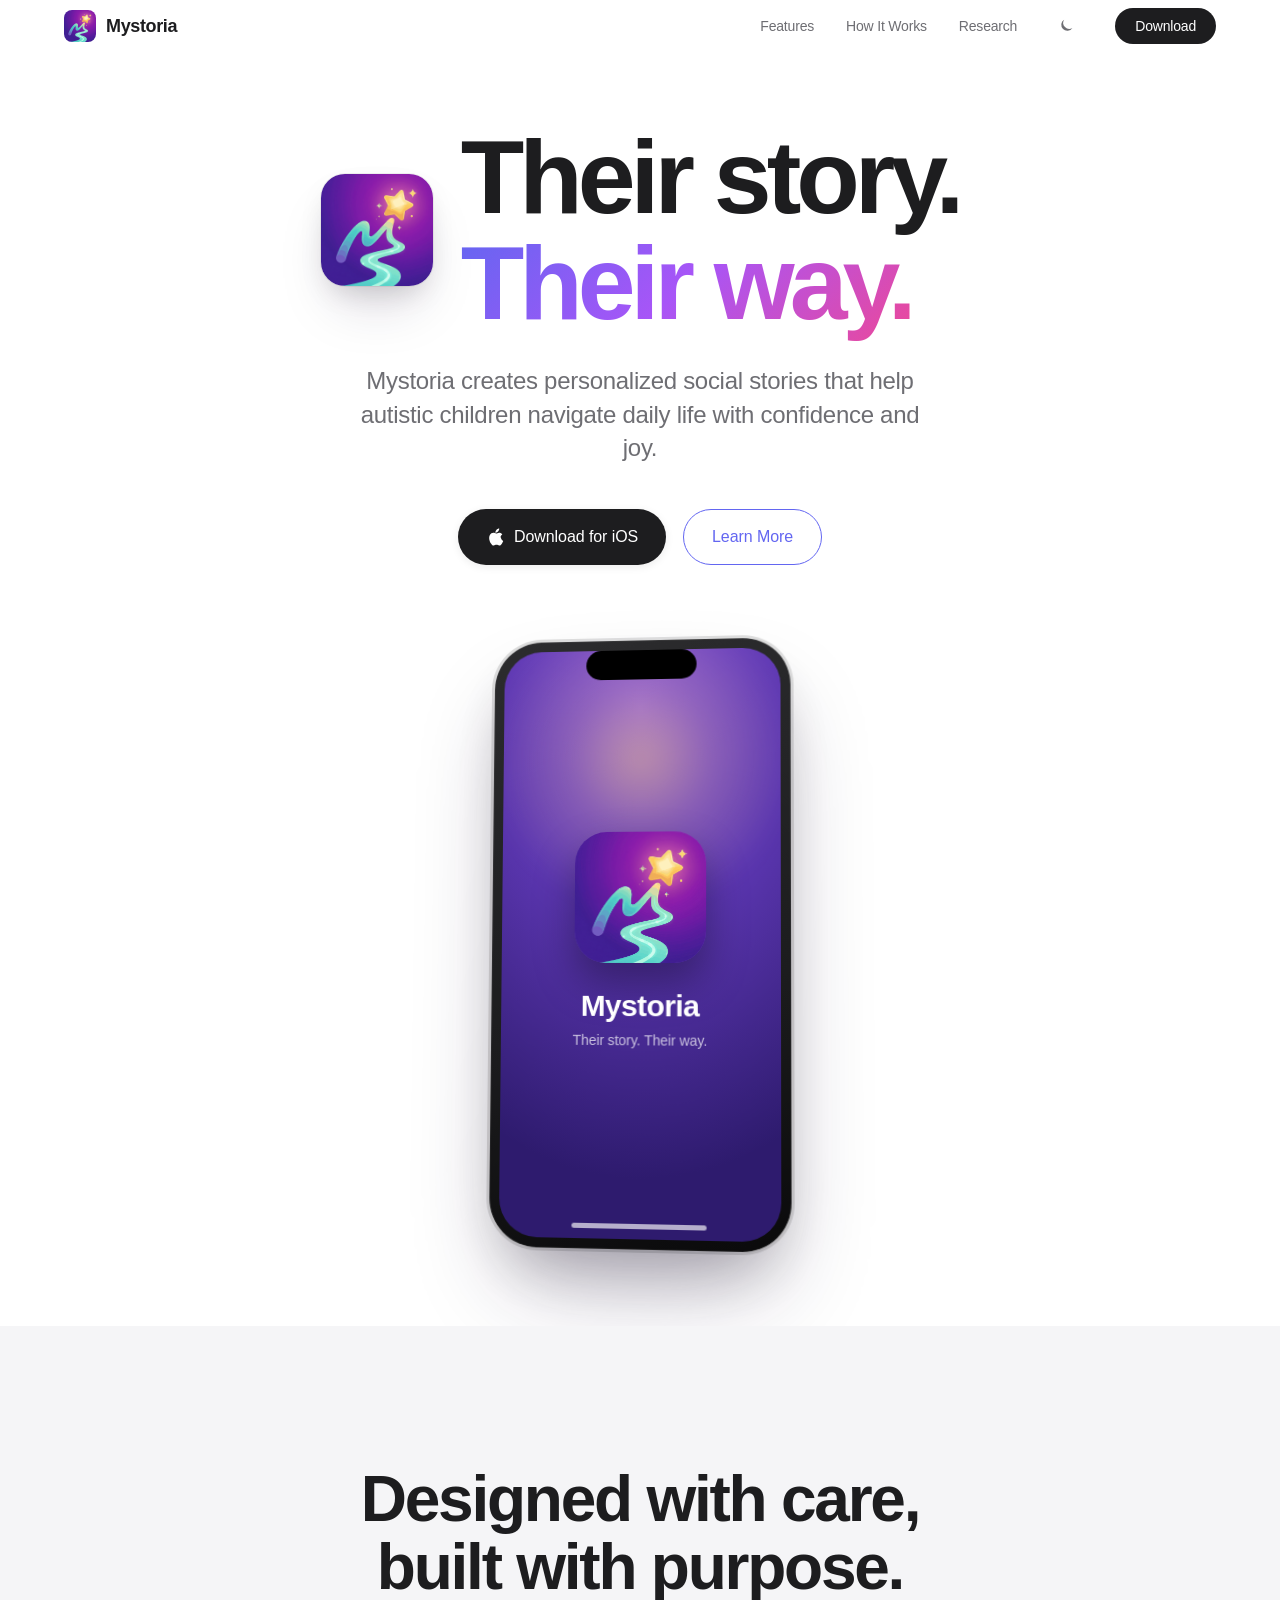
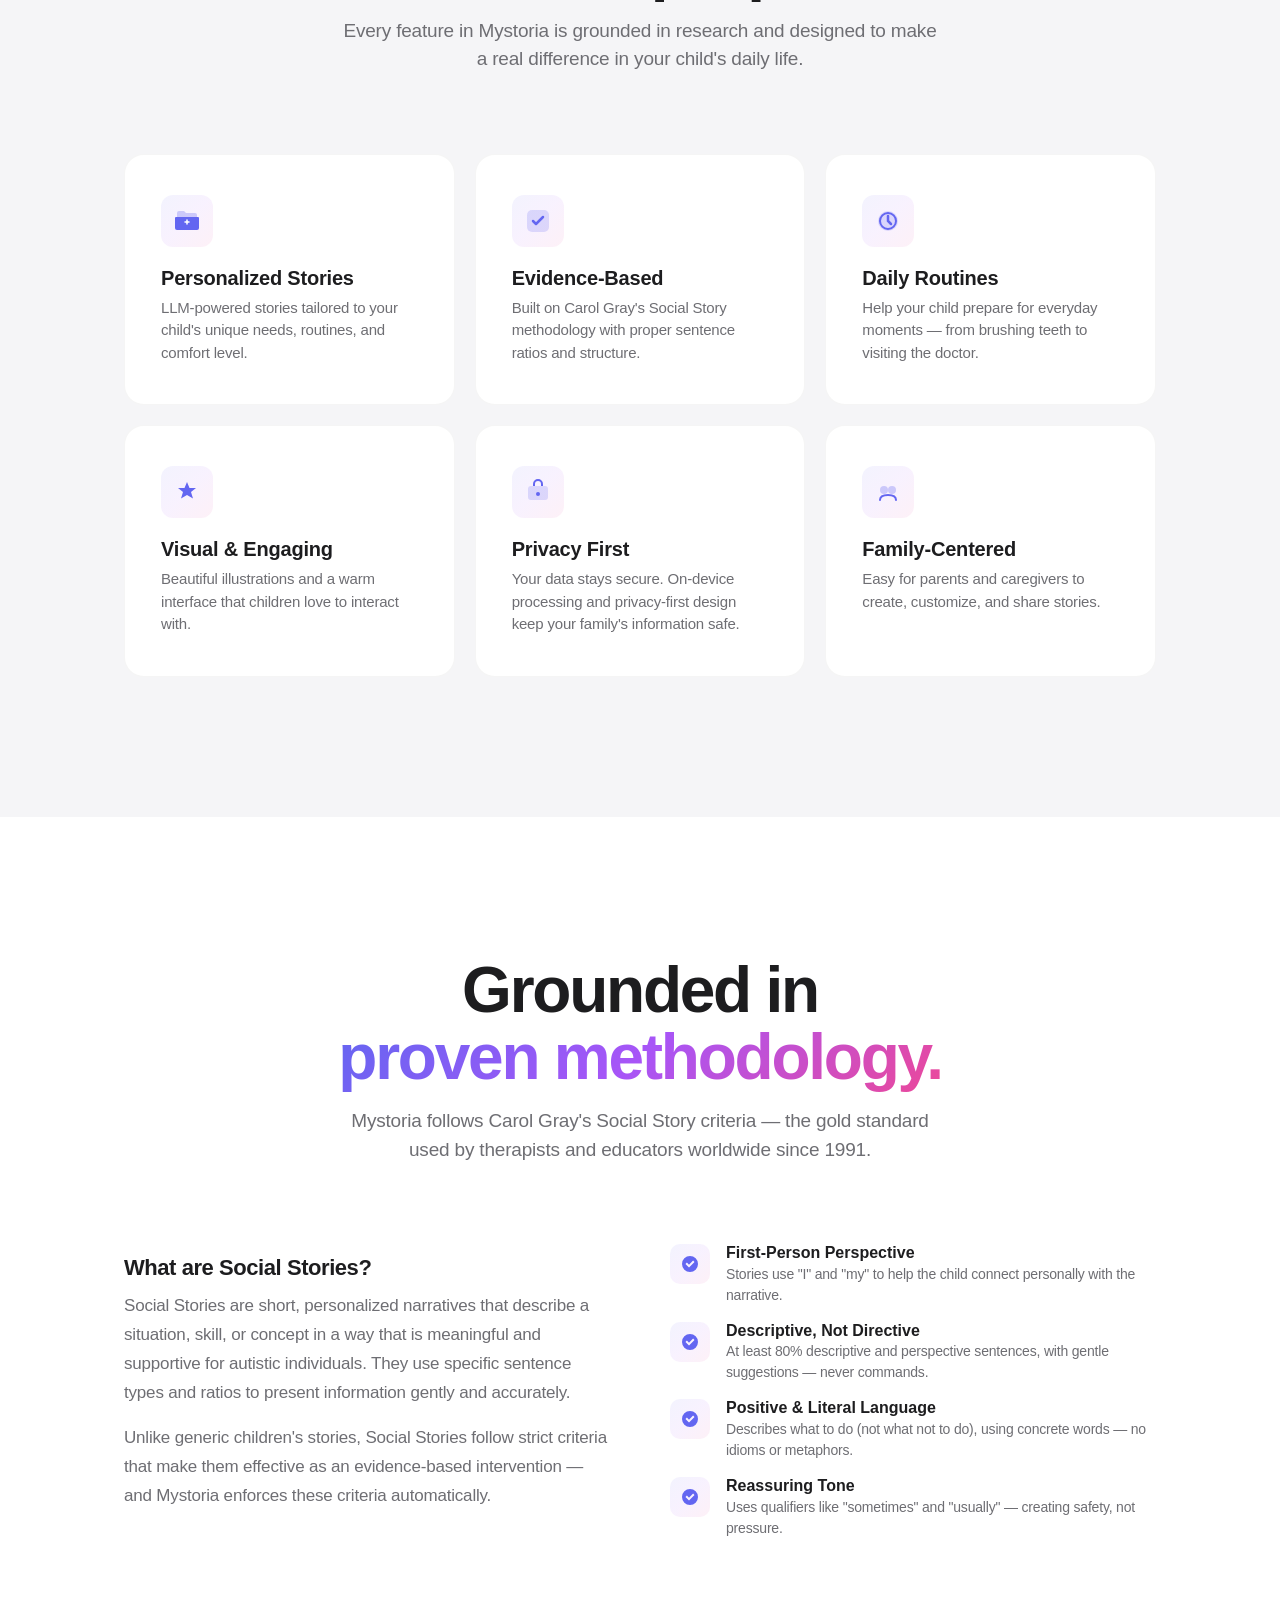
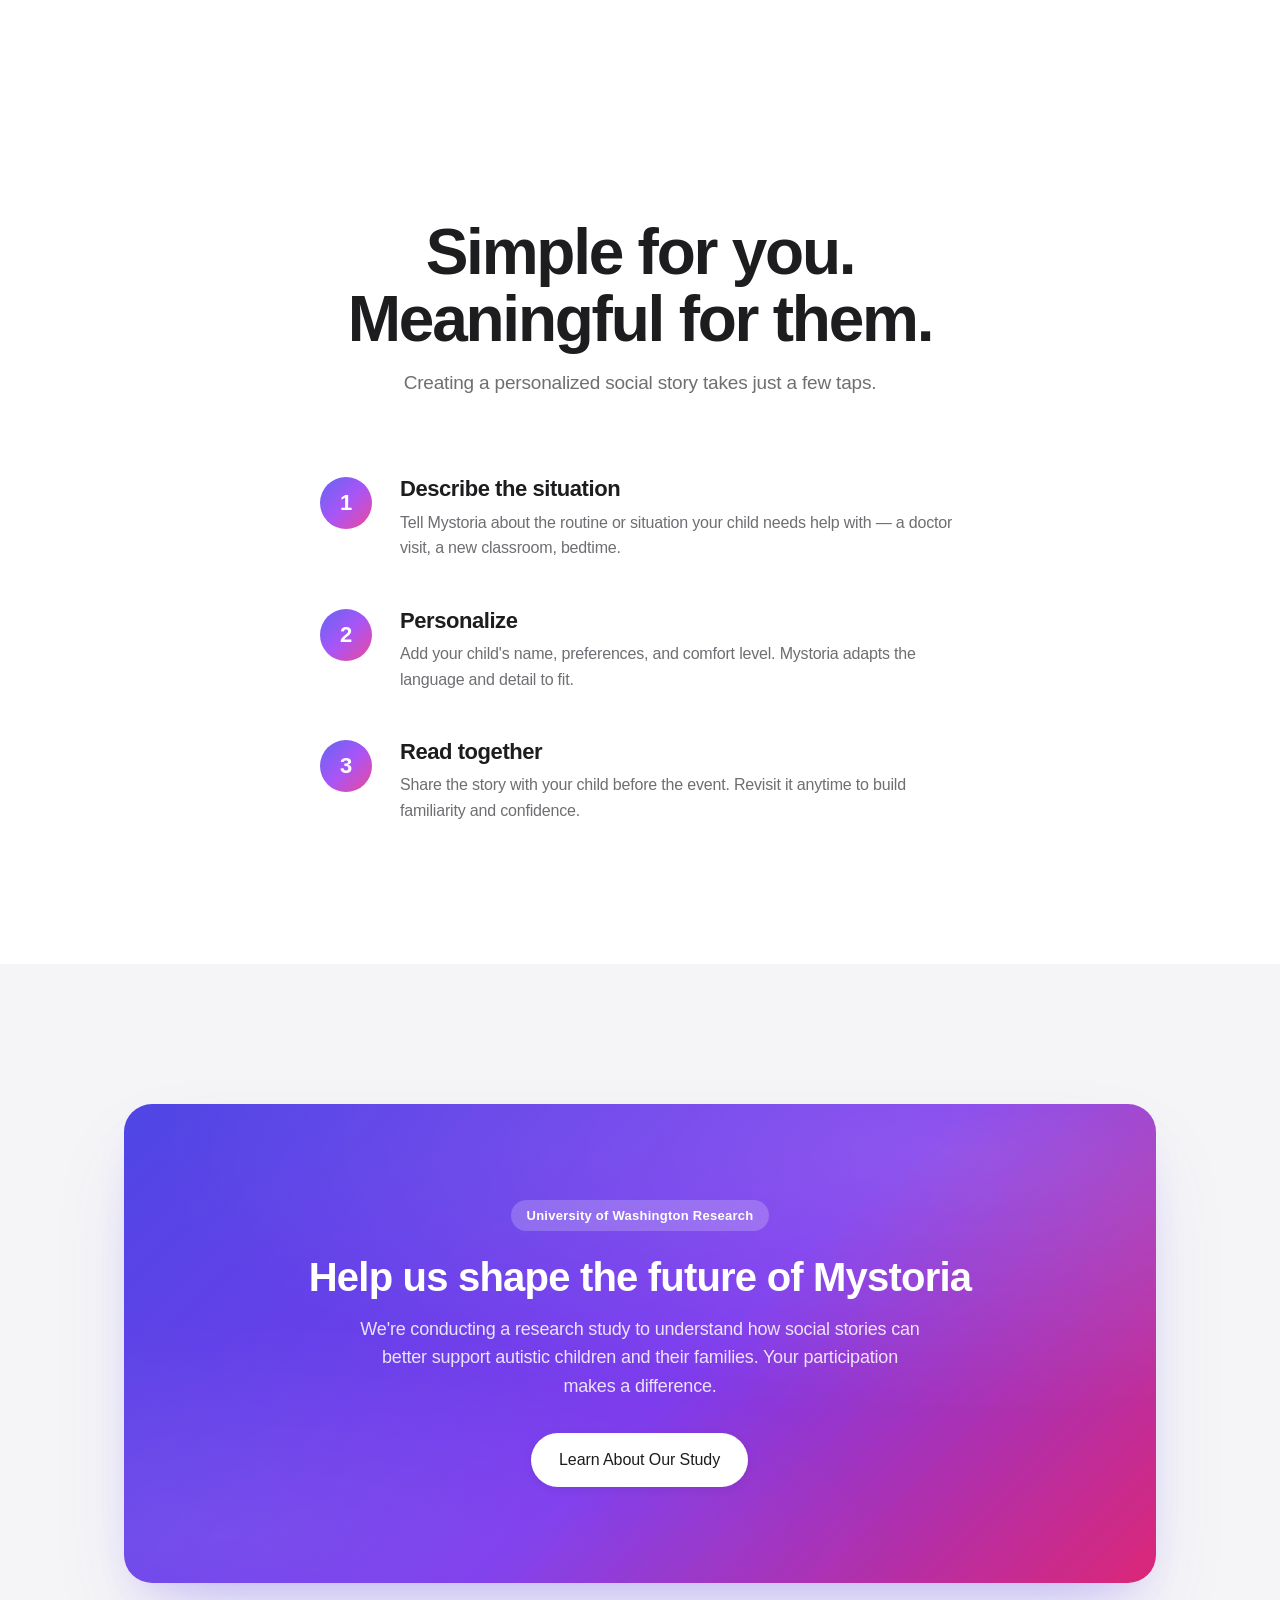
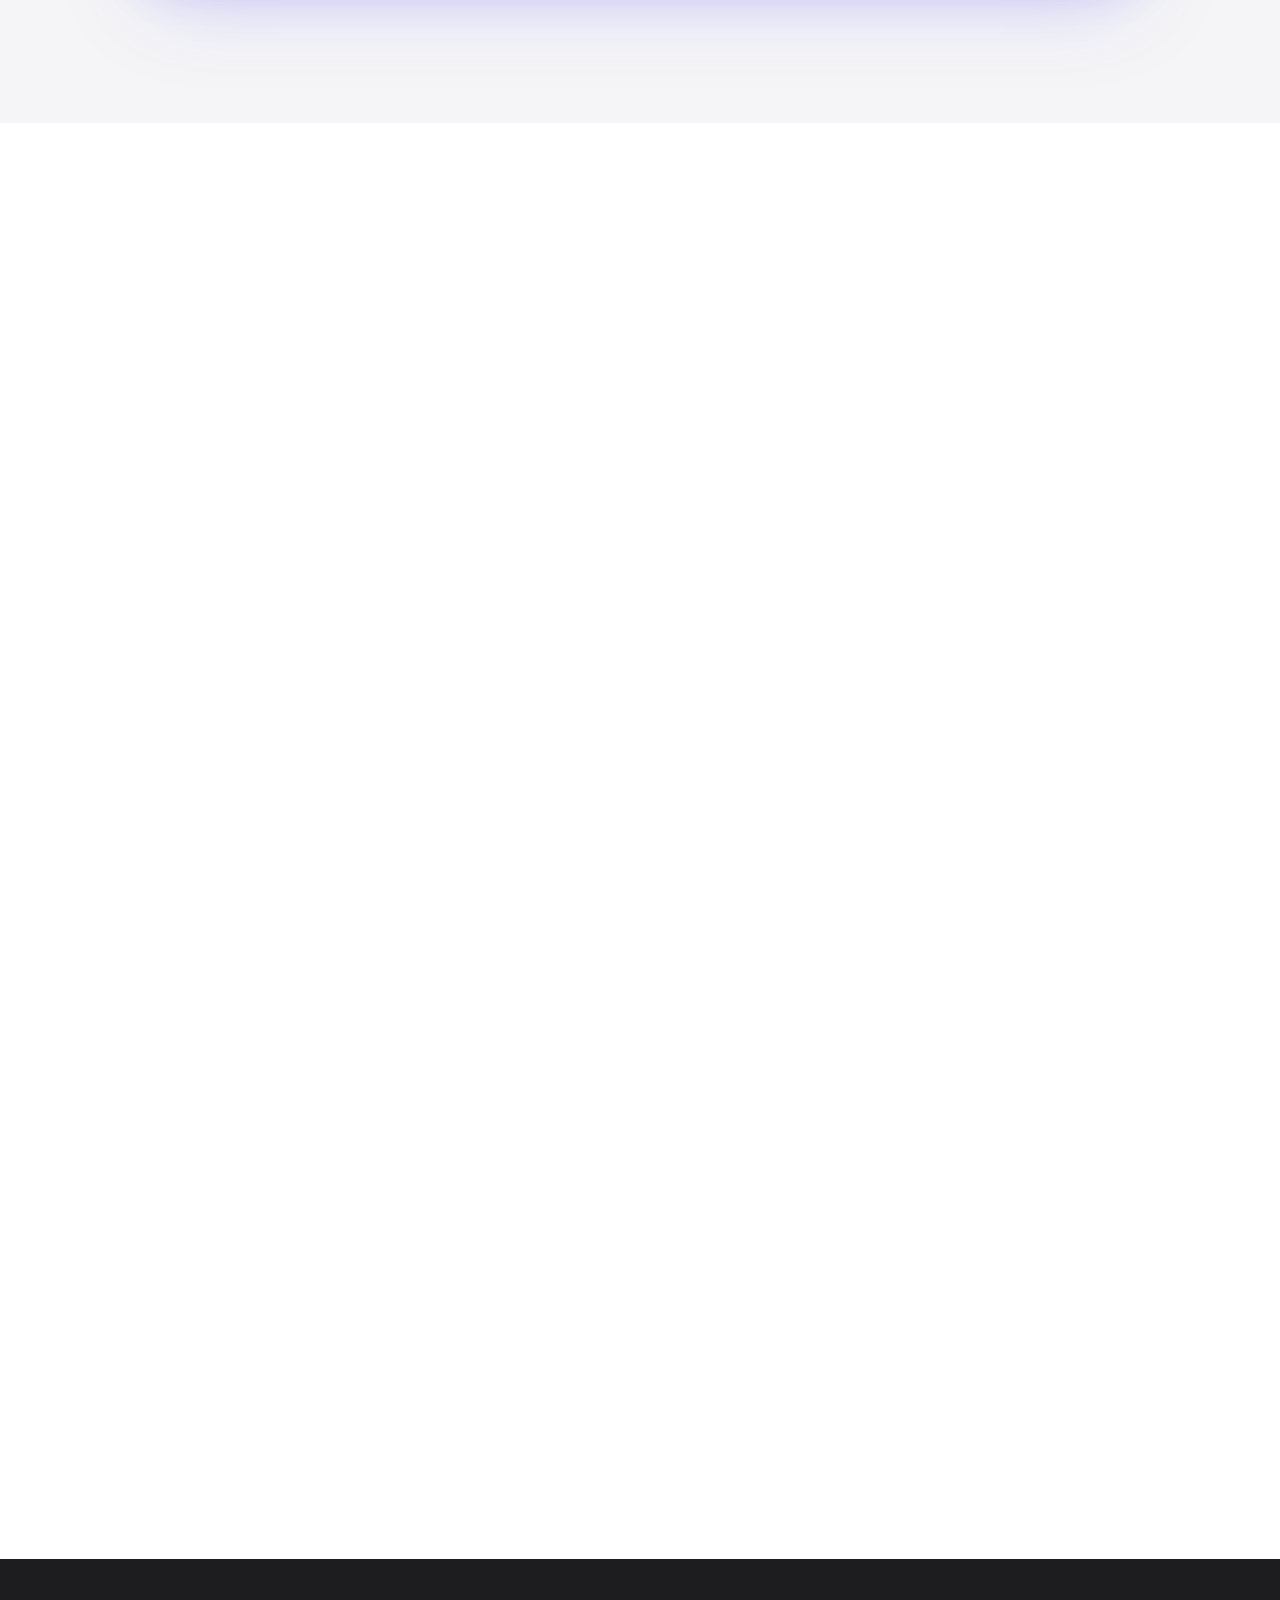
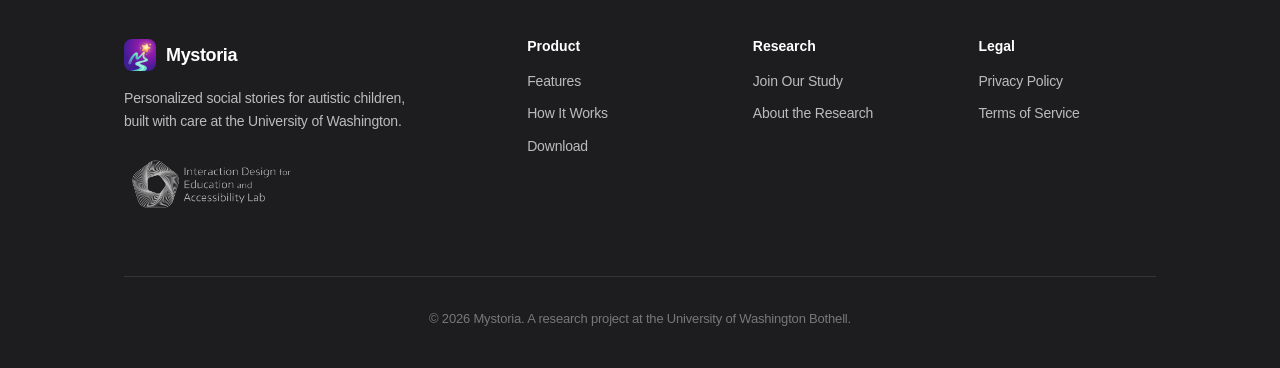
==== index.html @ 75343748 "Add dark mode with system-preference default + manual toggle - FOUC-prevention inline script in <hea" ====
<!DOCTYPE html>
<html lang="en">
<head>
    <meta charset="UTF-8">
    <meta name="viewport" content="width=device-width, initial-scale=1.0">
    <script>(function(){try{var t=localStorage.getItem('theme');if(!t)t=window.matchMedia('(prefers-color-scheme: dark)').matches?'dark':'light';document.documentElement.dataset.theme=t;}catch(e){}})();</script>
    <meta name="theme-color" content="#ffffff" media="(prefers-color-scheme: light)">
    <meta name="theme-color" content="#000000" media="(prefers-color-scheme: dark)">
    <title>Mystoria — Personalized Social Stories for Your Child</title>
    <meta name="description" content="Mystoria creates personalized social stories that help autistic children navigate daily routines with confidence and joy.">
    <link rel="canonical" href="https://my-storia.com/">

    <!-- Open Graph -->
    <meta property="og:title" content="Mystoria — Personalized Social Stories">
    <meta property="og:description" content="LLM-powered social stories built on Carol Gray's methodology, designed for autistic children and their families.">
    <meta property="og:type" content="website">
    <meta property="og:url" content="https://my-storia.com">
    <meta property="og:image" content="https://my-storia.com/images/og-image.png">

    <!-- Twitter -->
    <meta name="twitter:card" content="summary_large_image">
    <meta name="twitter:title" content="Mystoria — Personalized Social Stories">
    <meta name="twitter:description" content="LLM-powered social stories built on Carol Gray's methodology, designed for autistic children and their families.">

    <!-- Favicon -->
    <link rel="icon" type="image/png" href="images/favicon.png">
    <link rel="apple-touch-icon" href="images/apple-touch-icon.png">

    <!-- Fonts: SF Pro via system stack (Apple's own approach) -->

    <link rel="stylesheet" href="css/style.css">

    <!-- Structured data -->
    <script type="application/ld+json">
    {
      "@context": "https://schema.org",
      "@graph": [
        {
          "@type": "Organization",
          "@id": "https://my-storia.com/#organization",
          "name": "Mystoria",
          "url": "https://my-storia.com",
          "logo": "https://my-storia.com/images/app-icon.png",
          "description": "Mystoria creates personalized social stories that help autistic children navigate daily routines with confidence and joy."
        },
        {
          "@type": "WebSite",
          "@id": "https://my-storia.com/#website",
          "url": "https://my-storia.com",
          "name": "Mystoria",
          "publisher": { "@id": "https://my-storia.com/#organization" },
          "inLanguage": "en"
        },
        {
          "@type": "MobileApplication",
          "name": "Mystoria",
          "applicationCategory": "EducationalApplication",
          "operatingSystem": "iOS",
          "description": "LLM-powered personalized social stories built on Carol Gray's methodology, designed for autistic children and their families.",
          "image": "https://my-storia.com/images/app-icon.png",
          "publisher": { "@id": "https://my-storia.com/#organization" },
          "offers": {
            "@type": "Offer",
            "price": "0",
            "priceCurrency": "USD"
          }
        }
      ]
    }
    </script>
</head>
<body>
    <!-- Navigation -->
    <nav class="nav" id="nav">
        <div class="nav-container">
            <a href="/" class="nav-logo">
                <img src="images/app-icon.png" alt="Mystoria" class="nav-logo-img">
                Mystoria
            </a>
            <button class="nav-toggle" id="nav-toggle" aria-label="Toggle menu">
                <span></span>
                <span></span>
                <span></span>
            </button>
            <div class="nav-links" id="nav-links">
                <a href="#features">Features</a>
                <a href="#how-it-works">How It Works</a>
                <a href="research.html">Research</a>
                <button class="theme-toggle" id="theme-toggle" aria-label="Toggle color theme" type="button">
                    <svg class="theme-icon theme-icon--moon" viewBox="0 0 24 24" fill="none" aria-hidden="true"><path d="M20.5 14.5A8 8 0 0 1 9.5 3.5a8 8 0 1 0 11 11z" fill="currentColor"/></svg>
                    <svg class="theme-icon theme-icon--sun" viewBox="0 0 24 24" fill="none" aria-hidden="true"><circle cx="12" cy="12" r="4" fill="currentColor"/><g stroke="currentColor" stroke-width="2" stroke-linecap="round"><line x1="12" y1="3" x2="12" y2="5"/><line x1="12" y1="19" x2="12" y2="21"/><line x1="3" y1="12" x2="5" y2="12"/><line x1="19" y1="12" x2="21" y2="12"/><line x1="5.6" y1="5.6" x2="6.8" y2="6.8"/><line x1="17.2" y1="17.2" x2="18.4" y2="18.4"/><line x1="5.6" y1="18.4" x2="6.8" y2="17.2"/><line x1="17.2" y1="6.8" x2="18.4" y2="5.6"/></g></svg>
                </button>
                <a href="#download" class="nav-cta">Download</a>
            </div>
        </div>
    </nav>

    <!-- Hero -->
    <section class="hero">
        <div class="hero-content">
            <div class="hero-headline">
                <img src="images/app-icon.png" alt="Mystoria app icon" class="hero-app-icon">
                <h1 class="hero-title">
                    Their story.<br>
                    <span class="gradient-text">Their way.</span>
                </h1>
            </div>
            <p class="hero-subtitle">
                Mystoria creates personalized social stories that help autistic children
                navigate daily life with confidence and joy.
            </p>
            <div class="hero-actions">
                <a href="#download" class="btn btn-primary">
                    <svg width="20" height="20" viewBox="0 0 20 20" fill="none">
                        <path d="M14.5 10.6c0-2.1 1.7-3.1 1.8-3.2-1-1.4-2.5-1.6-3-1.7-1.3-.1-2.5.8-3.1.8-.7 0-1.7-.7-2.8-.7-1.4 0-2.7.8-3.5 2.1-1.5 2.6-.4 6.4 1.1 8.5.7 1 1.6 2.2 2.7 2.1 1.1 0 1.5-.7 2.8-.7 1.3 0 1.6.7 2.8.7 1.2 0 2-1 2.7-2.1.8-1.2 1.2-2.4 1.2-2.4 0-.1-2.3-.9-2.3-3.4h-.4zM12.3 4.3c.6-.7 1-1.7.9-2.7-1 0-2.1.6-2.8 1.4-.6.7-1.1 1.7-1 2.7 1.1.1 2.2-.6 2.9-1.4z" fill="currentColor"/>
                    </svg>
                    Download for iOS
                </a>
                <a href="#features" class="btn btn-secondary">Learn More</a>
            </div>
        </div>
        <div class="hero-visual" data-parallax>
            <div class="phone-mockup">
                <div class="phone-frame">
                    <div class="phone-notch" aria-hidden="true"></div>
                    <div class="phone-screen">
                        <div class="phone-splash">
                            <div class="phone-splash-glow" aria-hidden="true"></div>
                            <img src="images/app-icon.png" alt="" class="phone-splash-icon">
                            <h3 class="phone-splash-title">Mystoria</h3>
                            <p class="phone-splash-sub">Their story. Their way.</p>
                            <div class="phone-splash-home" aria-hidden="true"></div>
                        </div>
                    </div>
                </div>
            </div>
        </div>
    </section>

    <!-- Features -->
    <section class="section features" id="features">
        <div class="container">
            <div class="section-header animate-on-scroll">
                <h2 class="section-title">Designed with care,<br>built with purpose.</h2>
                <p class="section-subtitle">Every feature in Mystoria is grounded in research and designed to make a real difference in your child's daily life.</p>
            </div>
            <div class="features-grid">
                <div class="feature-card animate-on-scroll">
                    <div class="feature-icon">
                        <svg width="28" height="28" viewBox="0 0 28 28" fill="none">
                            <path d="M4 6a2 2 0 012-2h5l2 2h9a2 2 0 012 2v4H4V6z" fill="url(#g1)" opacity="0.3"/>
                            <path d="M3 10h22a1 1 0 011 1v10a2 2 0 01-2 2H4a2 2 0 01-2-2V11a1 1 0 011-1z" fill="url(#g1)"/>
                            <path d="M12 15h4M14 13v4" stroke="#fff" stroke-width="1.5" stroke-linecap="round"/>
                            <defs><linearGradient id="g1" x1="2" y1="4" x2="26" y2="23"><stop stop-color="#6366f1"/><stop offset="1" stop-color="#a855f7"/></linearGradient></defs>
                        </svg>
                    </div>
                    <h3>Personalized Stories</h3>
                    <p>LLM-powered stories tailored to your child's unique needs, routines, and comfort level.</p>
                </div>
                <div class="feature-card animate-on-scroll">
                    <div class="feature-icon">
                        <svg width="28" height="28" viewBox="0 0 28 28" fill="none">
                            <rect x="3" y="3" width="22" height="22" rx="5" fill="url(#g2)" opacity="0.2"/>
                            <path d="M9 14l3 3 7-7" stroke="url(#g2)" stroke-width="2.5" stroke-linecap="round" stroke-linejoin="round"/>
                            <defs><linearGradient id="g2" x1="3" y1="3" x2="25" y2="25"><stop stop-color="#6366f1"/><stop offset="1" stop-color="#a855f7"/></linearGradient></defs>
                        </svg>
                    </div>
                    <h3>Evidence-Based</h3>
                    <p>Built on Carol Gray's Social Story methodology with proper sentence ratios and structure.</p>
                </div>
                <div class="feature-card animate-on-scroll">
                    <div class="feature-icon">
                        <svg width="28" height="28" viewBox="0 0 28 28" fill="none">
                            <rect x="4" y="4" width="20" height="20" rx="10" fill="url(#g3)" opacity="0.2"/>
                            <path d="M14 9v5l3 3" stroke="url(#g3)" stroke-width="2.5" stroke-linecap="round"/>
                            <circle cx="14" cy="14" r="8" stroke="url(#g3)" stroke-width="2"/>
                            <defs><linearGradient id="g3" x1="4" y1="4" x2="24" y2="24"><stop stop-color="#6366f1"/><stop offset="1" stop-color="#a855f7"/></linearGradient></defs>
                        </svg>
                    </div>
                    <h3>Daily Routines</h3>
                    <p>Help your child prepare for everyday moments — from brushing teeth to visiting the doctor.</p>
                </div>
                <div class="feature-card animate-on-scroll">
                    <div class="feature-icon">
                        <svg width="28" height="28" viewBox="0 0 28 28" fill="none">
                            <path d="M14 4l2.5 6H23l-5 4 2 6.5L14 17l-6 3.5 2-6.5-5-4h6.5L14 4z" fill="url(#g4)"/>
                            <defs><linearGradient id="g4" x1="4" y1="4" x2="24" y2="24"><stop stop-color="#6366f1"/><stop offset="1" stop-color="#a855f7"/></linearGradient></defs>
                        </svg>
                    </div>
                    <h3>Visual & Engaging</h3>
                    <p>Beautiful illustrations and a warm interface that children love to interact with.</p>
                </div>
                <div class="feature-card animate-on-scroll">
                    <div class="feature-icon">
                        <svg width="28" height="28" viewBox="0 0 28 28" fill="none">
                            <rect x="4" y="8" width="20" height="14" rx="3" fill="url(#g5)" opacity="0.2"/>
                            <path d="M10 8V6a4 4 0 018 0v2" stroke="url(#g5)" stroke-width="2"/>
                            <circle cx="14" cy="16" r="2" fill="url(#g5)"/>
                            <defs><linearGradient id="g5" x1="4" y1="6" x2="24" y2="22"><stop stop-color="#6366f1"/><stop offset="1" stop-color="#a855f7"/></linearGradient></defs>
                        </svg>
                    </div>
                    <h3>Privacy First</h3>
                    <p>Your data stays secure. On-device processing and privacy-first design keep your family's information safe.</p>
                </div>
                <div class="feature-card animate-on-scroll">
                    <div class="feature-icon">
                        <svg width="28" height="28" viewBox="0 0 28 28" fill="none">
                            <circle cx="10" cy="12" r="4" fill="url(#g6)" opacity="0.3"/>
                            <circle cx="18" cy="12" r="4" fill="url(#g6)" opacity="0.3"/>
                            <path d="M6 22c0-3 2.7-5 8-5s8 2 8 5" stroke="url(#g6)" stroke-width="2" stroke-linecap="round"/>
                            <defs><linearGradient id="g6" x1="4" y1="6" x2="24" y2="24"><stop stop-color="#6366f1"/><stop offset="1" stop-color="#a855f7"/></linearGradient></defs>
                        </svg>
                    </div>
                    <h3>Family-Centered</h3>
                    <p>Easy for parents and caregivers to create, customize, and share stories.</p>
                </div>
            </div>
        </div>
    </section>

    <!-- Methodology -->
    <section class="section methodology" id="methodology">
        <div class="container">
            <div class="section-header animate-on-scroll">
                <h2 class="section-title">Grounded in<br><span class="gradient-text">proven methodology.</span></h2>
                <p class="section-subtitle">Mystoria follows Carol Gray's Social Story criteria — the gold standard used by therapists and educators worldwide since 1991.</p>
            </div>
            <div class="methodology-content">
                <div class="methodology-text animate-on-scroll">
                    <h3>What are Social Stories?</h3>
                    <p>Social Stories are short, personalized narratives that describe a situation, skill, or concept in a way that is meaningful and supportive for autistic individuals. They use specific sentence types and ratios to present information gently and accurately.</p>
                    <p>Unlike generic children's stories, Social Stories follow strict criteria that make them effective as an evidence-based intervention — and Mystoria enforces these criteria automatically.</p>
                </div>
                <ul class="methodology-principles animate-on-scroll">
                    <li>
                        <div class="principle-icon">
                            <svg width="20" height="20" viewBox="0 0 20 20" fill="none"><path d="M10 2a8 8 0 100 16 8 8 0 000-16zm-1 11.5L5.5 10l1.4-1.4L9 10.7l4.1-4.1 1.4 1.4L9 13.5z" fill="url(#pg1)"/><defs><linearGradient id="pg1" x1="2" y1="2" x2="18" y2="18"><stop stop-color="#6366f1"/><stop offset="1" stop-color="#a855f7"/></linearGradient></defs></svg>
                        </div>
                        <div class="principle-text">
                            <h4>First-Person Perspective</h4>
                            <p>Stories use "I" and "my" to help the child connect personally with the narrative.</p>
                        </div>
                    </li>
                    <li>
                        <div class="principle-icon">
                            <svg width="20" height="20" viewBox="0 0 20 20" fill="none"><path d="M10 2a8 8 0 100 16 8 8 0 000-16zm-1 11.5L5.5 10l1.4-1.4L9 10.7l4.1-4.1 1.4 1.4L9 13.5z" fill="url(#pg2)"/><defs><linearGradient id="pg2" x1="2" y1="2" x2="18" y2="18"><stop stop-color="#6366f1"/><stop offset="1" stop-color="#a855f7"/></linearGradient></defs></svg>
                        </div>
                        <div class="principle-text">
                            <h4>Descriptive, Not Directive</h4>
                            <p>At least 80% descriptive and perspective sentences, with gentle suggestions — never commands.</p>
                        </div>
                    </li>
                    <li>
                        <div class="principle-icon">
                            <svg width="20" height="20" viewBox="0 0 20 20" fill="none"><path d="M10 2a8 8 0 100 16 8 8 0 000-16zm-1 11.5L5.5 10l1.4-1.4L9 10.7l4.1-4.1 1.4 1.4L9 13.5z" fill="url(#pg3)"/><defs><linearGradient id="pg3" x1="2" y1="2" x2="18" y2="18"><stop stop-color="#6366f1"/><stop offset="1" stop-color="#a855f7"/></linearGradient></defs></svg>
                        </div>
                        <div class="principle-text">
                            <h4>Positive & Literal Language</h4>
                            <p>Describes what to do (not what not to do), using concrete words — no idioms or metaphors.</p>
                        </div>
                    </li>
                    <li>
                        <div class="principle-icon">
                            <svg width="20" height="20" viewBox="0 0 20 20" fill="none"><path d="M10 2a8 8 0 100 16 8 8 0 000-16zm-1 11.5L5.5 10l1.4-1.4L9 10.7l4.1-4.1 1.4 1.4L9 13.5z" fill="url(#pg4)"/><defs><linearGradient id="pg4" x1="2" y1="2" x2="18" y2="18"><stop stop-color="#6366f1"/><stop offset="1" stop-color="#a855f7"/></linearGradient></defs></svg>
                        </div>
                        <div class="principle-text">
                            <h4>Reassuring Tone</h4>
                            <p>Uses qualifiers like "sometimes" and "usually" — creating safety, not pressure.</p>
                        </div>
                    </li>
                </ul>
            </div>
        </div>
    </section>

    <!-- How It Works -->
    <section class="section how-it-works" id="how-it-works">
        <div class="container">
            <div class="section-header animate-on-scroll">
                <h2 class="section-title">Simple for you.<br>Meaningful for them.</h2>
                <p class="section-subtitle">Creating a personalized social story takes just a few taps.</p>
            </div>
            <div class="steps">
                <div class="step animate-on-scroll">
                    <div class="step-number">1</div>
                    <div class="step-content">
                        <h3>Describe the situation</h3>
                        <p>Tell Mystoria about the routine or situation your child needs help with — a doctor visit, a new classroom, bedtime.</p>
                    </div>
                </div>
                <div class="step animate-on-scroll">
                    <div class="step-number">2</div>
                    <div class="step-content">
                        <h3>Personalize</h3>
                        <p>Add your child's name, preferences, and comfort level. Mystoria adapts the language and detail to fit.</p>
                    </div>
                </div>
                <div class="step animate-on-scroll">
                    <div class="step-number">3</div>
                    <div class="step-content">
                        <h3>Read together</h3>
                        <p>Share the story with your child before the event. Revisit it anytime to build familiarity and confidence.</p>
                    </div>
                </div>
            </div>
        </div>
    </section>

    <!-- Research CTA -->
    <section class="section research-cta">
        <div class="container">
            <div class="research-card animate-on-scroll">
                <div class="research-card-content">
                    <span class="research-badge">University of Washington Research</span>
                    <h2>Help us shape the future of Mystoria</h2>
                    <p>We're conducting a research study to understand how social stories can better support autistic children and their families. Your participation makes a difference.</p>
                    <a href="research.html" class="btn btn-primary btn-light">Learn About Our Study</a>
                </div>
            </div>
        </div>
    </section>

    <!-- FAQ -->
    <section class="section faq" id="faq">
        <div class="container">
            <div class="section-header animate-on-scroll">
                <h2 class="section-title">Questions & answers.</h2>
            </div>
            <div class="faq-list animate-on-scroll">
                <div class="faq-item">
                    <button class="faq-question">
                        What is a Social Story?
                        <span class="faq-icon"></span>
                    </button>
                    <div class="faq-answer">
                        <p>A Social Story is a short, personalized narrative developed by Carol Gray that describes a situation, skill, or concept using specific sentence types and ratios. They are an evidence-based tool used by therapists, educators, and families to help autistic individuals understand and prepare for everyday situations.</p>
                    </div>
                </div>
                <div class="faq-item">
                    <button class="faq-question">
                        Who is Mystoria designed for?
                        <span class="faq-icon"></span>
                    </button>
                    <div class="faq-answer">
                        <p>Mystoria is designed for both adults and children. Parents, caregivers, educators, and autistic individuals of all ages can use the app to create, customize, and read personalized social stories.</p>
                    </div>
                </div>
                <div class="faq-item">
                    <button class="faq-question">
                        Is my child's data safe?
                        <span class="faq-icon"></span>
                    </button>
                    <div class="faq-answer">
                        <p>Yes. Story data is stored locally on your device by default. Cloud sync is optional and uses encrypted storage. We do not sell your data or use advertising trackers. You can delete all data at any time.</p>
                    </div>
                </div>
                <div class="faq-item">
                    <button class="faq-question">
                        How does the LLM story generation work?
                        <span class="faq-icon"></span>
                    </button>
                    <div class="faq-answer">
                        <p>When you describe a situation, Mystoria uses a large language model to generate a Social Story that follows Carol Gray's methodology — proper sentence ratios, first-person perspective, positive framing, and age-appropriate language. You can also create stories manually without using the LLM feature.</p>
                    </div>
                </div>
                <div class="faq-item">
                    <button class="faq-question">
                        Does Mystoria work offline?
                        <span class="faq-icon"></span>
                    </button>
                    <div class="faq-answer">
                        <p>Yes. Stories you've created are always available offline. Mystoria also supports on-device story generation, meaning you can create new stories without an internet connection.</p>
                    </div>
                </div>
                <div class="faq-item">
                    <button class="faq-question">
                        Is Mystoria free?
                        <span class="faq-icon"></span>
                    </button>
                    <div class="faq-answer">
                        <p>Mystoria is free to download and use, and will always be free.</p>
                    </div>
                </div>
            </div>
        </div>
    </section>

    <!-- Download -->
    <section class="section download" id="download">
        <div class="container">
            <div class="section-header animate-on-scroll">
                <h2 class="section-title">Ready to get started?</h2>
                <p class="section-subtitle">Download Mystoria for free on the App Store.</p>
                <div class="download-actions">
                    <a href="#" class="app-store-badge" aria-label="Download on the App Store">
                        <svg width="180" height="60" viewBox="0 0 180 60" fill="none">
                            <rect width="180" height="60" rx="10" fill="#000"/>
                            <text x="67" y="22" fill="#fff" font-size="10" font-family="Inter, sans-serif">Download on the</text>
                            <text x="67" y="42" fill="#fff" font-size="20" font-weight="600" font-family="Inter, sans-serif">App Store</text>
                            <path d="M38.5 30.3c0-3.2 2.6-4.7 2.7-4.8-1.5-2.2-3.8-2.5-4.6-2.5-2-.2-3.8 1.2-4.8 1.2-1 0-2.5-1.1-4.2-1.1-2.1 0-4.1 1.3-5.2 3.2-2.2 3.9-.6 9.7 1.6 12.9 1.1 1.6 2.4 3.3 4.1 3.2 1.6-.1 2.2-1.1 4.2-1.1 2 0 2.5 1.1 4.2 1 1.8 0 2.9-1.6 4-3.2 1.3-1.8 1.8-3.6 1.8-3.7-.1 0-3.4-1.3-3.4-5.1h-.4zM35.1 20.5c.9-1.1 1.5-2.6 1.3-4.1-1.3.1-2.9 1-3.8 2.1-.8 1-1.6 2.6-1.4 4.1 1.5.1 3-.8 3.9-2.1z" fill="#fff"/>
                        </svg>
                    </a>
                </div>
            </div>
        </div>
    </section>

    <!-- Footer -->
    <footer class="footer">
        <div class="container">
            <div class="footer-grid">
                <div class="footer-brand">
                    <a href="/" class="nav-logo">
                        <img src="images/app-icon.png" alt="Mystoria" class="nav-logo-img">
                        Mystoria
                    </a>
                    <p>Personalized social stories for autistic children, built with care at the University of Washington.</p>
                    <div class="footer-partner">
                        <img src="images/idealab-logo-white.png" alt="IDEA Lab" class="idealab-logo">
                    </div>
                </div>
                <div class="footer-links">
                    <h4>Product</h4>
                    <a href="#features">Features</a>
                    <a href="#how-it-works">How It Works</a>
                    <a href="#download">Download</a>
                </div>
                <div class="footer-links">
                    <h4>Research</h4>
                    <a href="research.html">Join Our Study</a>
                    <a href="research.html#about">About the Research</a>
                </div>
                <div class="footer-links">
                    <h4>Legal</h4>
                    <a href="privacy.html">Privacy Policy</a>
                    <a href="terms.html">Terms of Service</a>
                </div>
            </div>
            <div class="footer-bottom">
                <p>&copy; 2026 Mystoria. A research project at the University of Washington Bothell.</p>
            </div>
        </div>
    </footer>

    <script src="js/main.js"></script>
</body>
</html>
---- css/style.css ----
/* ==========================================================================
   Mystoria — my-storia.com
   Apple-inspired premium design system
   ========================================================================== */

/* --- Reset & Base --- */
*, *::before, *::after {
    margin: 0;
    padding: 0;
    box-sizing: border-box;
}

:root {
    --color-primary: #6366f1;
    --color-secondary: #a855f7;
    --color-accent: #ec4899;
    --gradient: linear-gradient(135deg, #6366f1 0%, #a855f7 50%, #ec4899 100%);
    --gradient-subtle: linear-gradient(135deg, rgba(99,102,241,0.08) 0%, rgba(168,85,247,0.08) 50%, rgba(236,72,153,0.08) 100%);

    --text-primary: #1d1d1f;
    --text-secondary: #6e6e73;
    --text-tertiary: #86868b;
    --bg-primary: #ffffff;
    --bg-secondary: #f5f5f7;
    --bg-elevated: #fbfbfd;
    --border: rgba(0, 0, 0, 0.08);

    --nav-height: 52px;
    --container-max: 1080px;
    --container-wide: 1200px;
    --section-padding: 140px;
    --radius-sm: 12px;
    --radius-md: 20px;
    --radius-lg: 28px;
    --radius-full: 980px;

    --font: -apple-system, BlinkMacSystemFont, 'SF Pro Display', 'SF Pro Text', 'Helvetica Neue', 'Segoe UI', Roboto, sans-serif;
    --transition: 0.3s cubic-bezier(0.25, 0.1, 0.25, 1);
    --transition-slow: 0.6s cubic-bezier(0.25, 0.1, 0.25, 1);
}

html {
    scroll-behavior: smooth;
    -webkit-text-size-adjust: 100%;
}

body {
    font-family: var(--font);
    font-size: 17px;
    line-height: 1.47;
    color: var(--text-primary);
    background: var(--bg-primary);
    -webkit-font-smoothing: antialiased;
    -moz-osx-font-smoothing: grayscale;
    overflow-x: hidden;
    font-feature-settings: "ss01", "cv11";
    letter-spacing: -0.011em;
}

a {
    color: inherit;
    text-decoration: none;
}

img {
    max-width: 100%;
    display: block;
}

.container {
    max-width: var(--container-max);
    margin: 0 auto;
    padding: 0 24px;
}

/* --- Typography --- */
h1, h2, h3, h4 {
    font-weight: 700;
    letter-spacing: -0.02em;
    line-height: 1.1;
}

.section-title {
    font-size: clamp(40px, 5.5vw, 64px);
    font-weight: 700;
    letter-spacing: -0.035em;
    line-height: 1.05;
}

.section-subtitle {
    font-size: 19px;
    color: var(--text-secondary);
    max-width: 600px;
    margin: 16px auto 0;
    line-height: 1.5;
}

.section-header {
    text-align: center;
    margin-bottom: 80px;
}

.gradient-text {
    background: var(--gradient);
    -webkit-background-clip: text;
    -webkit-text-fill-color: transparent;
    background-clip: text;
}

/* --- Navigation --- */
.nav {
    position: fixed;
    top: 0;
    left: 0;
    right: 0;
    height: var(--nav-height);
    z-index: 1000;
    transition: var(--transition);
}

.nav.scrolled {
    background: rgba(255, 255, 255, 0.78);
    backdrop-filter: saturate(180%) blur(24px);
    -webkit-backdrop-filter: saturate(180%) blur(24px);
    border-bottom: 1px solid rgba(0,0,0,0.06);
    box-shadow: 0 1px 0 rgba(0,0,0,0.02);
}

.nav-container {
    max-width: var(--container-wide);
    margin: 0 auto;
    padding: 0 24px;
    display: flex;
    align-items: center;
    justify-content: space-between;
    height: 100%;
}

.nav-logo {
    display: flex;
    align-items: center;
    gap: 10px;
    font-size: 18px;
    font-weight: 700;
    letter-spacing: -0.02em;
    color: var(--text-primary);
    z-index: 1001;
}

.nav-logo-icon {
    width: 32px;
    height: 32px;
    background: var(--gradient);
    border-radius: 8px;
    display: flex;
    align-items: center;
    justify-content: center;
    color: white;
    font-weight: 800;
    font-size: 16px;
}

.nav-logo-img {
    width: 32px;
    height: 32px;
    border-radius: 8px;
}

.nav-links {
    display: flex;
    align-items: center;
    gap: 32px;
}

.nav-links a {
    font-size: 14px;
    font-weight: 500;
    color: var(--text-secondary);
    transition: var(--transition);
}

.nav-links a:hover {
    color: var(--text-primary);
}

.nav-cta {
    background: var(--text-primary);
    color: white !important;
    padding: 8px 20px;
    border-radius: var(--radius-full);
    font-size: 14px !important;
    transition: var(--transition);
}

.nav-cta:hover {
    opacity: 0.85;
}

.nav-toggle {
    display: none;
    flex-direction: column;
    gap: 5px;
    background: none;
    border: none;
    cursor: pointer;
    padding: 4px;
    z-index: 1001;
}

.nav-toggle span {
    width: 20px;
    height: 2px;
    background: var(--text-primary);
    border-radius: 2px;
    transition: var(--transition);
}

/* --- Buttons --- */
.btn {
    display: inline-flex;
    align-items: center;
    gap: 8px;
    padding: 15px 28px;
    border-radius: var(--radius-full);
    font-size: 16px;
    font-weight: 500;
    letter-spacing: -0.005em;
    transition: transform 0.3s cubic-bezier(0.2, 0.8, 0.2, 1),
                background 0.3s cubic-bezier(0.2, 0.8, 0.2, 1),
                box-shadow 0.3s cubic-bezier(0.2, 0.8, 0.2, 1);
    cursor: pointer;
    border: none;
    will-change: transform;
}

.btn-primary {
    background: var(--text-primary);
    color: white;
    box-shadow: 0 2px 8px rgba(0, 0, 0, 0.08);
}

.btn-primary:hover {
    transform: translateY(-1px);
    box-shadow: 0 8px 20px rgba(0, 0, 0, 0.18);
    background: #000;
}

.btn-secondary {
    background: transparent;
    color: var(--color-primary);
    border: 1.5px solid var(--color-primary);
}

.btn-secondary:hover {
    background: rgba(99, 102, 241, 0.06);
    transform: scale(1.02);
}

.btn-light {
    background: white;
    color: var(--text-primary);
}

.btn-light:hover {
    transform: scale(1.02);
    box-shadow: 0 4px 20px rgba(0, 0, 0, 0.15);
}

/* --- Hero --- */
.hero {
    min-height: 100vh;
    display: flex;
    flex-direction: column;
    align-items: center;
    justify-content: center;
    text-align: center;
    padding: calc(var(--nav-height) + 72px) 24px 80px;
    position: relative;
    overflow: hidden;
    background: var(--bg-primary);
}

.hero-content {
    max-width: 820px;
    margin-bottom: 72px;
    position: relative;
    z-index: 1;
}

.hero-headline {
    display: flex;
    align-items: center;
    justify-content: center;
    gap: 28px;
    margin-bottom: 28px;
}

.hero-app-icon {
    width: clamp(72px, 9vw, 112px);
    height: clamp(72px, 9vw, 112px);
    border-radius: 24px;
    box-shadow:
        0 0 0 1px rgba(0, 0, 0, 0.06),
        0 12px 30px -10px rgba(0, 0, 0, 0.18),
        0 30px 60px -20px rgba(30, 15, 60, 0.22);
    flex-shrink: 0;
}

.hero-title {
    font-size: clamp(56px, 10vw, 104px);
    font-weight: 700;
    letter-spacing: -0.048em;
    line-height: 1.02;
    margin-bottom: 0;
    text-align: left;
}

.hero-subtitle {
    font-size: clamp(19px, 2.5vw, 24px);
    color: var(--text-secondary);
    max-width: 580px;
    margin: 0 auto 44px;
    line-height: 1.4;
    letter-spacing: -0.012em;
    font-weight: 400;
}

.hero-actions {
    display: flex;
    gap: 16px;
    justify-content: center;
    flex-wrap: wrap;
}

/* --- Phone Mockup --- */
.hero-visual {
    position: relative;
    z-index: 1;
    will-change: transform;
    transition: transform 0.1s linear;
}

.phone-mockup {
    perspective: 1200px;
}

.phone-frame {
    position: relative;
    width: 300px;
    height: 610px;
    background: linear-gradient(165deg, #2c2c2e 0%, #1c1c1e 60%, #0a0a0b 100%);
    border-radius: 48px;
    padding: 10px;
    box-shadow:
        0 0 0 1px rgba(255,255,255,0.06) inset,
        0 0 0 3px rgba(0,0,0,0.12),
        0 50px 100px -24px rgba(30, 15, 60, 0.32),
        0 30px 60px -16px rgba(0, 0, 0, 0.22);
    transform: rotateY(-5deg) rotateX(3deg);
    transition: transform 0.8s cubic-bezier(0.2, 0.8, 0.2, 1);
}

.phone-frame:hover {
    transform: rotateY(0deg) rotateX(0deg);
}

.phone-notch {
    position: absolute;
    top: 10px;
    left: 50%;
    transform: translateX(-50%);
    width: 112px;
    height: 30px;
    background: #000;
    border-radius: 20px;
    z-index: 2;
}

.phone-screen {
    width: 100%;
    height: 100%;
    border-radius: 38px;
    overflow: hidden;
    position: relative;
}

.phone-splash {
    position: absolute;
    inset: 0;
    display: flex;
    flex-direction: column;
    align-items: center;
    justify-content: center;
    background:
        radial-gradient(120% 80% at 50% 10%, #8E5CD6 0%, #5B36B0 46%, #2E1B6E 100%);
    color: #fff;
    overflow: hidden;
}

.phone-splash-glow {
    position: absolute;
    top: -10%;
    left: 50%;
    transform: translateX(-50%);
    width: 340px;
    height: 340px;
    background: radial-gradient(circle, rgba(255, 213, 128, 0.45) 0%, rgba(255, 213, 128, 0.16) 30%, transparent 65%);
    filter: blur(10px);
    pointer-events: none;
    animation: splashGlow 6s ease-in-out infinite;
}

.phone-splash-icon {
    width: 132px;
    height: 132px;
    border-radius: 32px;
    box-shadow:
        0 20px 40px rgba(0, 0, 0, 0.35),
        0 0 0 1px rgba(255, 255, 255, 0.06) inset;
    margin-bottom: 26px;
    position: relative;
    z-index: 1;
}

.phone-splash-title {
    font-family: var(--font);
    font-size: 30px;
    font-weight: 600;
    letter-spacing: -0.02em;
    margin: 0 0 8px;
    color: #fff;
    position: relative;
    z-index: 1;
}

.phone-splash-sub {
    font-size: 14px;
    color: rgba(255, 255, 255, 0.72);
    letter-spacing: -0.005em;
    margin: 0;
    position: relative;
    z-index: 1;
}

.phone-splash-home {
    position: absolute;
    left: 50%;
    transform: translateX(-50%);
    bottom: 10px;
    width: 134px;
    height: 5px;
    background: rgba(255, 255, 255, 0.65);
    border-radius: 3px;
}

@keyframes splashGlow {
    0%, 100% { opacity: 0.85; transform: translateX(-50%) scale(1); }
    50%      { opacity: 1;    transform: translateX(-50%) scale(1.06); }
}

/* --- Sections --- */
.section {
    padding: var(--section-padding) 0;
}

.features {
    background: var(--bg-secondary);
}

.features-grid {
    display: grid;
    grid-template-columns: repeat(3, 1fr);
    gap: 20px;
}

.feature-card {
    background: var(--bg-primary);
    border-radius: var(--radius-md);
    padding: 40px 36px;
    transition: transform 0.45s cubic-bezier(0.2, 0.8, 0.2, 1),
                box-shadow 0.45s cubic-bezier(0.2, 0.8, 0.2, 1);
    border: 1px solid rgba(0,0,0,0.04);
}

.feature-card:hover {
    transform: translateY(-3px);
    box-shadow: 0 18px 40px -16px rgba(0, 0, 0, 0.12);
    border-color: rgba(0,0,0,0.06);
}

.feature-card h3 {
    letter-spacing: -0.015em;
}

.feature-icon {
    width: 52px;
    height: 52px;
    background: var(--gradient-subtle);
    border-radius: var(--radius-sm);
    display: flex;
    align-items: center;
    justify-content: center;
    margin-bottom: 20px;
}

.feature-card h3 {
    font-size: 20px;
    font-weight: 700;
    margin-bottom: 8px;
    letter-spacing: -0.01em;
}

.feature-card p {
    font-size: 15px;
    color: var(--text-secondary);
    line-height: 1.5;
}

/* --- How It Works --- */
.how-it-works {
    background: var(--bg-primary);
}

.steps {
    max-width: 640px;
    margin: 0 auto;
    display: flex;
    flex-direction: column;
    gap: 48px;
}

.step {
    display: flex;
    gap: 28px;
    align-items: flex-start;
}

.step-number {
    flex-shrink: 0;
    width: 52px;
    height: 52px;
    background: var(--gradient);
    border-radius: 50%;
    display: flex;
    align-items: center;
    justify-content: center;
    color: white;
    font-size: 22px;
    font-weight: 700;
}

.step-content h3 {
    font-size: 22px;
    font-weight: 700;
    margin-bottom: 8px;
}

.step-content p {
    font-size: 16px;
    color: var(--text-secondary);
    line-height: 1.6;
}

/* --- Research CTA --- */
.research-cta {
    background: var(--bg-secondary);
    padding: var(--section-padding) 0;
}

.research-card {
    background:
        radial-gradient(140% 100% at 80% 10%, rgba(255,255,255,0.14) 0%, transparent 55%),
        radial-gradient(120% 80% at 10% 90%, rgba(255,255,255,0.08) 0%, transparent 55%),
        linear-gradient(135deg, #4F46E5 0%, #7C3AED 55%, #DB2777 100%);
    border-radius: var(--radius-lg);
    padding: 96px 64px;
    text-align: center;
    position: relative;
    overflow: hidden;
    box-shadow:
        0 40px 80px -32px rgba(99, 102, 241, 0.35),
        0 20px 40px -20px rgba(168, 85, 247, 0.25);
}

.research-card-content {
    position: relative;
    z-index: 1;
}

.research-badge {
    display: inline-block;
    padding: 6px 16px;
    background: rgba(255, 255, 255, 0.2);
    border-radius: var(--radius-full);
    color: white;
    font-size: 13px;
    font-weight: 600;
    letter-spacing: 0.02em;
    margin-bottom: 24px;
}

.research-card h2 {
    font-size: clamp(28px, 4vw, 40px);
    color: white;
    margin-bottom: 16px;
    letter-spacing: -0.02em;
}

.research-card p {
    font-size: 18px;
    color: rgba(255, 255, 255, 0.85);
    max-width: 560px;
    margin: 0 auto 32px;
    line-height: 1.6;
}

/* --- Download --- */
.download {
    background: var(--bg-primary);
    padding: var(--section-padding) 0;
}

.download-actions {
    margin-top: 32px;
}

.app-store-badge {
    display: inline-block;
    transition: var(--transition);
}

.app-store-badge:hover {
    transform: scale(1.05);
}

/* --- Footer --- */
.footer {
    background: var(--text-primary);
    color: rgba(255, 255, 255, 0.7);
    padding: 80px 0 40px;
}

.footer-grid {
    display: grid;
    grid-template-columns: 2fr 1fr 1fr 1fr;
    gap: 48px;
    margin-bottom: 60px;
}

.footer-brand {
    max-width: 300px;
}

.footer-brand .nav-logo {
    color: white;
    margin-bottom: 16px;
}

.footer-brand p {
    font-size: 14px;
    line-height: 1.6;
}

.footer-partner {
    margin-top: 20px;
}

.idealab-logo {
    height: 64px;
    width: auto;
    opacity: 0.7;
    transition: var(--transition);
}

.idealab-logo:hover {
    opacity: 1;
}

.footer-links {
    display: flex;
    flex-direction: column;
    gap: 12px;
}

.footer-links h4 {
    color: white;
    font-size: 14px;
    font-weight: 600;
    margin-bottom: 4px;
    letter-spacing: 0;
}

.footer-links a {
    font-size: 14px;
    transition: var(--transition);
}

.footer-links a:hover {
    color: white;
}

.footer-bottom {
    padding-top: 32px;
    border-top: 1px solid rgba(255, 255, 255, 0.1);
    text-align: center;
}

.footer-bottom p {
    font-size: 13px;
    color: rgba(255, 255, 255, 0.4);
}

/* --- Animations --- */
.animate-on-scroll {
    opacity: 0;
    transform: translateY(24px);
    transition: opacity 0.6s cubic-bezier(0.25, 0.1, 0.25, 1),
                transform 0.6s cubic-bezier(0.25, 0.1, 0.25, 1);
}

.animate-on-scroll.visible {
    opacity: 1;
    transform: translateY(0);
}

/* Stagger animation for feature cards */
.features-grid .feature-card:nth-child(2) { transition-delay: 0.1s; }
.features-grid .feature-card:nth-child(3) { transition-delay: 0.2s; }
.features-grid .feature-card:nth-child(4) { transition-delay: 0.3s; }
.features-grid .feature-card:nth-child(5) { transition-delay: 0.4s; }
.features-grid .feature-card:nth-child(6) { transition-delay: 0.5s; }

/* --- Responsive --- */
@media (max-width: 1024px) {
    :root {
        --section-padding: 80px;
    }

    .features-grid {
        grid-template-columns: repeat(2, 1fr);
    }

    .footer-grid {
        grid-template-columns: 1fr 1fr;
        gap: 40px;
    }
}

@media (max-width: 768px) {
    :root {
        --section-padding: 64px;
    }

    body {
        font-size: 16px;
    }

    .nav-toggle {
        display: flex;
    }

    .nav-links {
        position: fixed;
        inset: 0;
        background: rgba(255, 255, 255, 0.98);
        backdrop-filter: blur(20px);
        -webkit-backdrop-filter: blur(20px);
        flex-direction: column;
        justify-content: center;
        gap: 24px;
        opacity: 0;
        pointer-events: none;
        transition: var(--transition);
    }

    .nav-links.active {
        opacity: 1;
        pointer-events: all;
    }

    .nav-links a {
        font-size: 28px;
        font-weight: 600;
        color: var(--text-primary);
    }

    .nav-cta {
        font-size: 20px !important;
        padding: 12px 32px;
    }

    .nav-toggle.active span:nth-child(1) {
        transform: rotate(45deg) translate(5px, 5px);
    }

    .nav-toggle.active span:nth-child(2) {
        opacity: 0;
    }

    .nav-toggle.active span:nth-child(3) {
        transform: rotate(-45deg) translate(5px, -5px);
    }

    .hero {
        min-height: auto;
        padding: calc(var(--nav-height) + 40px) 24px 60px;
    }

    .hero-headline {
        gap: 16px;
        margin-bottom: 20px;
    }

    .hero-app-icon {
        width: 68px;
        height: 68px;
        border-radius: 18px;
    }

    .hero-title {
        font-size: clamp(42px, 11vw, 64px);
        letter-spacing: -0.04em;
    }

    .phone-frame {
        width: 260px;
        height: 528px;
        border-radius: 42px;
    }

    .phone-splash-icon {
        width: 112px;
        height: 112px;
        border-radius: 26px;
    }

    .phone-splash-title { font-size: 26px; }
    .phone-splash-sub { font-size: 13px; }

    .hero-actions {
        flex-direction: column;
        align-items: center;
    }

    .btn {
        width: 100%;
        max-width: 320px;
        justify-content: center;
    }

    .phone-frame {
        width: 220px;
        height: 440px;
        border-radius: 32px;
    }

    .phone-screen {
        border-radius: 24px;
    }

    .features-grid {
        grid-template-columns: 1fr;
        gap: 16px;
    }

    .feature-card {
        padding: 28px 24px;
    }

    .section-header {
        margin-bottom: 48px;
    }

    .section-subtitle {
        font-size: 17px;
    }

    .step {
        gap: 20px;
    }

    .step-number {
        width: 44px;
        height: 44px;
        font-size: 18px;
    }

    .research-card {
        padding: 48px 28px;
    }

    .research-card h2 {
        font-size: 28px;
    }

    .research-card p {
        font-size: 16px;
    }

    .footer-grid {
        grid-template-columns: 1fr;
        gap: 32px;
    }

    .footer-brand {
        max-width: none;
    }
}

@media (max-width: 380px) {
    .hero-title {
        font-size: 36px;
    }

    .btn {
        padding: 14px 24px;
        font-size: 16px;
    }
}

/* --- Page-level styles (Privacy, Terms, Research) --- */
.page-hero {
    padding: calc(var(--nav-height) + 120px) 24px 96px;
    text-align: center;
    background: var(--bg-primary);
    border-bottom: 1px solid rgba(0,0,0,0.06);
}

.page-hero h1 {
    font-size: clamp(44px, 6.5vw, 72px);
    margin-bottom: 18px;
    letter-spacing: -0.045em;
    line-height: 1.02;
    font-weight: 700;
}

.page-hero p {
    color: var(--text-tertiary);
    font-size: 15px;
    letter-spacing: 0.02em;
    text-transform: uppercase;
    font-weight: 500;
    max-width: 560px;
    margin: 0 auto;
}

.page-content {
    padding: 80px 24px 140px;
}

.page-content .container {
    max-width: 720px;
}

.page-content h2 {
    font-size: clamp(26px, 2.6vw, 32px);
    margin: 64px 0 20px;
    letter-spacing: -0.028em;
    line-height: 1.2;
    font-weight: 700;
    color: var(--text-primary);
}

.page-content h2:first-child {
    margin-top: 0;
}

.page-content h3 {
    font-size: 20px;
    margin: 36px 0 12px;
    letter-spacing: -0.02em;
    font-weight: 600;
    color: var(--text-primary);
}

.page-content p {
    color: var(--text-secondary);
    margin-bottom: 18px;
    line-height: 1.7;
    font-size: 17px;
    letter-spacing: -0.008em;
}

.page-content ul, .page-content ol {
    color: var(--text-secondary);
    margin-bottom: 18px;
    padding-left: 28px;
    line-height: 1.7;
    font-size: 17px;
    letter-spacing: -0.008em;
}

.page-content li {
    margin-bottom: 10px;
}

.page-content a {
    color: var(--color-primary);
    text-decoration: underline;
    text-decoration-thickness: 1px;
    text-underline-offset: 3px;
    transition: color 0.2s ease;
}

.page-content a:hover {
    color: var(--color-secondary);
    text-decoration-thickness: 2px;
}

.page-content strong {
    color: var(--text-primary);
    font-weight: 600;
}

/* --- Research Page --- */
.research-hero {
    padding: calc(var(--nav-height) + 120px) 24px 120px;
    text-align: center;
    background: var(--bg-primary);
    position: relative;
    overflow: hidden;
}

.research-chip {
    display: inline-flex;
    align-items: center;
    gap: 10px;
    padding: 7px 18px 7px 14px;
    border-radius: 999px;
    background: rgba(99, 102, 241, 0.08);
    border: 1px solid rgba(99, 102, 241, 0.18);
    color: var(--color-primary);
    font-size: 13px;
    font-weight: 500;
    letter-spacing: 0.005em;
    margin-bottom: 32px;
}

.research-chip-dot {
    width: 6px;
    height: 6px;
    border-radius: 50%;
    background: var(--color-primary);
    box-shadow: 0 0 0 3px rgba(99, 102, 241, 0.18);
}

.research-hero h1 {
    font-size: clamp(48px, 8vw, 88px);
    margin: 0 auto 24px;
    letter-spacing: -0.045em;
    line-height: 1.02;
    font-weight: 700;
    max-width: 880px;
}

.research-hero p {
    color: var(--text-secondary);
    font-size: clamp(18px, 2vw, 22px);
    max-width: 640px;
    margin: 0 auto;
    letter-spacing: -0.01em;
    line-height: 1.5;
}

.research-section {
    padding: 104px 24px;
    border-bottom: none;
    background: var(--bg-primary);
}

.research-section--muted {
    background: var(--bg-secondary);
}

.research-section:last-of-type {
    border-bottom: none;
}

.research-section .container {
    max-width: 820px;
}

.research-section h2 {
    font-size: clamp(36px, 4.8vw, 56px);
    margin-bottom: 28px;
    letter-spacing: -0.038em;
    line-height: 1.05;
    font-weight: 700;
}

.research-section strong {
    color: var(--text-primary);
    font-weight: 600;
}

.research-section p,
.research-section li {
    color: var(--text-secondary);
    line-height: 1.65;
    font-size: 17px;
    letter-spacing: -0.008em;
}

.research-section p + p {
    margin-top: 18px;
}

.research-section ul {
    padding-left: 0;
    margin-top: 24px;
    list-style: none;
}

.research-section li {
    position: relative;
    padding: 18px 22px 18px 44px;
    margin-bottom: 10px;
    background: var(--bg-secondary);
    border-radius: var(--radius-sm);
    border: 1px solid rgba(0,0,0,0.04);
}

.research-section--muted li {
    background: var(--bg-primary);
}

.research-section li::before {
    content: "";
    position: absolute;
    left: 22px;
    top: 28px;
    width: 8px;
    height: 8px;
    border-radius: 50%;
    background: var(--color-primary);
}

/* --- Research CTA (dark capstone, blends into footer) --- */
.research-cta-section {
    padding: 128px 24px 96px;
    text-align: center;
    background: var(--text-primary);
    color: #fff;
    position: relative;
    overflow: hidden;
}

.research-cta-section::before {
    content: '';
    position: absolute;
    top: -40%;
    left: 50%;
    transform: translateX(-50%);
    width: 900px;
    height: 900px;
    background: radial-gradient(circle, rgba(99, 102, 241, 0.20) 0%, rgba(168, 85, 247, 0.07) 40%, transparent 70%);
    pointer-events: none;
}

.research-cta-section .container {
    position: relative;
    max-width: 640px;
}

.research-cta-section h2 {
    font-size: clamp(40px, 5.5vw, 60px);
    margin-bottom: 20px;
    letter-spacing: -0.04em;
    line-height: 1.05;
    color: #fff;
    font-weight: 700;
}

.research-cta-section p {
    color: rgba(255, 255, 255, 0.72);
    font-size: 19px;
    margin-bottom: 36px;
    line-height: 1.5;
    letter-spacing: -0.01em;
}

.research-cta-section p[style] {
    color: rgba(255, 255, 255, 0.5) !important;
}

.research-cta-section .btn-primary {
    background: #fff;
    color: var(--text-primary);
    box-shadow: 0 10px 30px rgba(0, 0, 0, 0.3);
}

.research-cta-section .btn-primary:hover {
    background: #fff;
    color: var(--text-primary);
    transform: translateY(-2px);
    box-shadow: 0 16px 40px rgba(99, 102, 241, 0.35);
}

/* Eligibility cards */
.eligibility-grid {
    display: grid;
    grid-template-columns: 1fr 1fr;
    gap: 16px;
    margin-top: 32px;
    counter-reset: elig;
}

.eligibility-item {
    background: var(--bg-primary);
    border-radius: var(--radius-md);
    padding: 32px 28px 28px;
    text-align: left;
    position: relative;
    counter-increment: elig;
    border: 1px solid rgba(0,0,0,0.04);
    transition: transform 0.45s cubic-bezier(0.2, 0.8, 0.2, 1),
                box-shadow 0.45s cubic-bezier(0.2, 0.8, 0.2, 1);
}

.eligibility-item:hover {
    transform: translateY(-3px);
    box-shadow: 0 18px 40px -16px rgba(0, 0, 0, 0.12);
}

.eligibility-item::before {
    content: counter(elig, decimal-leading-zero);
    position: absolute;
    top: 22px;
    right: 28px;
    font-family: var(--font);
    font-size: 13px;
    font-weight: 600;
    color: var(--text-tertiary);
    letter-spacing: 0.06em;
}

.eligibility-item h4 {
    font-size: 19px;
    font-weight: 600;
    margin-bottom: 8px;
    letter-spacing: -0.018em;
    color: var(--text-primary);
}

.eligibility-item p {
    font-size: 15px;
    line-height: 1.55;
    margin: 0;
}

@media (max-width: 768px) {
    .eligibility-grid {
        grid-template-columns: 1fr;
    }
}

/* --- Methodology Section --- */
.methodology {
    background: var(--bg-primary);
}

.methodology-content {
    display: grid;
    grid-template-columns: 1fr 1fr;
    gap: 60px;
    align-items: center;
}

.methodology-text h3 {
    font-size: 22px;
    font-weight: 700;
    margin-bottom: 12px;
}

.methodology-text p {
    color: var(--text-secondary);
    line-height: 1.7;
    margin-bottom: 16px;
}

.methodology-principles {
    list-style: none;
    padding: 0;
    display: flex;
    flex-direction: column;
    gap: 16px;
}

.methodology-principles li {
    display: flex;
    gap: 16px;
    align-items: flex-start;
}

.principle-icon {
    flex-shrink: 0;
    width: 40px;
    height: 40px;
    background: var(--gradient-subtle);
    border-radius: 10px;
    display: flex;
    align-items: center;
    justify-content: center;
}

.principle-text h4 {
    font-size: 16px;
    font-weight: 600;
    margin-bottom: 2px;
    letter-spacing: 0;
}

.principle-text p {
    font-size: 14px;
    color: var(--text-secondary);
    margin: 0;
    line-height: 1.5;
}

@media (max-width: 768px) {
    .methodology-content {
        grid-template-columns: 1fr;
        gap: 40px;
    }
}

/* --- Stats Section --- */
.stats {
    background: var(--bg-secondary);
}

.stats-grid {
    display: grid;
    grid-template-columns: repeat(4, 1fr);
    gap: 24px;
    margin-bottom: 60px;
}

.stat-card {
    text-align: center;
    padding: 32px 16px;
    background: var(--bg-primary);
    border-radius: var(--radius-md);
}

.stat-number {
    font-size: 48px;
    font-weight: 800;
    letter-spacing: -0.03em;
    background: var(--gradient);
    -webkit-background-clip: text;
    -webkit-text-fill-color: transparent;
    background-clip: text;
    line-height: 1.1;
}

.stat-label {
    font-size: 14px;
    color: var(--text-secondary);
    margin-top: 8px;
    line-height: 1.4;
}

.stats-figures {
    display: grid;
    grid-template-columns: 1fr 1fr;
    gap: 24px;
}

.stats-figure {
    background: var(--bg-primary);
    border-radius: var(--radius-md);
    padding: 32px;
    text-align: center;
}

.stats-figure img {
    width: 100%;
    max-width: 480px;
    margin: 0 auto 16px;
    border-radius: var(--radius-sm);
}

.stats-figure figcaption {
    font-size: 14px;
    color: var(--text-tertiary);
    line-height: 1.5;
}

@media (max-width: 768px) {
    .stats-grid {
        grid-template-columns: repeat(2, 1fr);
        gap: 16px;
    }

    .stat-number {
        font-size: 36px;
    }

    .stats-figures {
        grid-template-columns: 1fr;
    }

    .stats-figure {
        padding: 20px;
    }
}

/* --- FAQ Section --- */
.faq {
    background: var(--bg-primary);
}

.faq-list {
    max-width: 720px;
    margin: 0 auto;
    display: flex;
    flex-direction: column;
    gap: 0;
}

.faq-item {
    border-bottom: 1px solid var(--border);
}

.faq-question {
    width: 100%;
    background: none;
    border: none;
    padding: 24px 0;
    display: flex;
    justify-content: space-between;
    align-items: center;
    cursor: pointer;
    font-family: var(--font);
    font-size: 18px;
    font-weight: 600;
    color: var(--text-primary);
    text-align: left;
    letter-spacing: -0.01em;
    transition: var(--transition);
}

.faq-question:hover {
    color: var(--color-primary);
}

.faq-icon {
    flex-shrink: 0;
    width: 24px;
    height: 24px;
    position: relative;
    margin-left: 16px;
}

.faq-icon::before,
.faq-icon::after {
    content: '';
    position: absolute;
    background: var(--text-tertiary);
    border-radius: 2px;
    transition: var(--transition);
}

.faq-icon::before {
    width: 14px;
    height: 2px;
    top: 50%;
    left: 50%;
    transform: translate(-50%, -50%);
}

.faq-icon::after {
    width: 2px;
    height: 14px;
    top: 50%;
    left: 50%;
    transform: translate(-50%, -50%);
}

.faq-item.open .faq-icon::after {
    transform: translate(-50%, -50%) rotate(90deg);
    opacity: 0;
}

.faq-answer {
    max-height: 0;
    overflow: hidden;
    transition: max-height 0.4s cubic-bezier(0.25, 0.1, 0.25, 1),
                padding 0.4s cubic-bezier(0.25, 0.1, 0.25, 1);
}

.faq-item.open .faq-answer {
    max-height: 300px;
}

.faq-answer p {
    padding-bottom: 24px;
    color: var(--text-secondary);
    line-height: 1.7;
    font-size: 16px;
}

/* --- IRB Badge (Research page) --- */
.irb-info {
    background: var(--bg-secondary);
    border-radius: var(--radius-md);
    padding: 36px 40px;
    margin-top: 32px;
    border: 1px solid rgba(0,0,0,0.04);
}

.irb-info-grid {
    display: grid;
    grid-template-columns: 1fr 1fr;
    gap: 16px 32px;
}

.irb-field {
    display: flex;
    flex-direction: column;
    gap: 2px;
}

.irb-field-label {
    font-size: 12px;
    font-weight: 600;
    text-transform: uppercase;
    letter-spacing: 0.06em;
    color: var(--text-tertiary);
}

.irb-field-value {
    font-size: 15px;
    color: var(--text-primary);
    font-weight: 500;
}

@media (max-width: 768px) {
    .irb-info-grid {
        grid-template-columns: 1fr;
    }

    .irb-info {
        padding: 20px 24px;
    }
}

/* --- Research Findings --- */
.findings-grid {
    display: grid;
    grid-template-columns: 1fr 1fr;
    gap: 24px;
    margin-top: 24px;
}

.finding-card {
    background: var(--bg-secondary);
    border-radius: var(--radius-md);
    padding: 28px;
}

.finding-card img {
    width: 100%;
    border-radius: var(--radius-sm);
    margin-bottom: 16px;
}

.finding-card h4 {
    font-size: 16px;
    font-weight: 600;
    margin-bottom: 8px;
    letter-spacing: 0;
}

.finding-card p {
    font-size: 14px;
    margin: 0;
}

@media (max-width: 768px) {
    .findings-grid {
        grid-template-columns: 1fr;
    }
}

/* --- Research Team --- */
.team-grid {
    display: grid;
    grid-template-columns: repeat(4, 1fr);
    gap: 16px;
    margin-top: 32px;
}

.team-member {
    background: var(--bg-primary);
    border-radius: var(--radius-md);
    padding: 32px 20px 28px;
    text-align: center;
    border: 1px solid rgba(0,0,0,0.04);
    position: relative;
    overflow: hidden;
    transition: transform 0.45s cubic-bezier(0.2, 0.8, 0.2, 1),
                box-shadow 0.45s cubic-bezier(0.2, 0.8, 0.2, 1);
}

.team-member::before {
    content: "";
    position: absolute;
    top: 0;
    left: 0;
    right: 0;
    height: 3px;
    background: var(--gradient);
    opacity: 0.7;
}

.team-member:hover {
    transform: translateY(-3px);
    box-shadow: 0 18px 40px -16px rgba(0, 0, 0, 0.12);
}

.team-role {
    font-size: 11px;
    font-weight: 600;
    text-transform: uppercase;
    letter-spacing: 0.1em;
    color: var(--color-primary);
    margin-bottom: 12px;
    color: var(--color-primary);
    margin-bottom: 8px;
}

.team-name {
    font-size: 19px;
    font-weight: 600;
    color: var(--text-primary);
    margin-bottom: 6px;
    letter-spacing: -0.018em;
}

.team-affiliation {
    font-size: 13px;
    color: var(--text-tertiary);
}

@media (max-width: 768px) {
    .team-grid {
        grid-template-columns: 1fr 1fr;
    }
}

@media (max-width: 480px) {
    .team-grid {
        grid-template-columns: 1fr;
    }
}

/* ============================================================
   Theme Toggle + Dark Mode
   ============================================================ */

/* Smooth swap on the body surface. Cards/buttons keep their own
   hover transitions; theme switch is instant on them — intentional,
   matches Apple's own site behavior and avoids breaking hovers. */
body {
    transition: background-color 0.3s ease, color 0.3s ease;
}

/* --- Toggle button --- */
.theme-toggle {
    display: inline-flex;
    align-items: center;
    justify-content: center;
    position: relative;
    width: 34px;
    height: 34px;
    border-radius: 50%;
    background: transparent;
    border: none;
    cursor: pointer;
    padding: 0;
    color: var(--text-secondary);
    transition: color 0.3s ease, background 0.3s ease;
}

.theme-toggle:hover {
    color: var(--text-primary);
    background: var(--bg-secondary);
}

.theme-icon {
    position: absolute;
    width: 18px;
    height: 18px;
    transition: opacity 0.3s ease, transform 0.4s cubic-bezier(0.2, 0.8, 0.2, 1);
}

/* Light mode: show moon (click → go dark) */
.theme-icon--moon { opacity: 1; transform: rotate(0deg) scale(1); }
.theme-icon--sun  { opacity: 0; transform: rotate(-45deg) scale(0.6); }

/* Dark mode: show sun */
[data-theme="dark"] .theme-icon--moon { opacity: 0; transform: rotate(45deg) scale(0.6); }
[data-theme="dark"] .theme-icon--sun  { opacity: 1; transform: rotate(0deg) scale(1); }

/* --- Dark palette --- */
[data-theme="dark"] {
    --text-primary:   #f5f5f7;
    --text-secondary: #a1a1a6;
    --text-tertiary:  #8e8e93;
    --bg-primary:     #000000;
    --bg-secondary:   #0a0a0a;
    --bg-elevated:    #1c1c1e;
    --border:         rgba(255, 255, 255, 0.1);

    /* Accent colors: slightly brighter in dark for contrast */
    --color-primary:   #818cf8;
    --color-secondary: #c084fc;
    --color-accent:    #f472b6;
    --gradient: linear-gradient(135deg, #818cf8 0%, #c084fc 50%, #f472b6 100%);
    --gradient-subtle: linear-gradient(135deg, rgba(129,140,248,0.12) 0%, rgba(192,132,252,0.12) 50%, rgba(244,114,182,0.12) 100%);
}

/* Nav glass flips */
[data-theme="dark"] .nav.scrolled {
    background: rgba(0, 0, 0, 0.72);
    border-bottom: 1px solid rgba(255, 255, 255, 0.08);
    box-shadow: 0 1px 0 rgba(255, 255, 255, 0.02);
}

/* Mobile nav drawer */
[data-theme="dark"] .nav-links {
    background: rgba(0, 0, 0, 0.98);
}

.nav-toggle span {
    background: var(--text-primary);
}

/* Buttons: invert the dark-pill/light-pill relationship */
[data-theme="dark"] .btn-primary {
    background: #f5f5f7;
    color: #000;
    box-shadow: 0 2px 8px rgba(0, 0, 0, 0.35);
}

[data-theme="dark"] .btn-primary:hover {
    background: #ffffff;
    color: #000;
    box-shadow: 0 10px 28px rgba(255, 255, 255, 0.12);
}

[data-theme="dark"] .nav-cta {
    background: #f5f5f7;
    color: #000 !important;
}

[data-theme="dark"] .nav-cta:hover {
    background: #ffffff;
    opacity: 1;
}

[data-theme="dark"] .btn-secondary {
    color: var(--color-primary);
    border-color: var(--color-primary);
}

[data-theme="dark"] .btn-secondary:hover {
    background: rgba(129, 140, 248, 0.1);
}

/* Cards lose their pale-on-white shadow, gain a thin border instead */
[data-theme="dark"] .feature-card,
[data-theme="dark"] .eligibility-item,
[data-theme="dark"] .team-member {
    background: var(--bg-elevated);
    border-color: rgba(255, 255, 255, 0.06);
    box-shadow: none;
}

[data-theme="dark"] .feature-card:hover,
[data-theme="dark"] .eligibility-item:hover,
[data-theme="dark"] .team-member:hover {
    border-color: rgba(255, 255, 255, 0.14);
    box-shadow: 0 18px 40px -16px rgba(0, 0, 0, 0.7);
}

/* List cards (research) */
[data-theme="dark"] .research-section li {
    background: var(--bg-elevated);
    border-color: rgba(255, 255, 255, 0.06);
}

[data-theme="dark"] .research-section--muted li {
    background: #000;
    border-color: rgba(255, 255, 255, 0.08);
}

/* Research chip */
[data-theme="dark"] .research-chip {
    background: rgba(129, 140, 248, 0.14);
    border-color: rgba(129, 140, 248, 0.32);
}

/* IRB panel */
[data-theme="dark"] .irb-info {
    background: var(--bg-elevated);
    border-color: rgba(255, 255, 255, 0.06);
}

/* Dark bands that stay dark in both modes */
[data-theme="dark"] .footer {
    background: #000;
    border-top: 1px solid rgba(255, 255, 255, 0.06);
}

[data-theme="dark"] .research-cta-section {
    background: #0a0a0a;
}

[data-theme="dark"] .research-cta-section::before {
    background: radial-gradient(circle, rgba(129, 140, 248, 0.28) 0%, rgba(192, 132, 252, 0.1) 40%, transparent 70%);
}

[data-theme="dark"] .research-cta-section .btn-primary {
    background: #ffffff;
    color: #000;
}

[data-theme="dark"] .research-cta-section .btn-primary:hover {
    background: #ffffff;
    color: #000;
    box-shadow: 0 16px 40px rgba(129, 140, 248, 0.4);
}

/* Legal page hero divider */
[data-theme="dark"] .page-hero {
    border-bottom-color: rgba(255, 255, 255, 0.08);
}

/* Hero app icon — swap the outer ring to white-low-alpha */
[data-theme="dark"] .hero-app-icon {
    box-shadow:
        0 0 0 1px rgba(255, 255, 255, 0.08),
        0 12px 30px -10px rgba(0, 0, 0, 0.6),
        0 30px 60px -20px rgba(0, 0, 0, 0.4);
}

/* Phone mockup frame — keep the gunmetal look but intensify shadows */
[data-theme="dark"] .phone-frame {
    box-shadow:
        0 0 0 1px rgba(255, 255, 255, 0.06) inset,
        0 0 0 3px rgba(255, 255, 255, 0.04),
        0 50px 100px -24px rgba(0, 0, 0, 0.75),
        0 30px 60px -16px rgba(0, 0, 0, 0.5);
}

/* Mobile menu overlay */
@media (max-width: 768px) {
    .theme-toggle {
        width: 40px;
        height: 40px;
    }
    .theme-icon { width: 20px; height: 20px; }
}
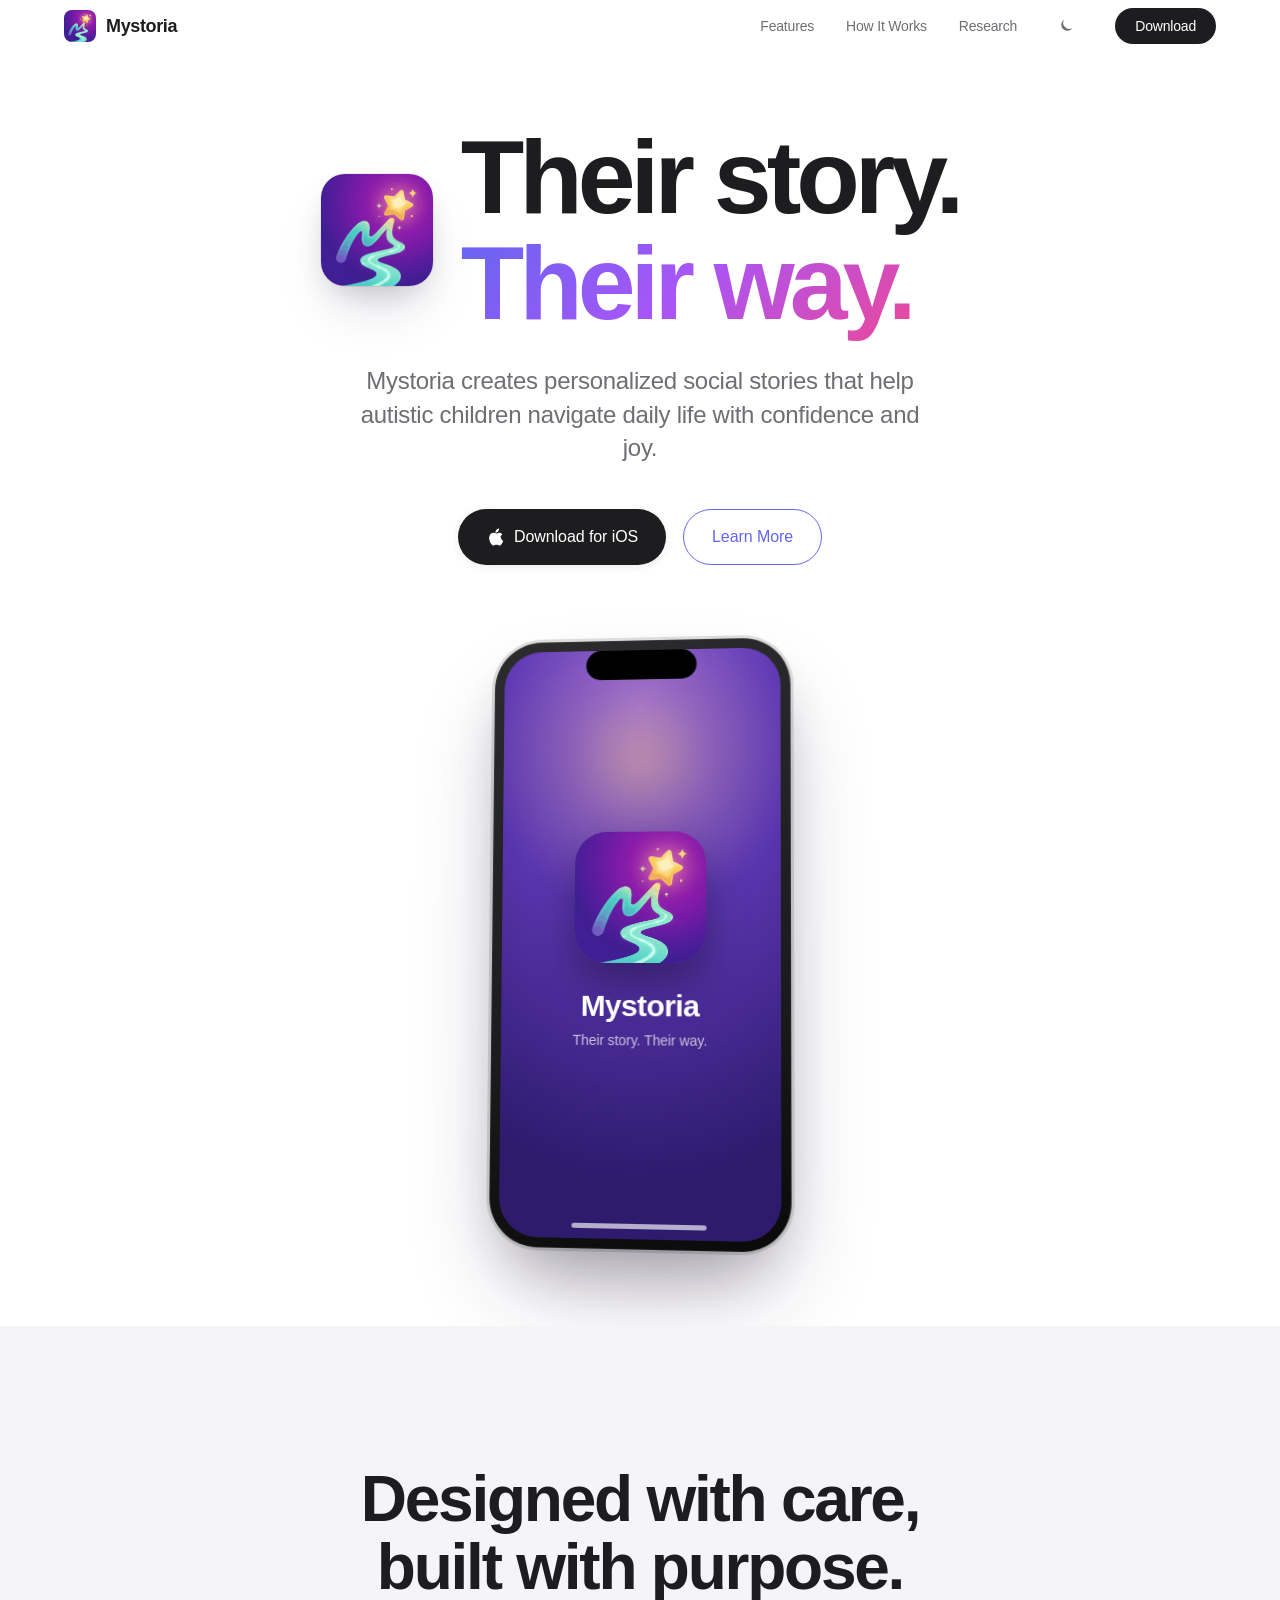
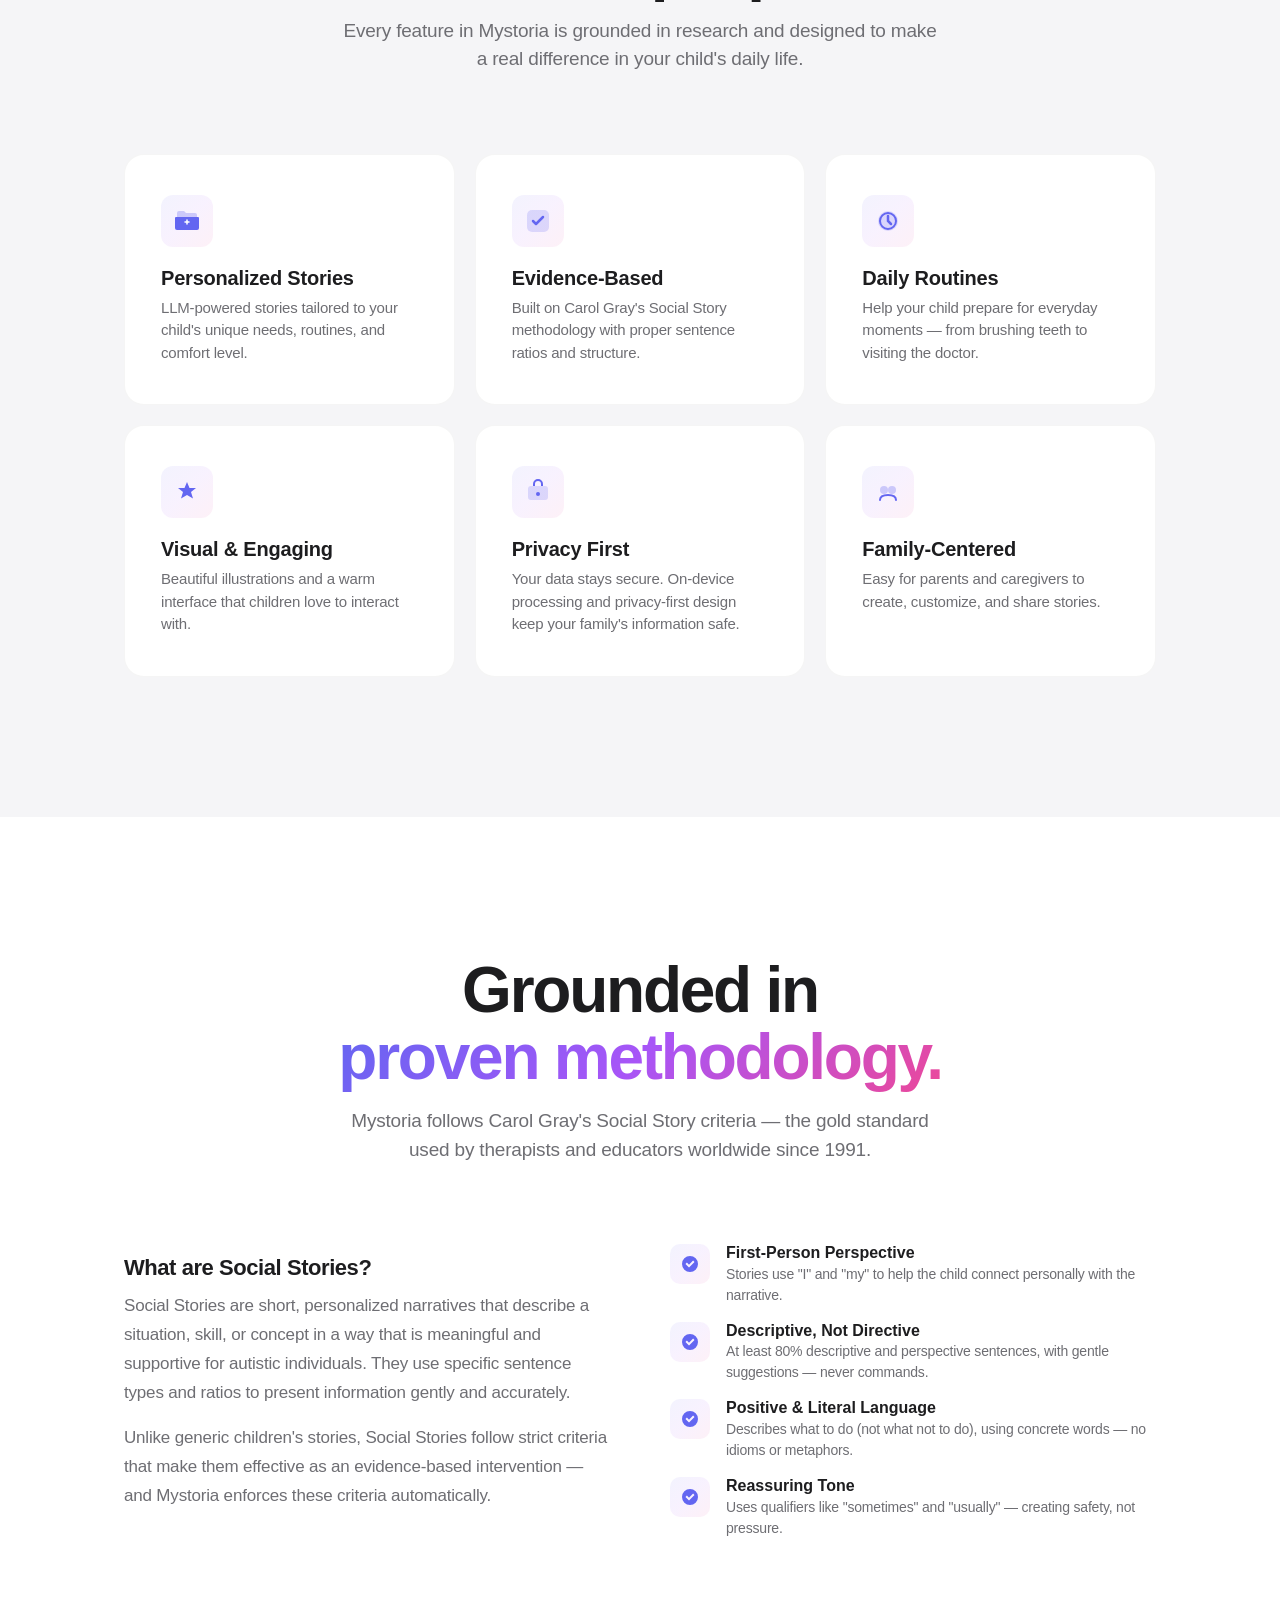
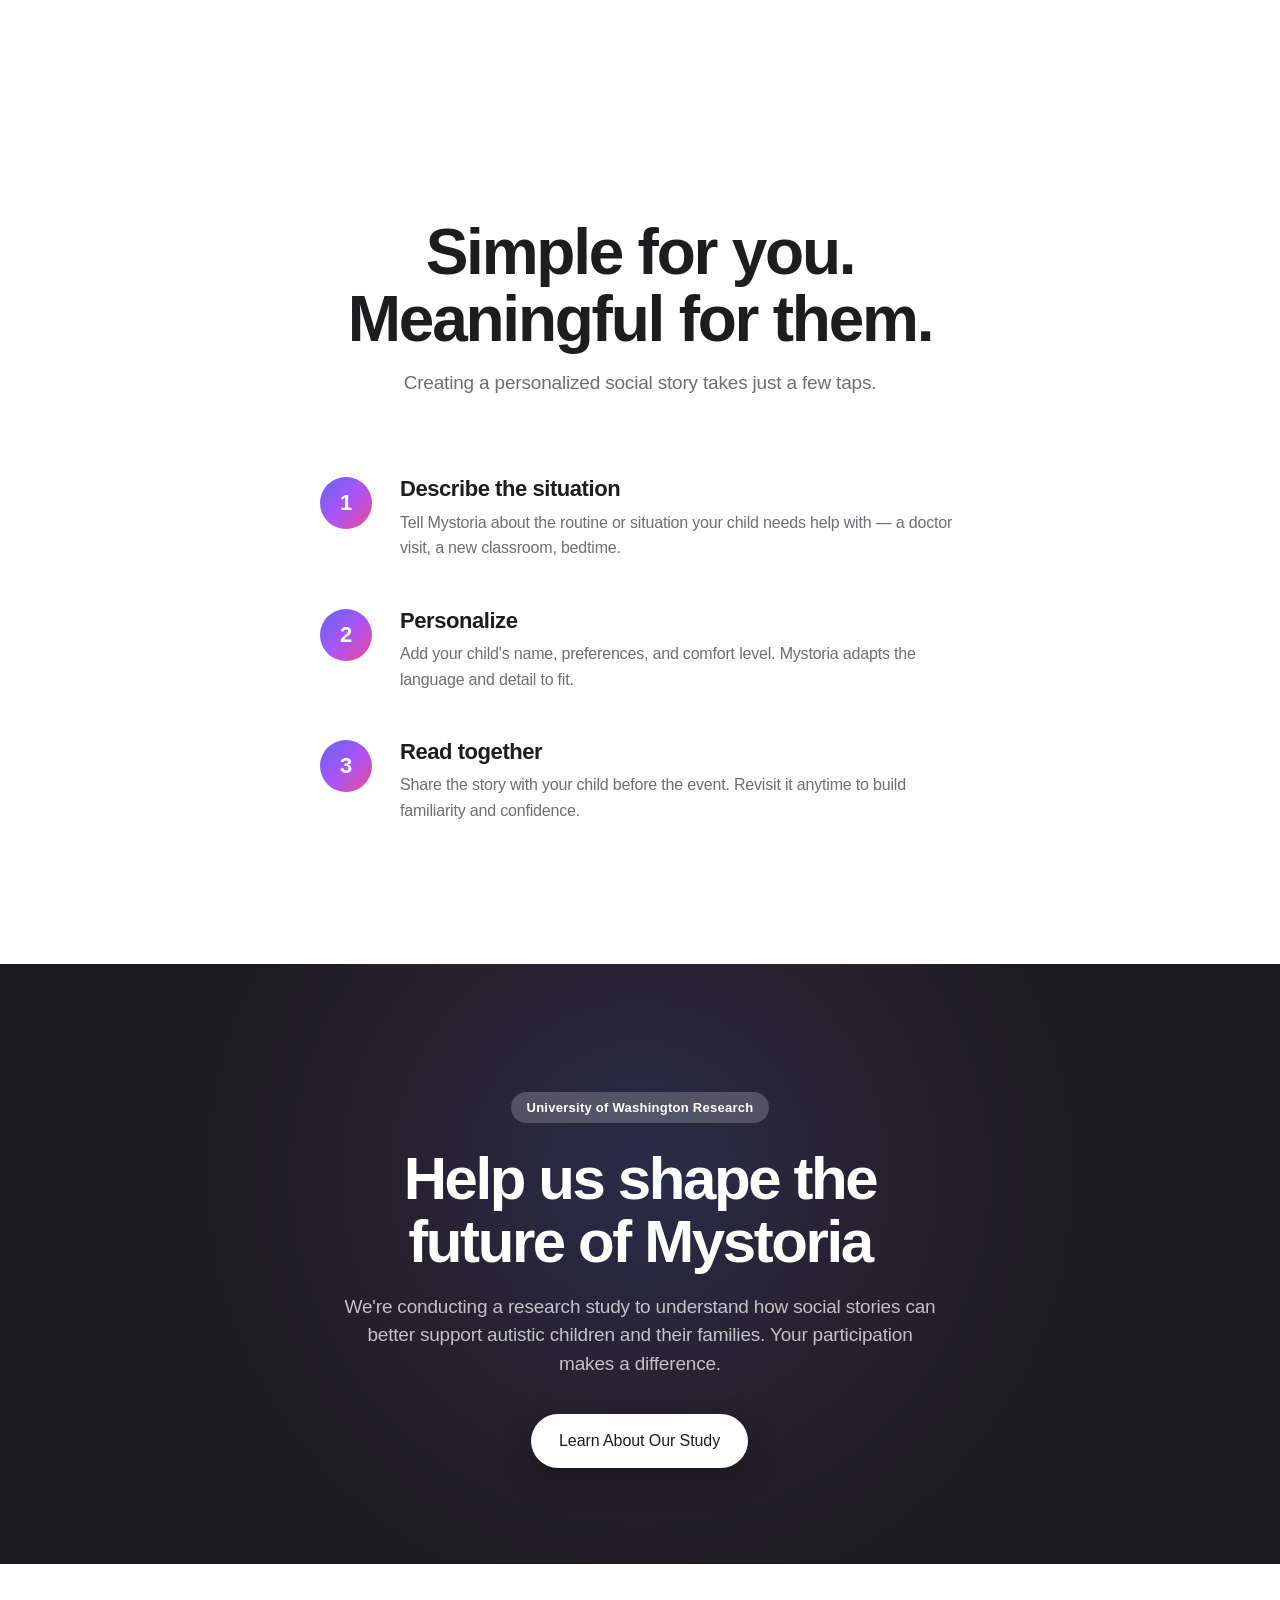
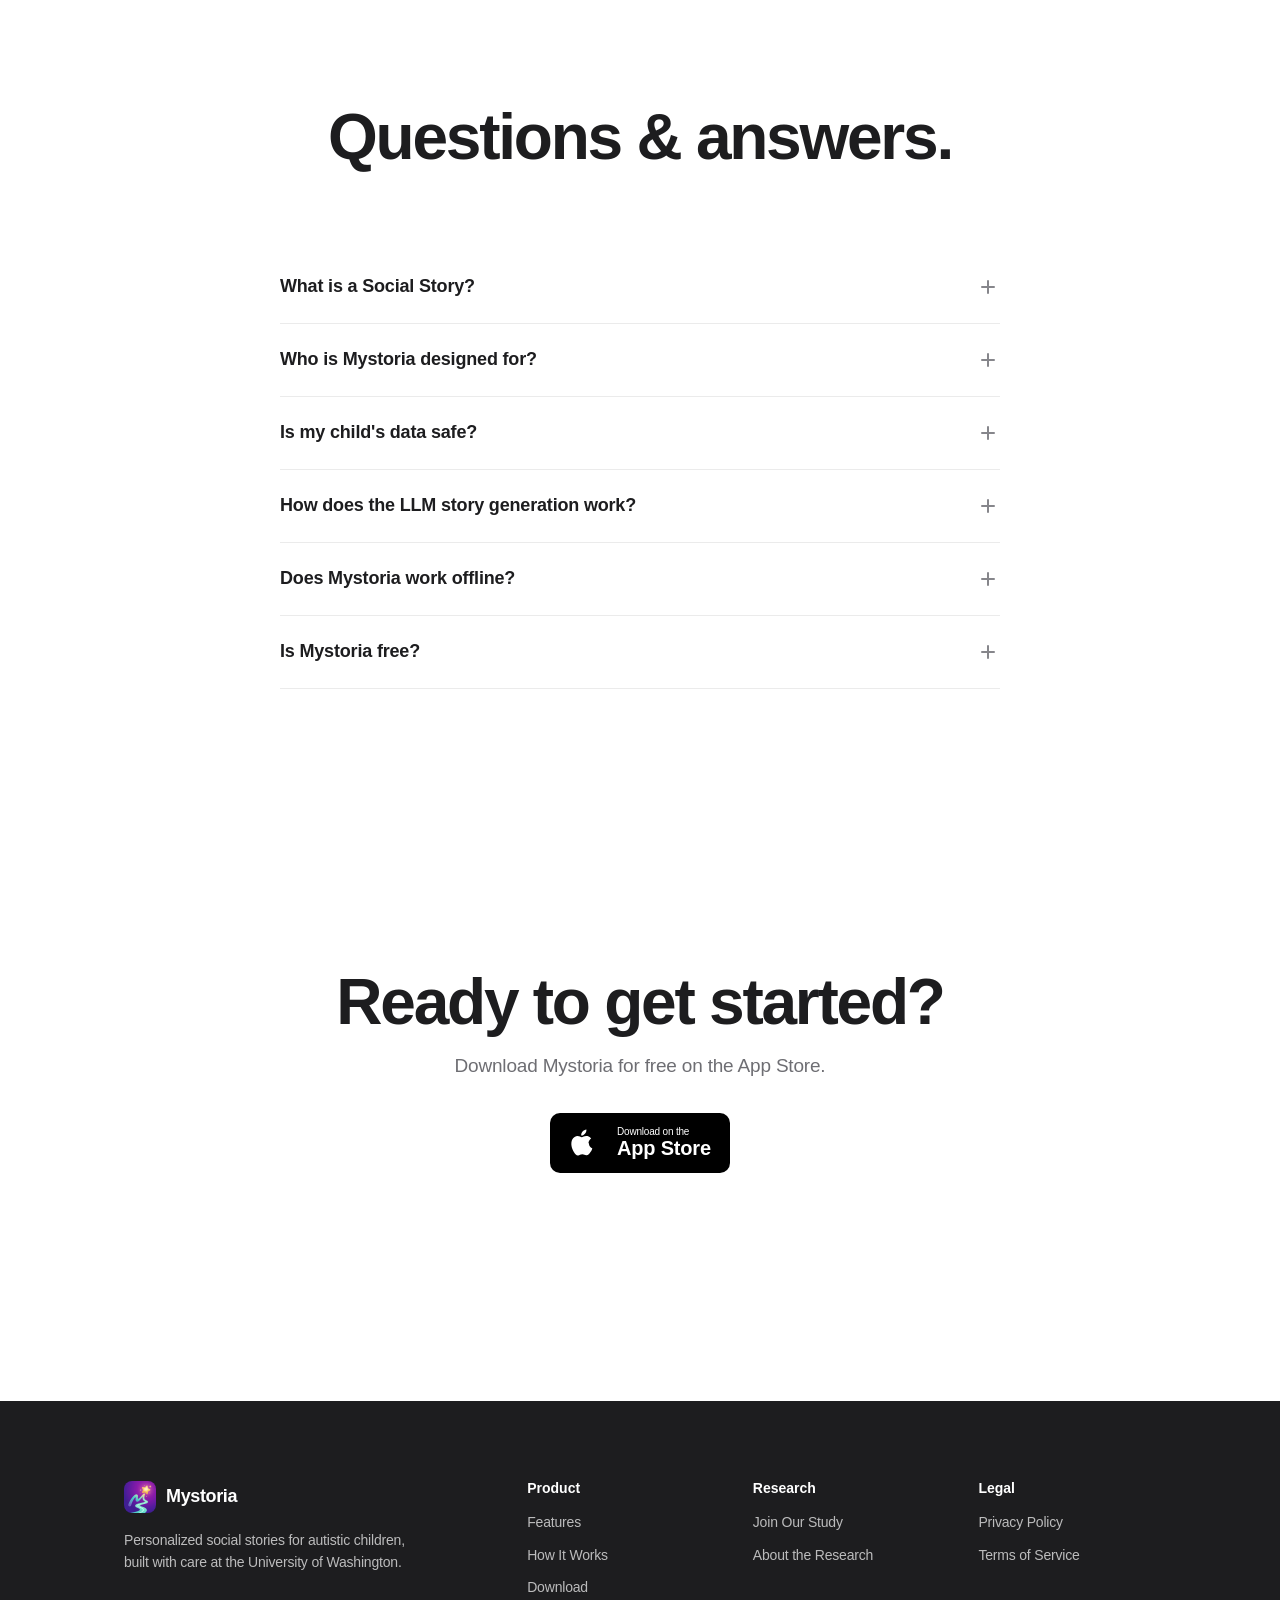
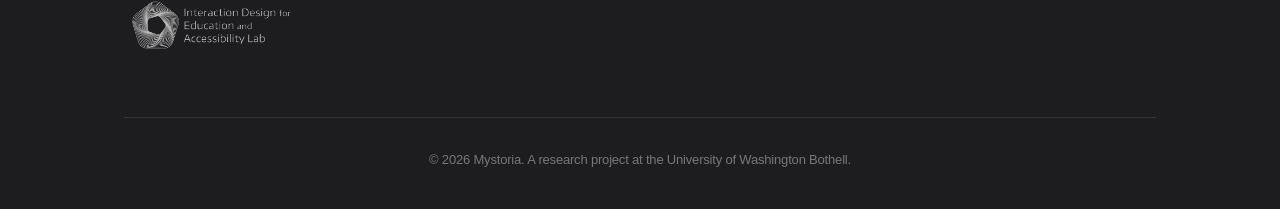
==== commit d9558f35: "Match home research CTA to research-page dark capstone Reuse the .research-cta-section pattern from " ====
--- a/index.html
+++ b/index.html
@@ -307,16 +307,12 @@
     </section>
 
     <!-- Research CTA -->
-    <section class="section research-cta">
-        <div class="container">
-            <div class="research-card animate-on-scroll">
-                <div class="research-card-content">
-                    <span class="research-badge">University of Washington Research</span>
-                    <h2>Help us shape the future of Mystoria</h2>
-                    <p>We're conducting a research study to understand how social stories can better support autistic children and their families. Your participation makes a difference.</p>
-                    <a href="research.html" class="btn btn-primary btn-light">Learn About Our Study</a>
-                </div>
-            </div>
+    <section class="research-cta-section animate-on-scroll">
+        <div class="container">
+            <span class="research-badge">University of Washington Research</span>
+            <h2>Help us shape the future of Mystoria</h2>
+            <p>We're conducting a research study to understand how social stories can better support autistic children and their families. Your participation makes a difference.</p>
+            <a href="research.html" class="btn btn-primary">Learn About Our Study</a>
         </div>
     </section>
 
--- a/css/style.css
+++ b/css/style.css
@@ -1839,6 +1839,16 @@
     border-bottom-color: rgba(255, 255, 255, 0.08);
 }
 
+/* App Store badge: invert to white-on-black in dark mode */
+[data-theme="dark"] .app-store-badge svg rect {
+    fill: #ffffff;
+}
+
+[data-theme="dark"] .app-store-badge svg text,
+[data-theme="dark"] .app-store-badge svg path {
+    fill: #000000;
+}
+
 /* Hero app icon — swap the outer ring to white-low-alpha */
 [data-theme="dark"] .hero-app-icon {
     box-shadow:
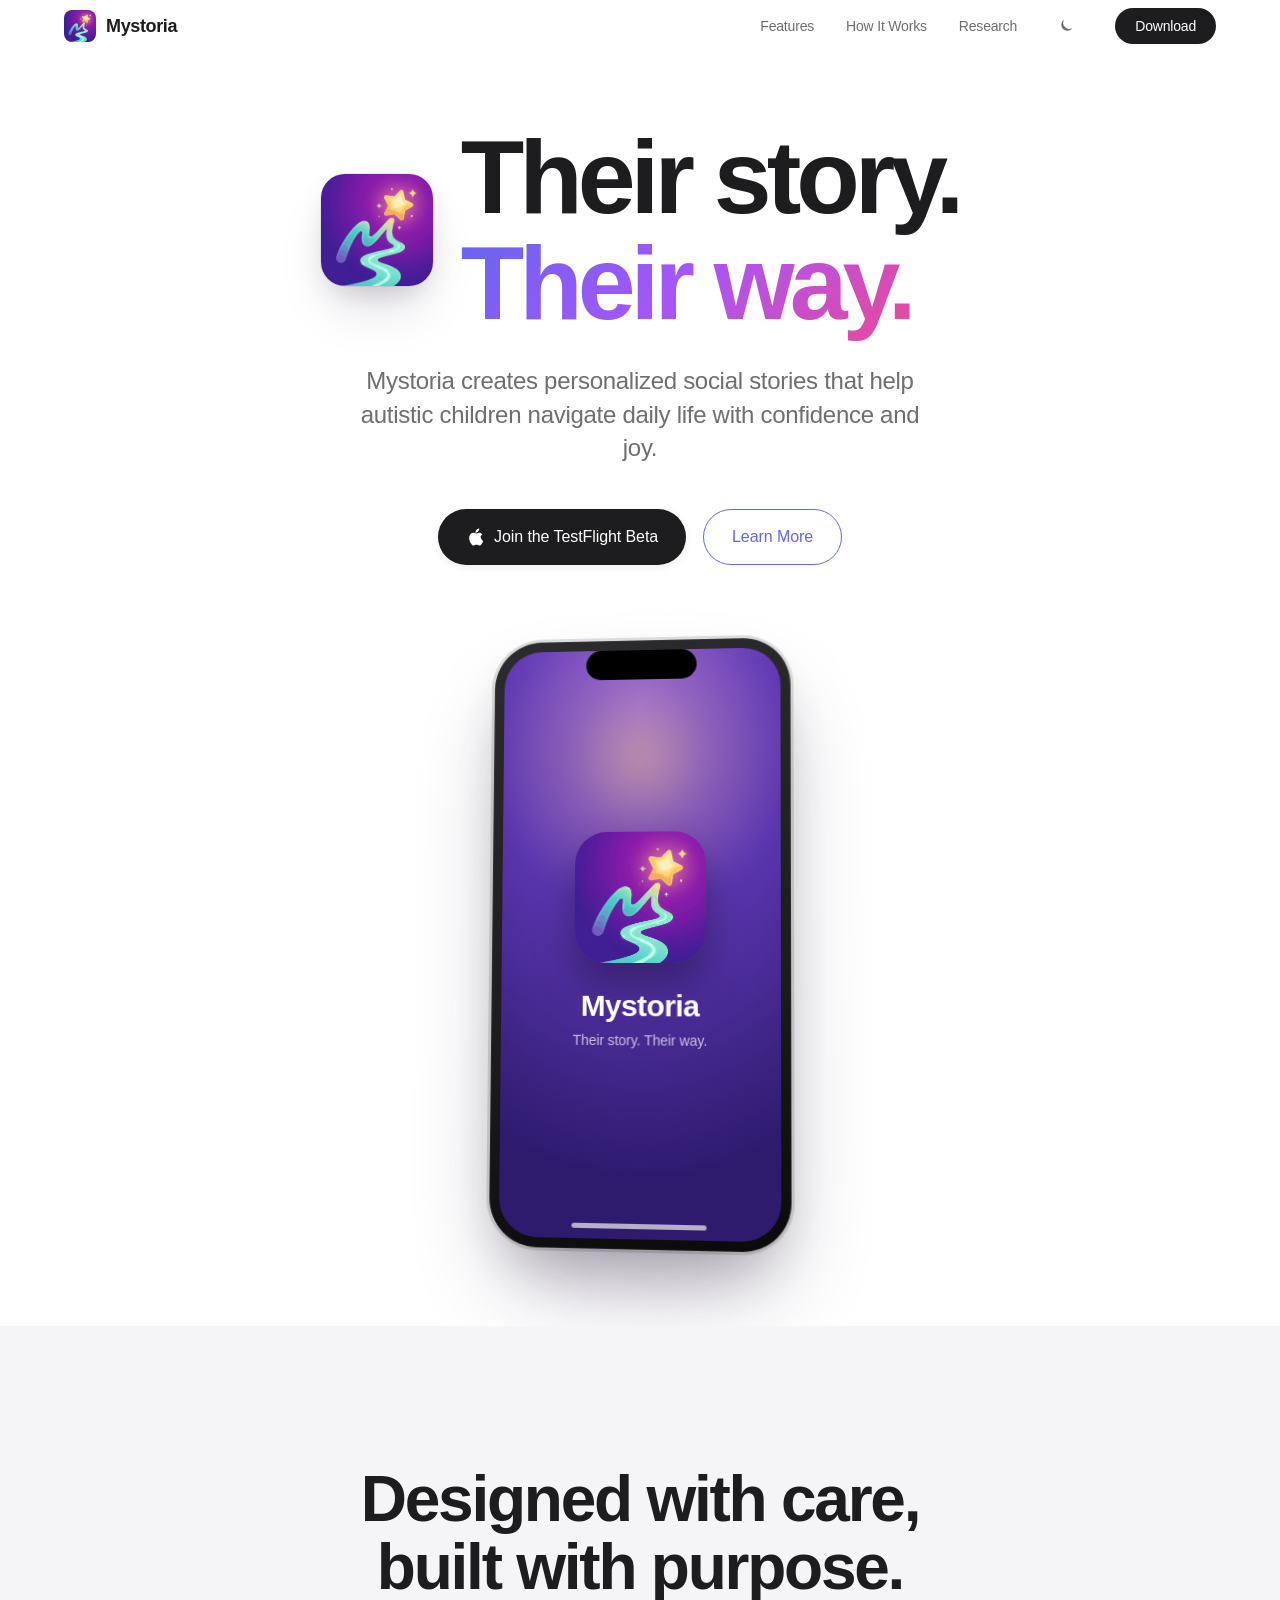
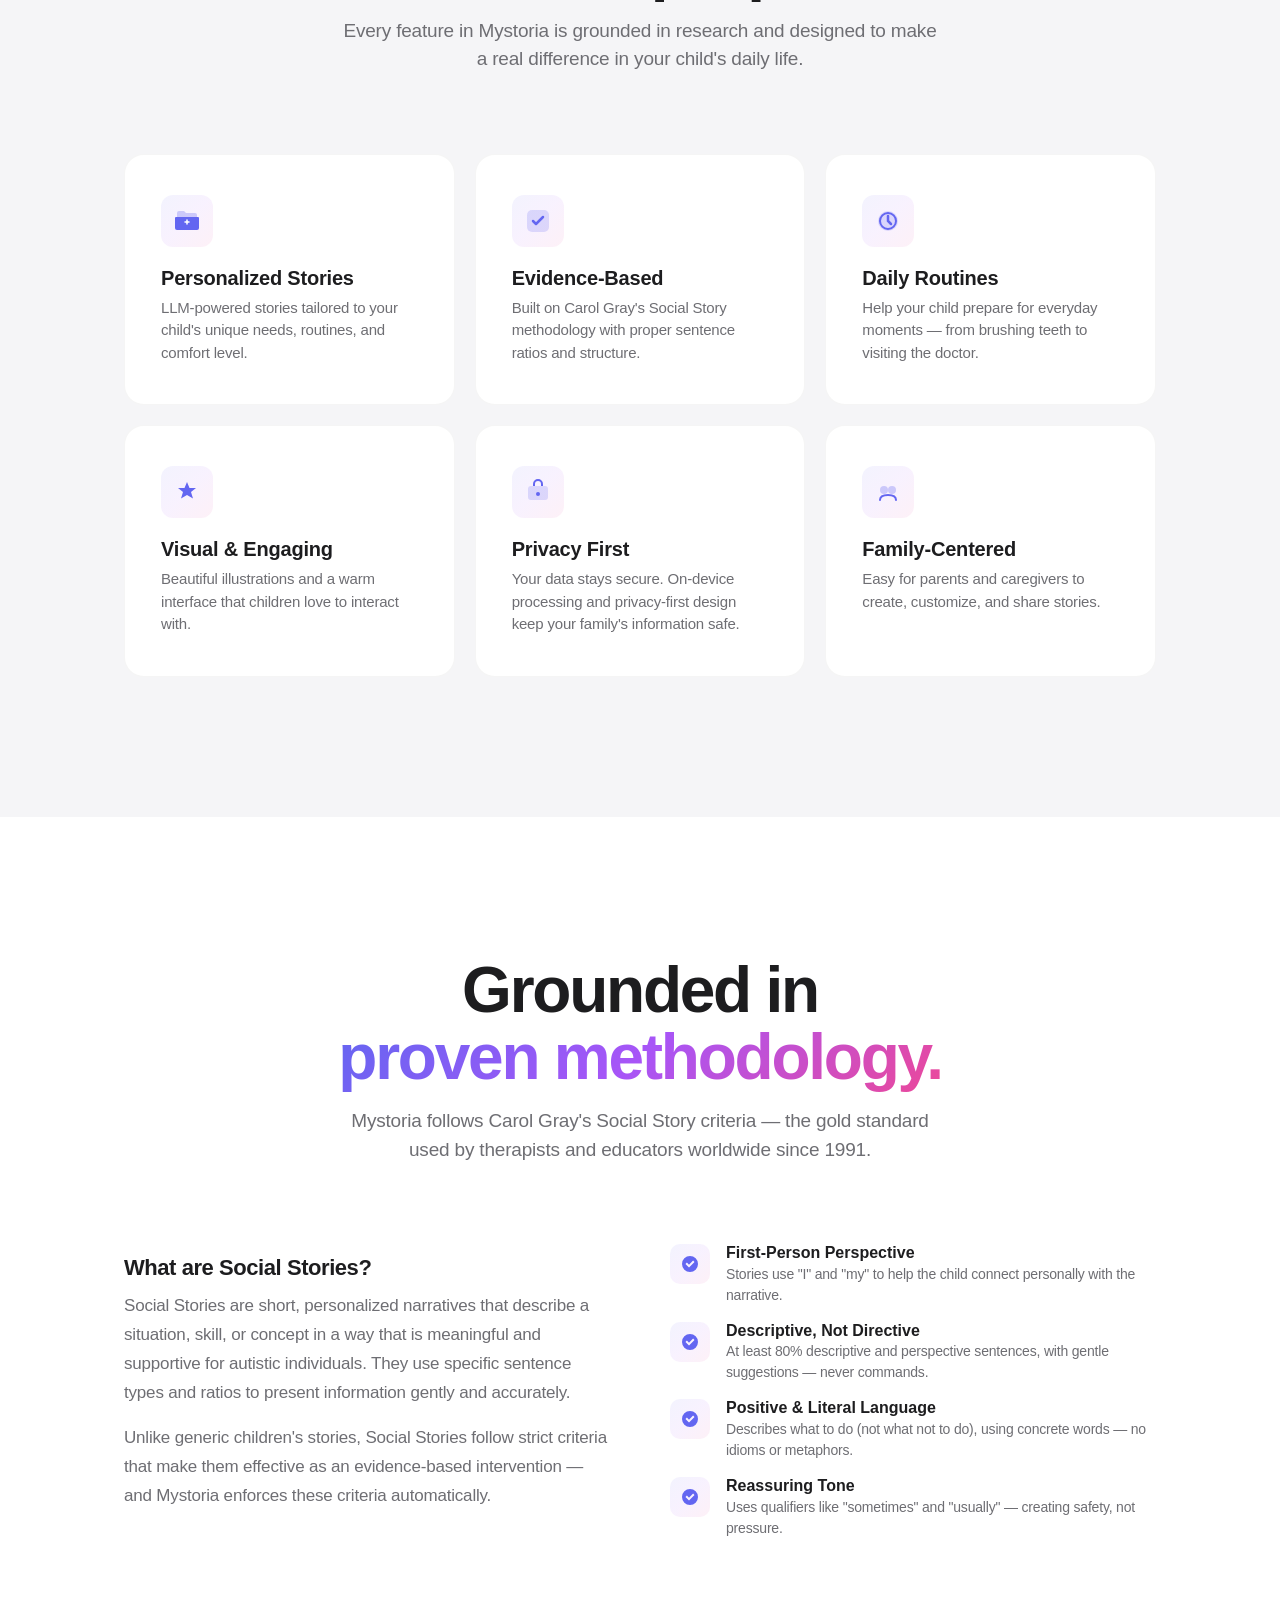
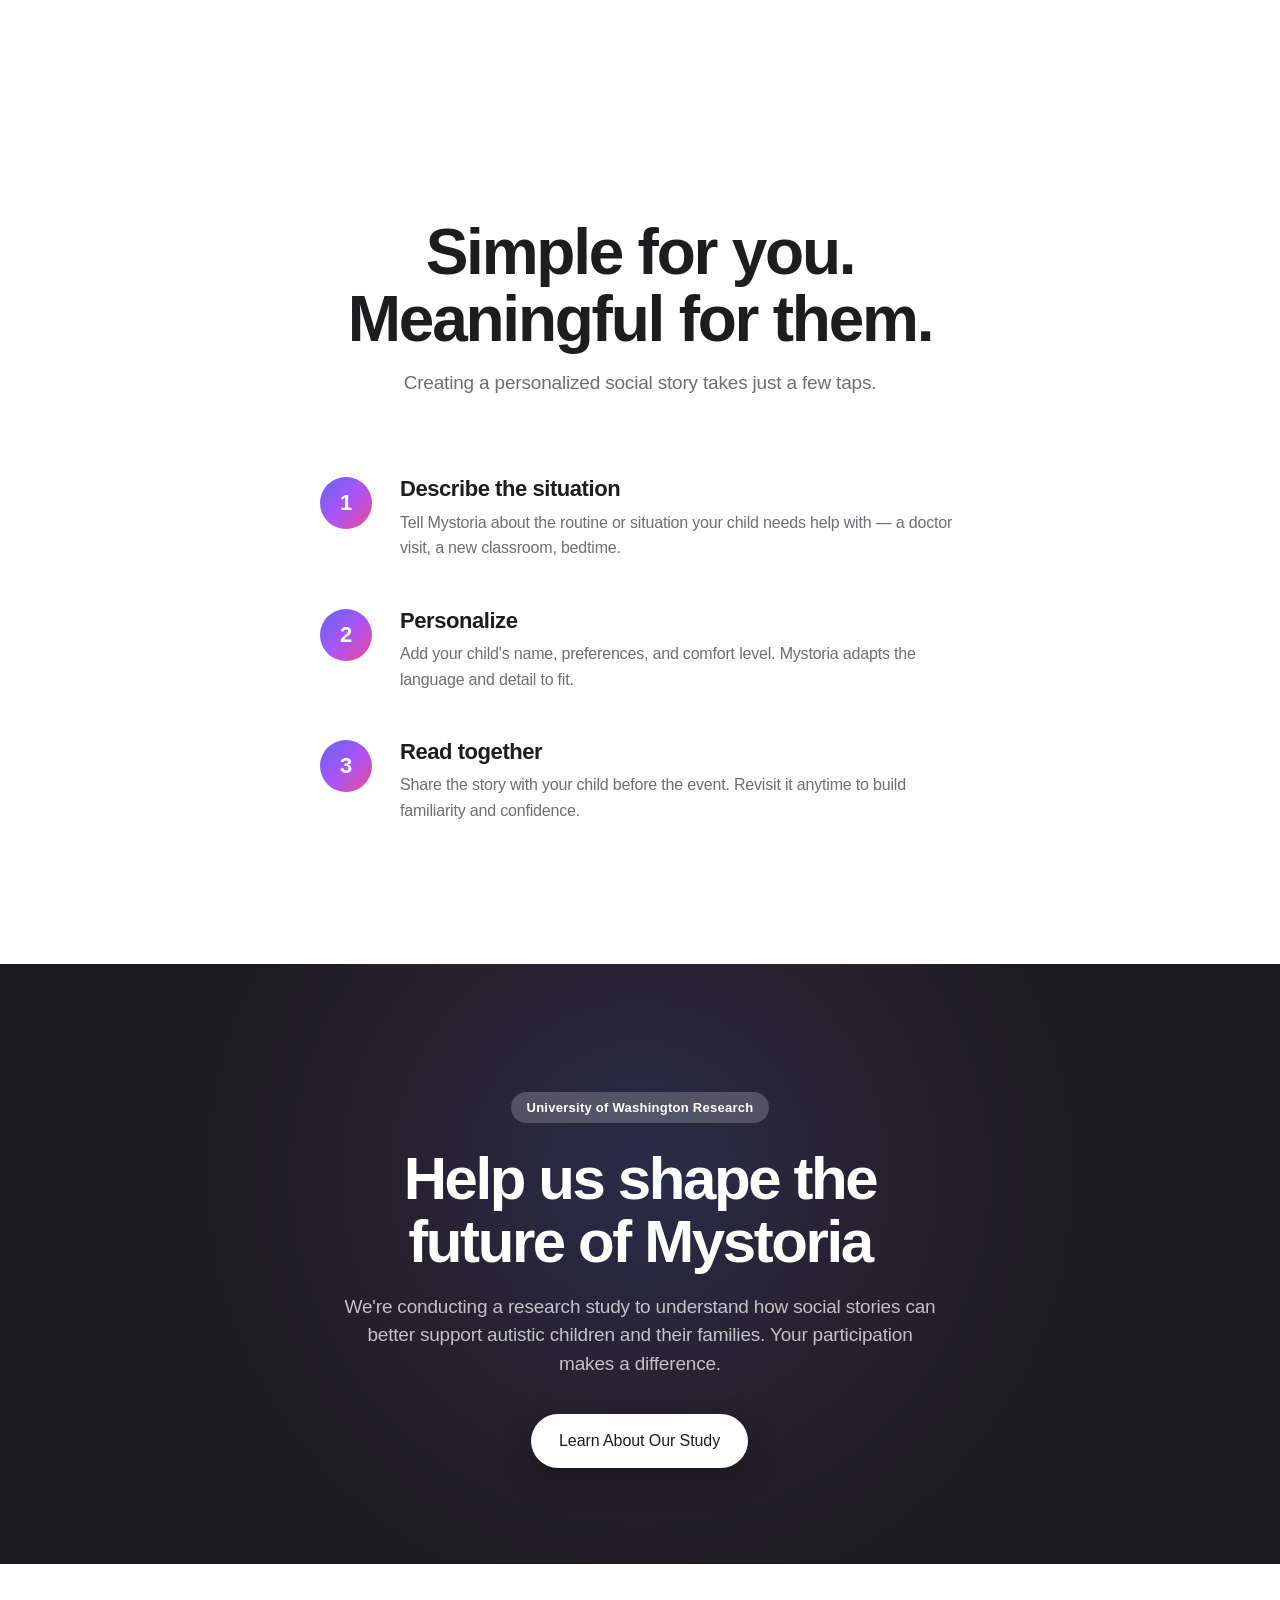
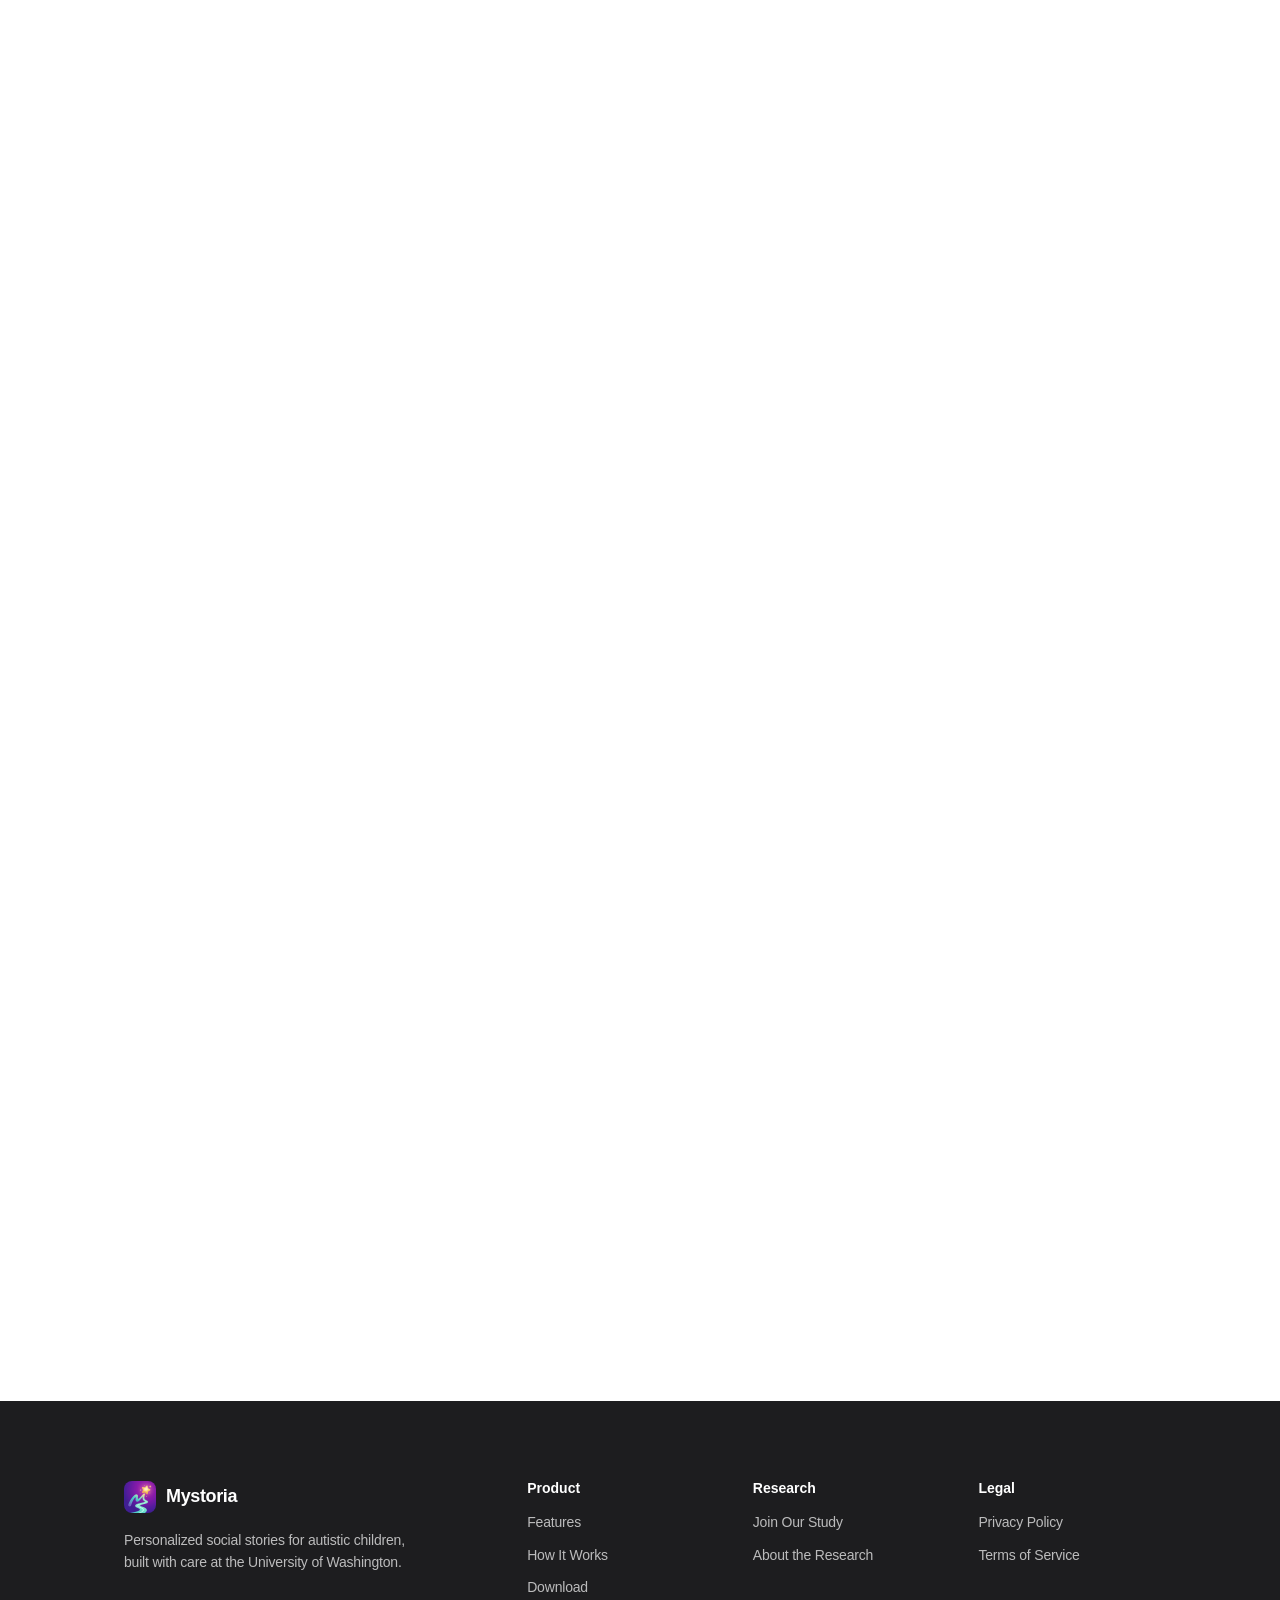
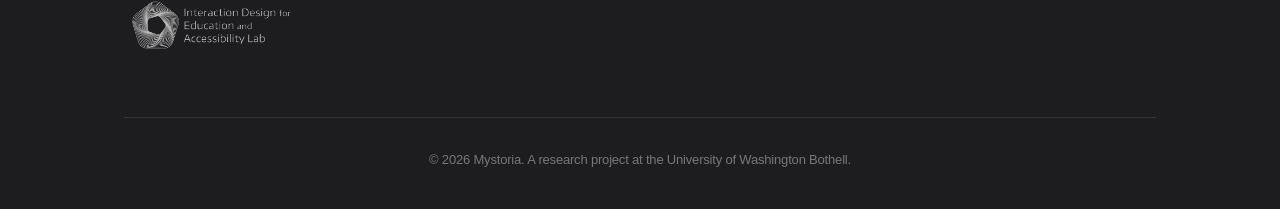
==== commit c9781c3c: "Point download CTA at TestFlight beta with custom badge Co-Authored-By: Claude Opus 4.7 (1M context)" ====
--- a/index.html
+++ b/index.html
@@ -110,11 +110,11 @@
                 navigate daily life with confidence and joy.
             </p>
             <div class="hero-actions">
-                <a href="#download" class="btn btn-primary">
+                <a href="https://testflight.apple.com/join/bk2C2GAj" target="_blank" rel="noopener" class="btn btn-primary">
                     <svg width="20" height="20" viewBox="0 0 20 20" fill="none">
                         <path d="M14.5 10.6c0-2.1 1.7-3.1 1.8-3.2-1-1.4-2.5-1.6-3-1.7-1.3-.1-2.5.8-3.1.8-.7 0-1.7-.7-2.8-.7-1.4 0-2.7.8-3.5 2.1-1.5 2.6-.4 6.4 1.1 8.5.7 1 1.6 2.2 2.7 2.1 1.1 0 1.5-.7 2.8-.7 1.3 0 1.6.7 2.8.7 1.2 0 2-1 2.7-2.1.8-1.2 1.2-2.4 1.2-2.4 0-.1-2.3-.9-2.3-3.4h-.4zM12.3 4.3c.6-.7 1-1.7.9-2.7-1 0-2.1.6-2.8 1.4-.6.7-1.1 1.7-1 2.7 1.1.1 2.2-.6 2.9-1.4z" fill="currentColor"/>
                     </svg>
-                    Download for iOS
+                    Join the TestFlight Beta
                 </a>
                 <a href="#features" class="btn btn-secondary">Learn More</a>
             </div>
@@ -386,14 +386,14 @@
         <div class="container">
             <div class="section-header animate-on-scroll">
                 <h2 class="section-title">Ready to get started?</h2>
-                <p class="section-subtitle">Download Mystoria for free on the App Store.</p>
+                <p class="section-subtitle">Mystoria is in beta — try it free on TestFlight.</p>
                 <div class="download-actions">
-                    <a href="#" class="app-store-badge" aria-label="Download on the App Store">
-                        <svg width="180" height="60" viewBox="0 0 180 60" fill="none">
-                            <rect width="180" height="60" rx="10" fill="#000"/>
-                            <text x="67" y="22" fill="#fff" font-size="10" font-family="Inter, sans-serif">Download on the</text>
-                            <text x="67" y="42" fill="#fff" font-size="20" font-weight="600" font-family="Inter, sans-serif">App Store</text>
-                            <path d="M38.5 30.3c0-3.2 2.6-4.7 2.7-4.8-1.5-2.2-3.8-2.5-4.6-2.5-2-.2-3.8 1.2-4.8 1.2-1 0-2.5-1.1-4.2-1.1-2.1 0-4.1 1.3-5.2 3.2-2.2 3.9-.6 9.7 1.6 12.9 1.1 1.6 2.4 3.3 4.1 3.2 1.6-.1 2.2-1.1 4.2-1.1 2 0 2.5 1.1 4.2 1 1.8 0 2.9-1.6 4-3.2 1.3-1.8 1.8-3.6 1.8-3.7-.1 0-3.4-1.3-3.4-5.1h-.4zM35.1 20.5c.9-1.1 1.5-2.6 1.3-4.1-1.3.1-2.9 1-3.8 2.1-.8 1-1.6 2.6-1.4 4.1 1.5.1 3-.8 3.9-2.1z" fill="#fff"/>
+                    <a href="https://testflight.apple.com/join/bk2C2GAj" target="_blank" rel="noopener" class="app-store-badge" aria-label="Join the Mystoria beta on TestFlight">
+                        <svg width="200" height="60" viewBox="0 0 200 60" fill="none">
+                            <rect width="200" height="60" rx="10" fill="#000"/>
+                            <text x="60" y="22" fill="#fff" font-size="10" font-family="Inter, sans-serif">Join the beta on</text>
+                            <text x="60" y="42" fill="#fff" font-size="20" font-weight="600" font-family="Inter, sans-serif">TestFlight</text>
+                            <path d="M30 18c-6.6 0-12 5.4-12 12s5.4 12 12 12 12-5.4 12-12-5.4-12-12-12zm5.6 8.4l-7.4 9.8a1 1 0 0 1-1.5.1l-3.6-3.6a1 1 0 1 1 1.4-1.4l2.8 2.8 6.7-8.9a1 1 0 1 1 1.6 1.2z" fill="#0D96F2"/>
                         </svg>
                     </a>
                 </div>
--- a/css/style.css
+++ b/css/style.css
@@ -1839,13 +1839,17 @@
     border-bottom-color: rgba(255, 255, 255, 0.08);
 }
 
-/* App Store badge: invert to white-on-black in dark mode */
+/* App Store / TestFlight badge: invert to white-on-black in dark mode */
 [data-theme="dark"] .app-store-badge svg rect {
     fill: #ffffff;
 }
 
-[data-theme="dark"] .app-store-badge svg text,
-[data-theme="dark"] .app-store-badge svg path {
+[data-theme="dark"] .app-store-badge svg text {
+    fill: #000000;
+}
+
+/* Keep the TestFlight brand-blue checkmark; invert any other badge glyph */
+[data-theme="dark"] .app-store-badge svg path:not([fill="#0D96F2"]) {
     fill: #000000;
 }
 
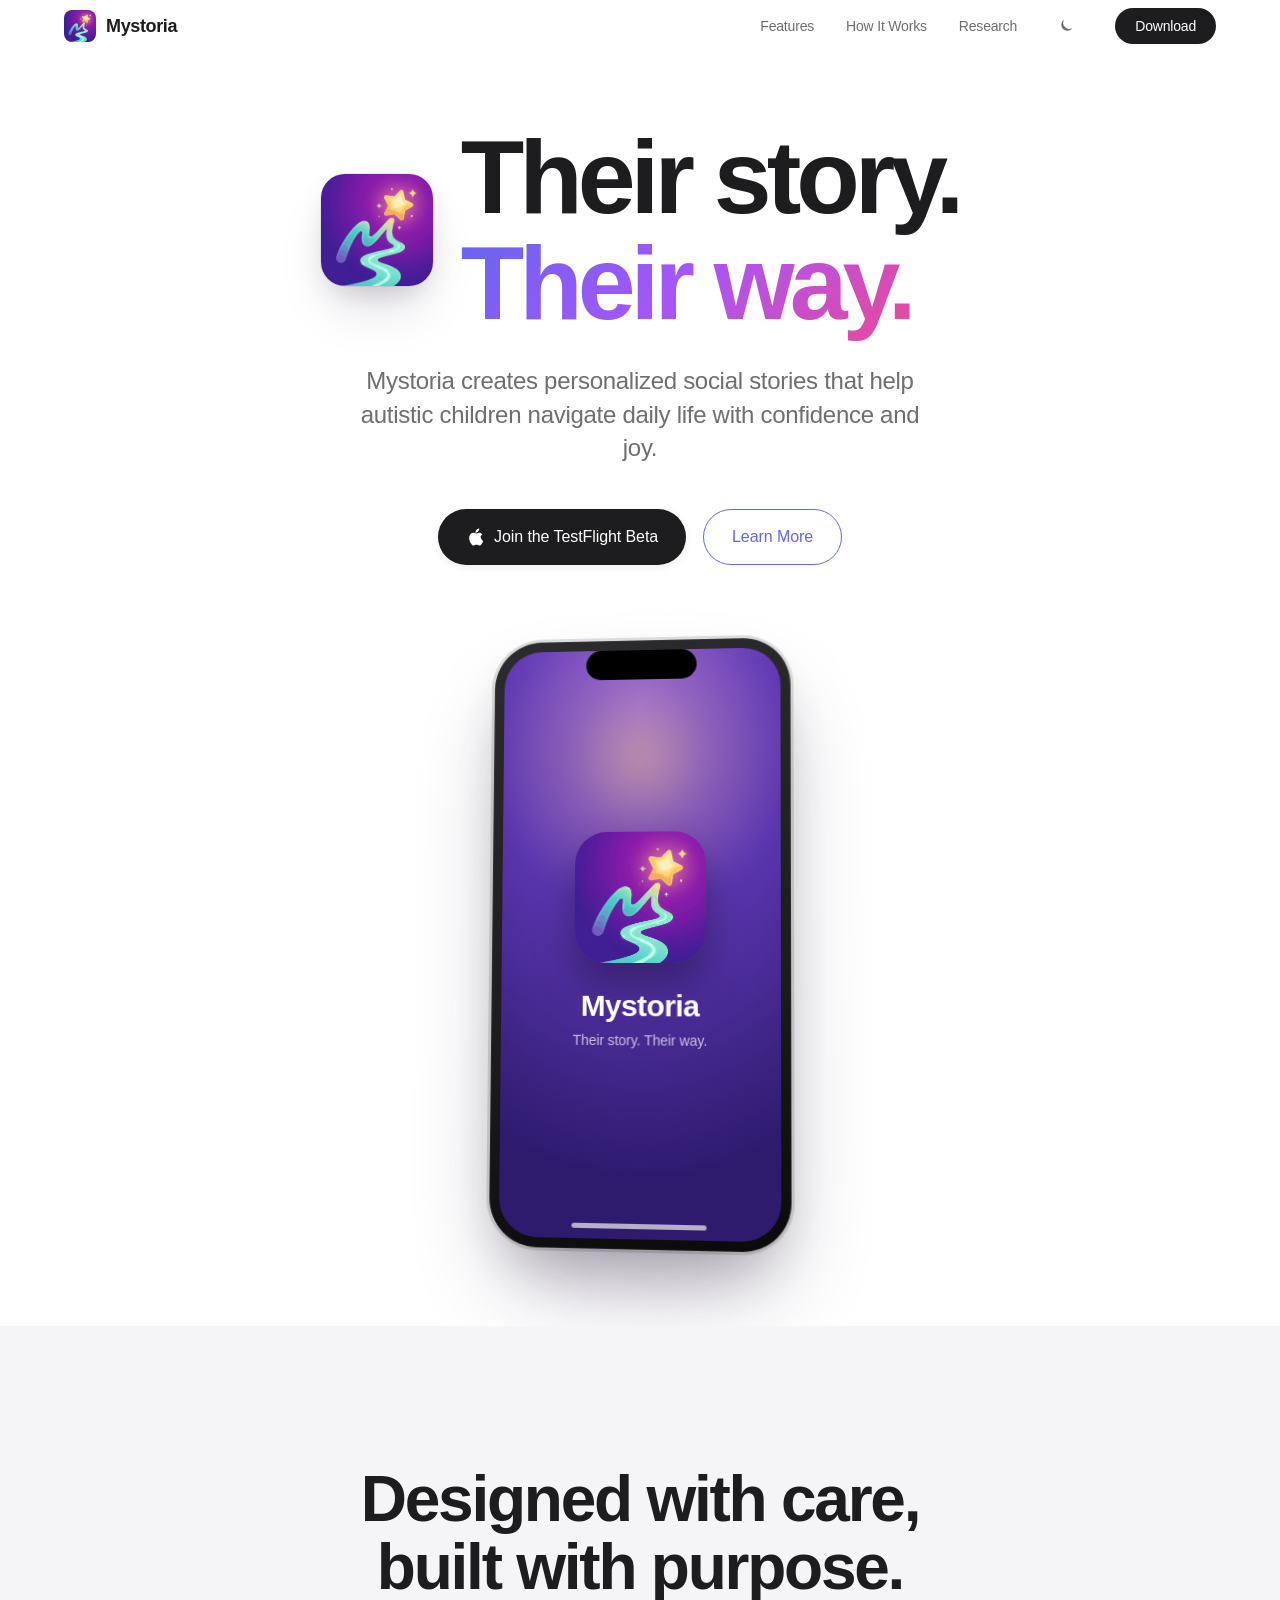
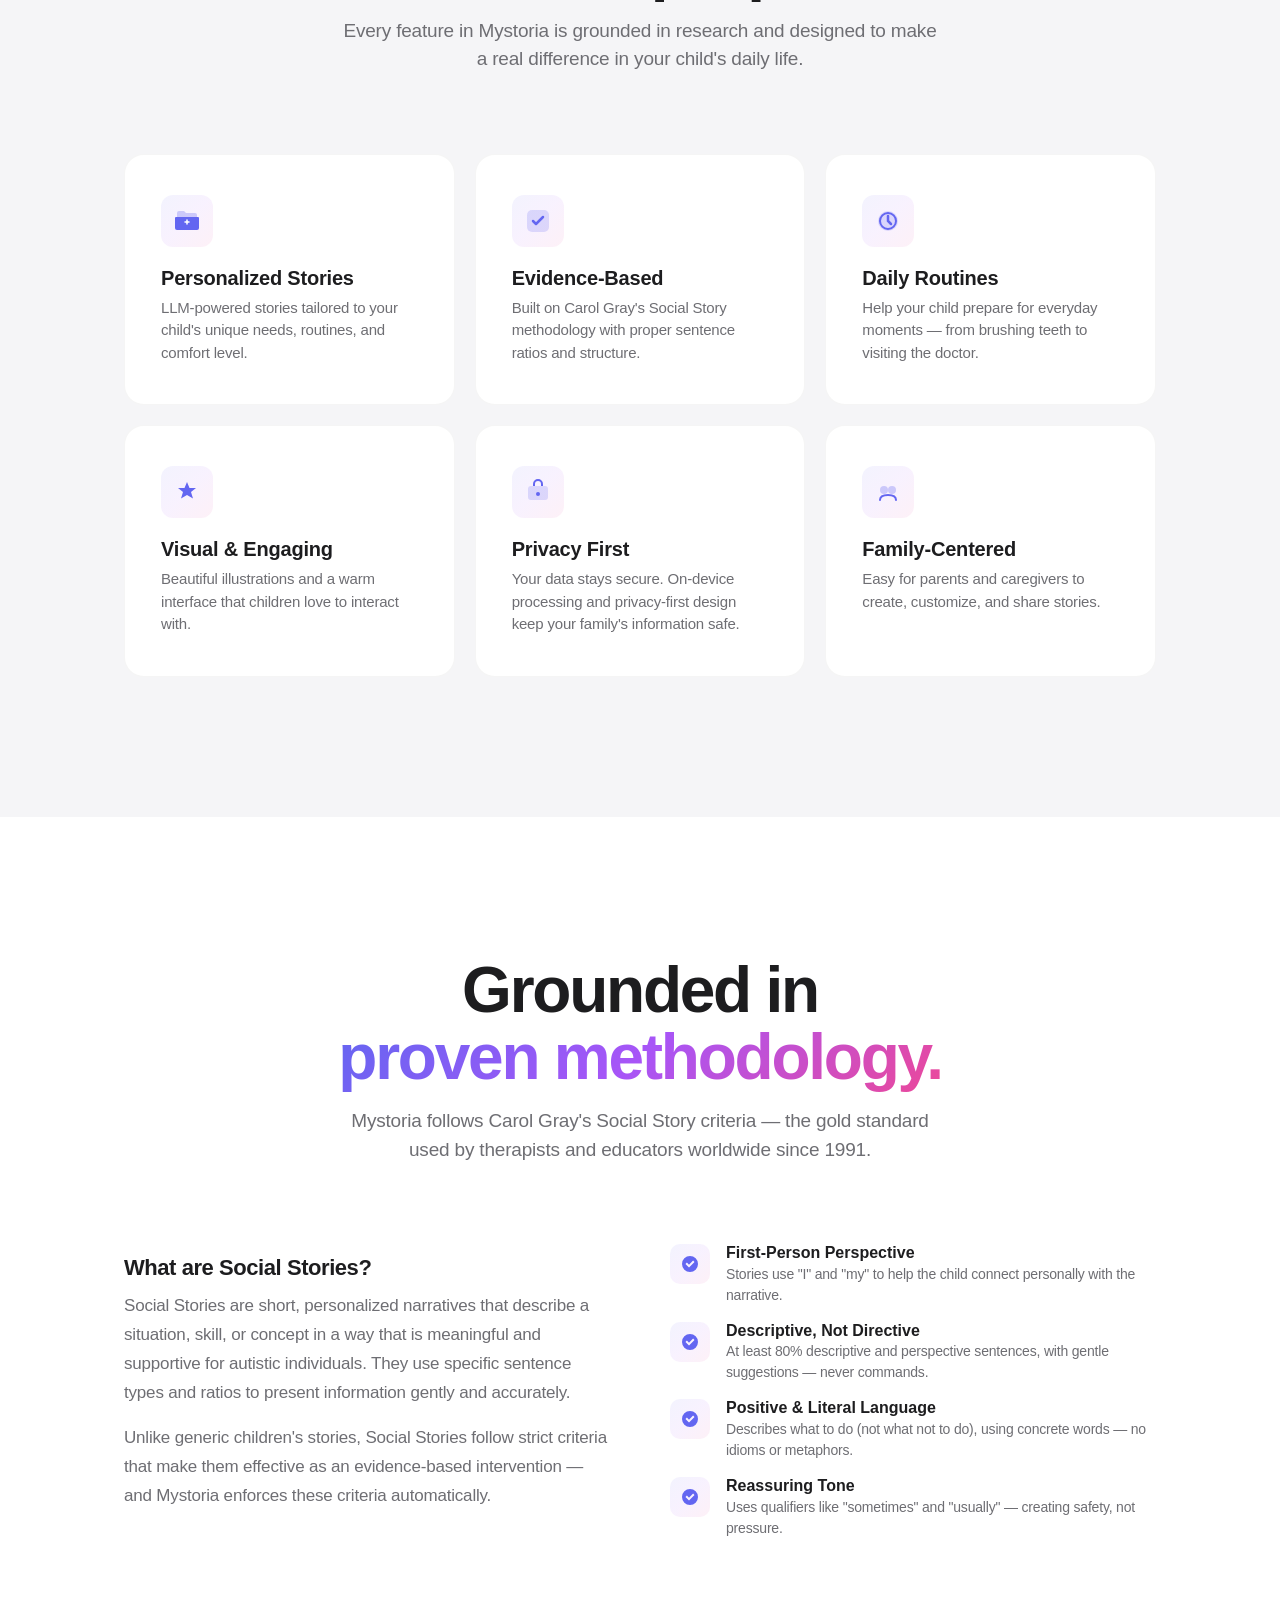
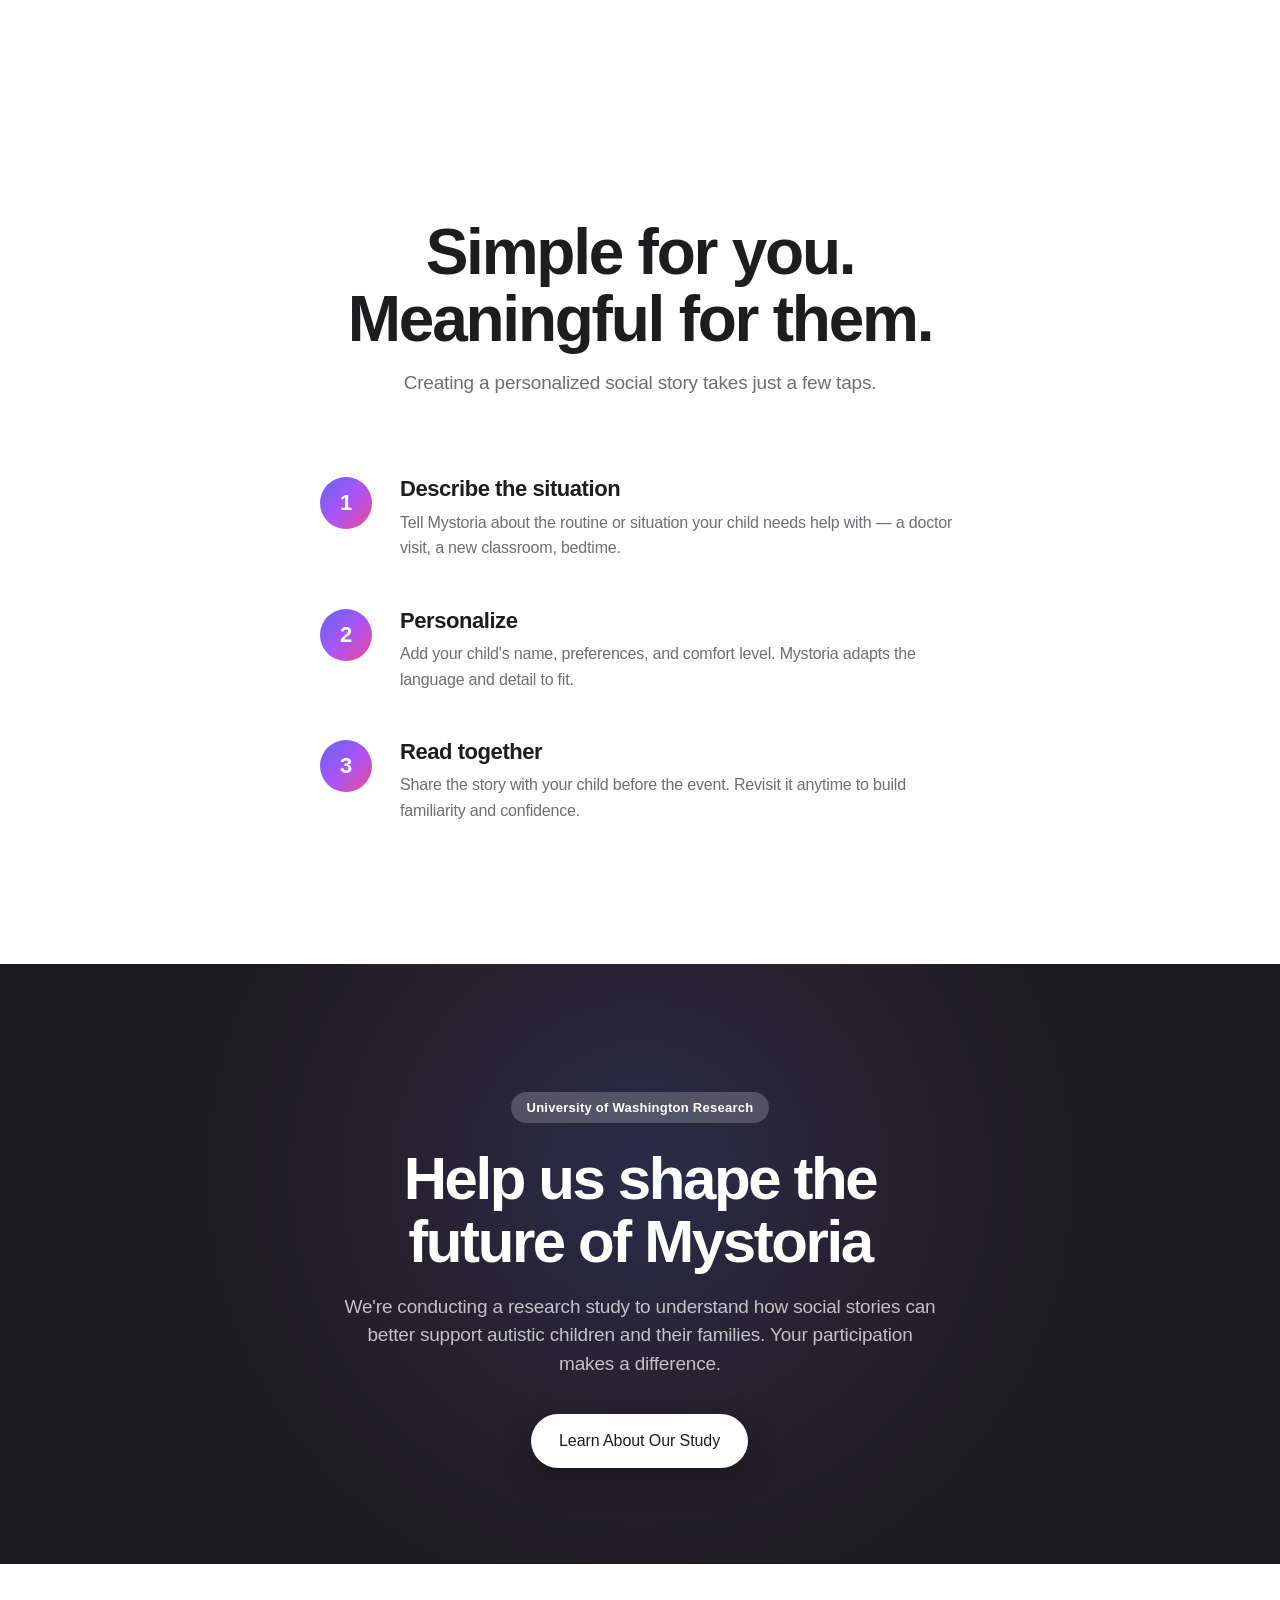
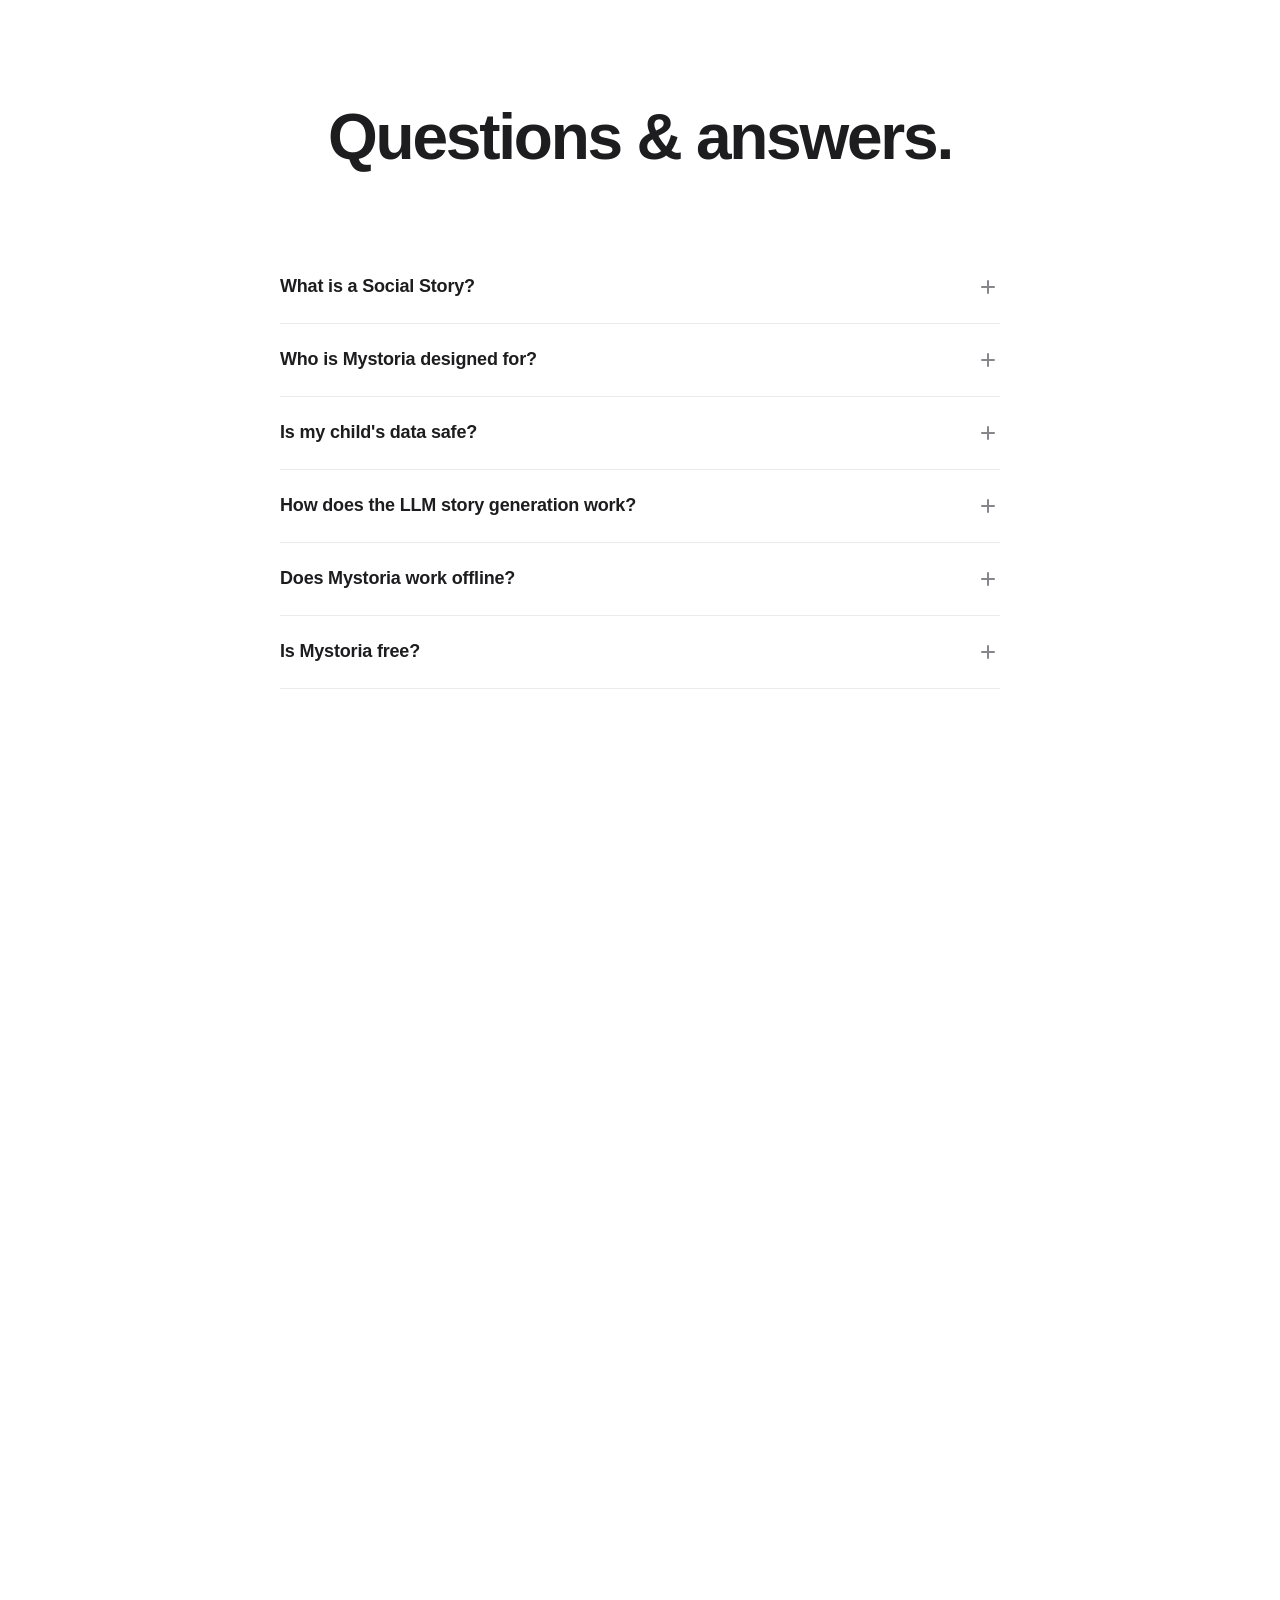
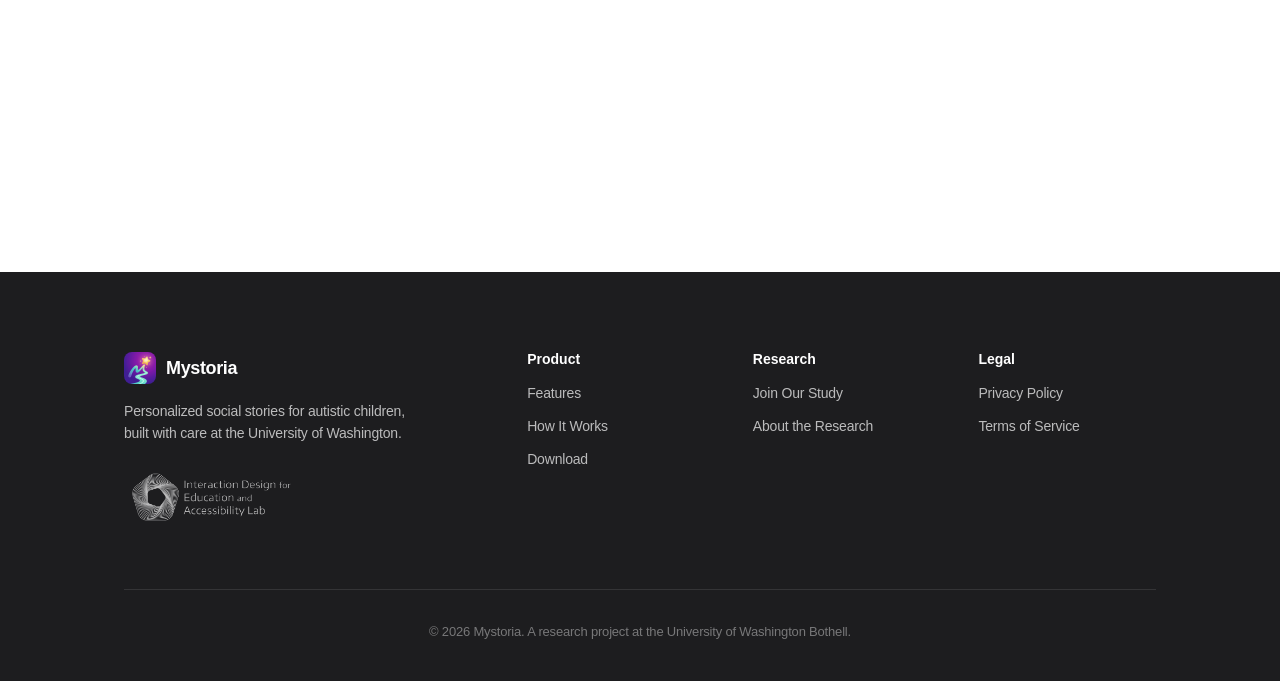
==== commit 1c18f2a1: "Add launch-notification signup form with research opt-in Homepage form collects name + email and pos" ====
--- a/index.html
+++ b/index.html
@@ -398,6 +398,24 @@
                     </a>
                 </div>
             </div>
+            <div class="notify-card animate-on-scroll">
+                <h3 class="notify-title">Know when Mystoria launches</h3>
+                <p class="notify-text">Mystoria is in TestFlight beta today. Add your name and email and we'll send a single message the day it arrives on the App Store. No newsletter, no spam.</p>
+                <form class="notify-form" id="notify-form" novalidate>
+                    <input type="text" name="name" id="notify-name" class="notify-input notify-input--full" placeholder="Your name" autocomplete="name" required aria-label="Your name">
+                    <div class="notify-row">
+                        <input type="email" name="email" id="notify-email" class="notify-input" placeholder="you@example.com" autocomplete="email" required aria-label="Email address">
+                        <button type="submit" class="btn btn-primary notify-submit">Notify me</button>
+                    </div>
+                    <label class="notify-check">
+                        <input type="checkbox" name="research" id="notify-research" value="yes">
+                        <span class="notify-check-text">I'd also like to hear about the UW Bothell user research study.<span class="notify-check-note">Sessions are in person in the Seattle area; participants receive a $40 gift card.</span></span>
+                    </label>
+                    <input type="text" name="company" class="notify-hp" tabindex="-1" autocomplete="off" aria-hidden="true">
+                    <p class="notify-consent">We use your details to announce the Mystoria launch and, if you opt in above, to contact you about the research study. See our <a href="privacy.html">Privacy Policy</a>.</p>
+                    <p class="notify-status" id="notify-status" role="status" aria-live="polite"></p>
+                </form>
+            </div>
         </div>
     </section>
 
--- a/css/style.css
+++ b/css/style.css
@@ -1877,4 +1877,186 @@
         height: 40px;
     }
     .theme-icon { width: 20px; height: 20px; }
-}+}
+
+/* ============================================================
+   Launch-notification signup
+   ============================================================ */
+.notify-card {
+    max-width: 560px;
+    margin: 56px auto 0;
+    padding: 40px 40px 34px;
+    background: var(--bg-secondary);
+    border: 1px solid rgba(0, 0, 0, 0.05);
+    border-radius: var(--radius-lg);
+    text-align: center;
+}
+
+.notify-title {
+    font-size: 24px;
+    font-weight: 700;
+    letter-spacing: -0.022em;
+    margin-bottom: 10px;
+}
+
+.notify-text {
+    font-size: 15px;
+    color: var(--text-secondary);
+    line-height: 1.55;
+    max-width: 440px;
+    margin: 0 auto 24px;
+}
+
+.notify-form {
+    max-width: 440px;
+    margin: 0 auto;
+}
+
+.notify-row {
+    display: flex;
+    gap: 10px;
+}
+
+.notify-input {
+    flex: 1;
+    min-width: 0;
+    font-family: var(--font);
+    font-size: 16px;
+    color: var(--text-primary);
+    background: var(--bg-primary);
+    border: 1.5px solid var(--border);
+    border-radius: var(--radius-full);
+    padding: 14px 20px;
+    letter-spacing: -0.005em;
+    transition: border-color var(--transition), box-shadow var(--transition);
+}
+
+.notify-input::placeholder {
+    color: var(--text-tertiary);
+}
+
+.notify-input:focus {
+    outline: none;
+    border-color: var(--color-primary);
+    box-shadow: 0 0 0 4px rgba(99, 102, 241, 0.12);
+}
+
+.notify-input:disabled {
+    opacity: 0.5;
+}
+
+.notify-input--full {
+    display: block;
+    width: 100%;
+    margin-bottom: 10px;
+}
+
+.notify-submit {
+    flex-shrink: 0;
+    white-space: nowrap;
+}
+
+.notify-submit:disabled {
+    opacity: 0.55;
+    cursor: default;
+    transform: none;
+}
+
+.notify-check {
+    display: flex;
+    align-items: flex-start;
+    gap: 10px;
+    margin-top: 16px;
+    text-align: left;
+    cursor: pointer;
+}
+
+.notify-check input {
+    flex-shrink: 0;
+    width: 17px;
+    height: 17px;
+    margin: 1px 0 0;
+    accent-color: var(--color-primary);
+    cursor: pointer;
+}
+
+.notify-check-text {
+    font-size: 13.5px;
+    color: var(--text-secondary);
+    line-height: 1.5;
+}
+
+.notify-check-note {
+    display: block;
+    margin-top: 2px;
+    font-size: 12.5px;
+    color: var(--text-tertiary);
+}
+
+/* Honeypot — pulled off-screen so bots fill it but people never see it */
+.notify-hp {
+    position: absolute;
+    left: -9999px;
+    width: 1px;
+    height: 1px;
+    opacity: 0;
+}
+
+.notify-consent {
+    font-size: 12.5px;
+    color: var(--text-tertiary);
+    line-height: 1.5;
+    margin-top: 14px;
+}
+
+.notify-consent a {
+    color: var(--text-secondary);
+    text-decoration: underline;
+    text-underline-offset: 2px;
+}
+
+.notify-status {
+    font-size: 14px;
+    font-weight: 500;
+    line-height: 1.45;
+    margin-top: 12px;
+    min-height: 20px;
+}
+
+.notify-status.is-success { color: #1a7f37; }
+.notify-status.is-error { color: #d1242f; }
+
+@media (max-width: 768px) {
+    .notify-card {
+        padding: 32px 24px 28px;
+        margin-top: 40px;
+    }
+
+    .notify-row {
+        flex-direction: column;
+    }
+
+    .notify-submit {
+        width: 100%;
+        max-width: none;
+    }
+}
+
+/* Dark mode */
+[data-theme="dark"] .notify-card {
+    background: var(--bg-elevated);
+    border-color: rgba(255, 255, 255, 0.06);
+}
+
+[data-theme="dark"] .notify-input {
+    background: #000;
+    border-color: var(--border);
+}
+
+[data-theme="dark"] .notify-input:focus {
+    border-color: var(--color-primary);
+    box-shadow: 0 0 0 4px rgba(129, 140, 248, 0.18);
+}
+
+[data-theme="dark"] .notify-status.is-success { color: #3fb950; }
+[data-theme="dark"] .notify-status.is-error { color: #f85149; }
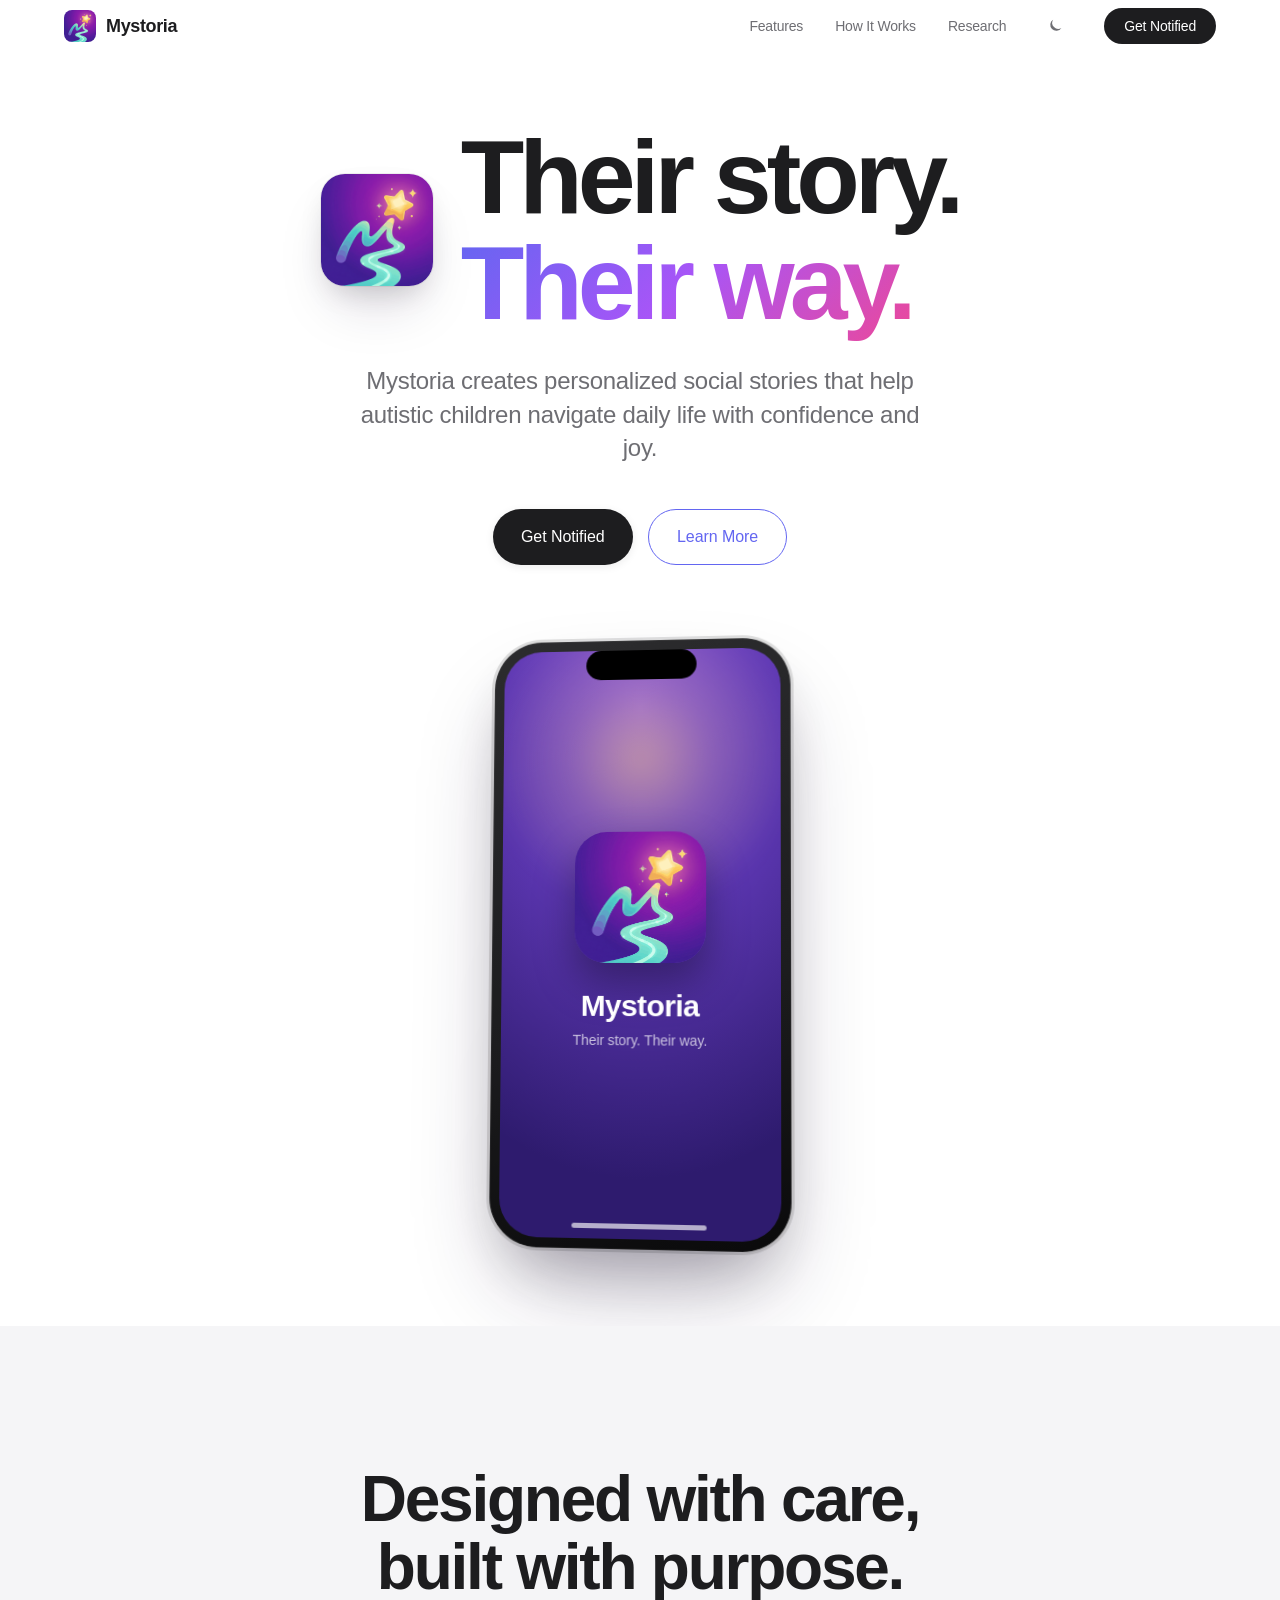
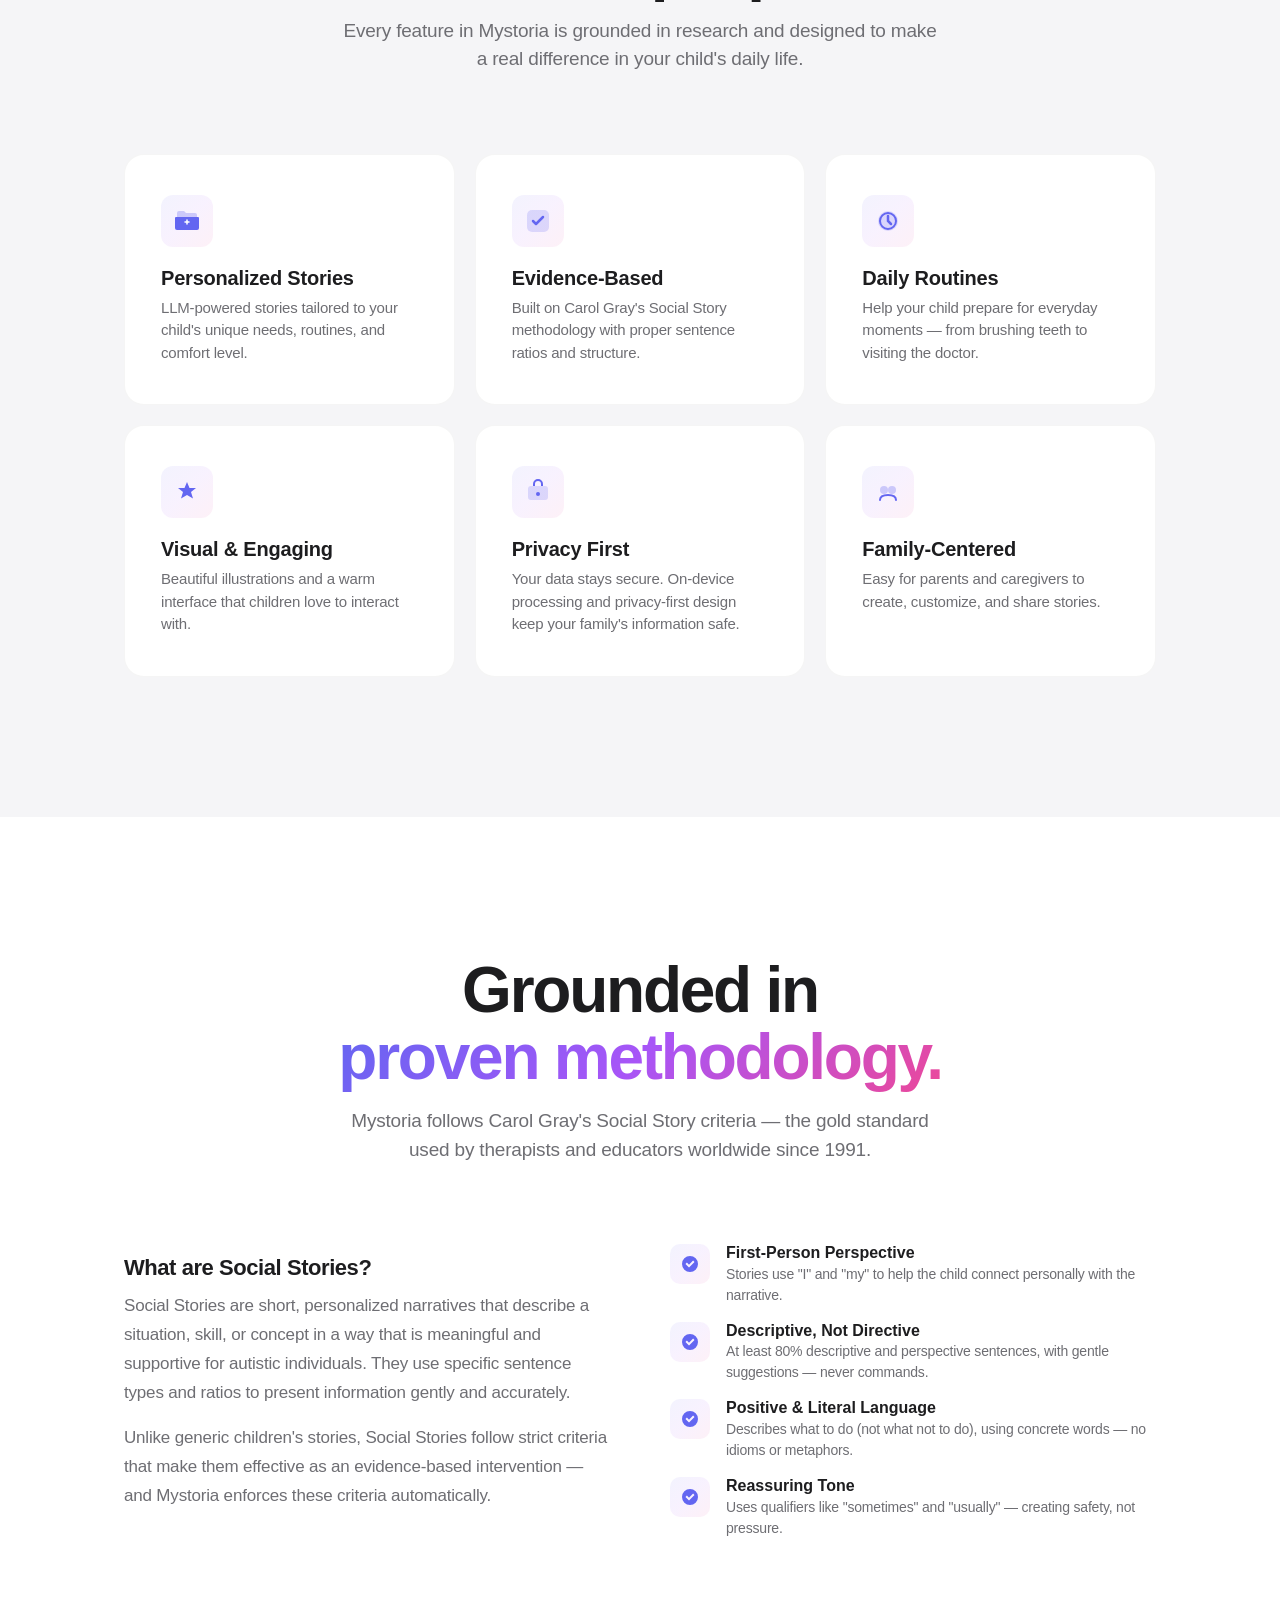
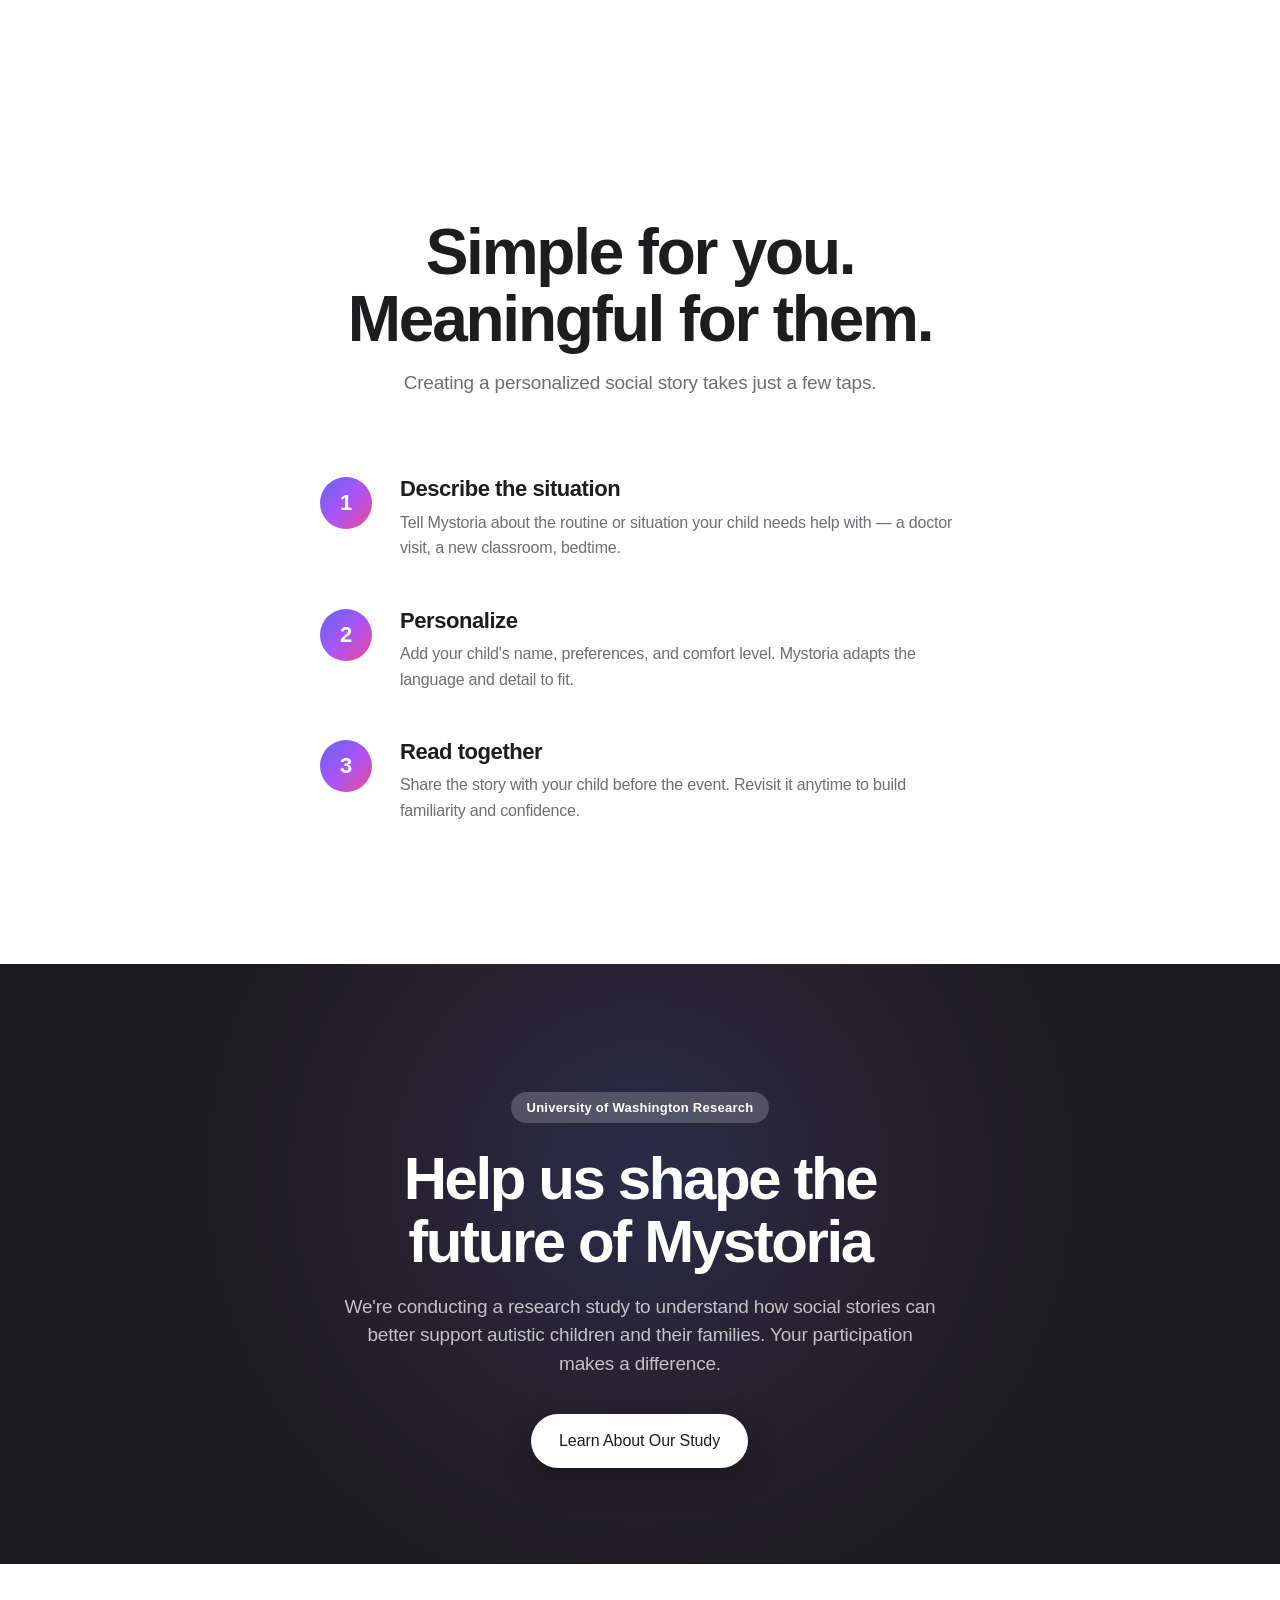
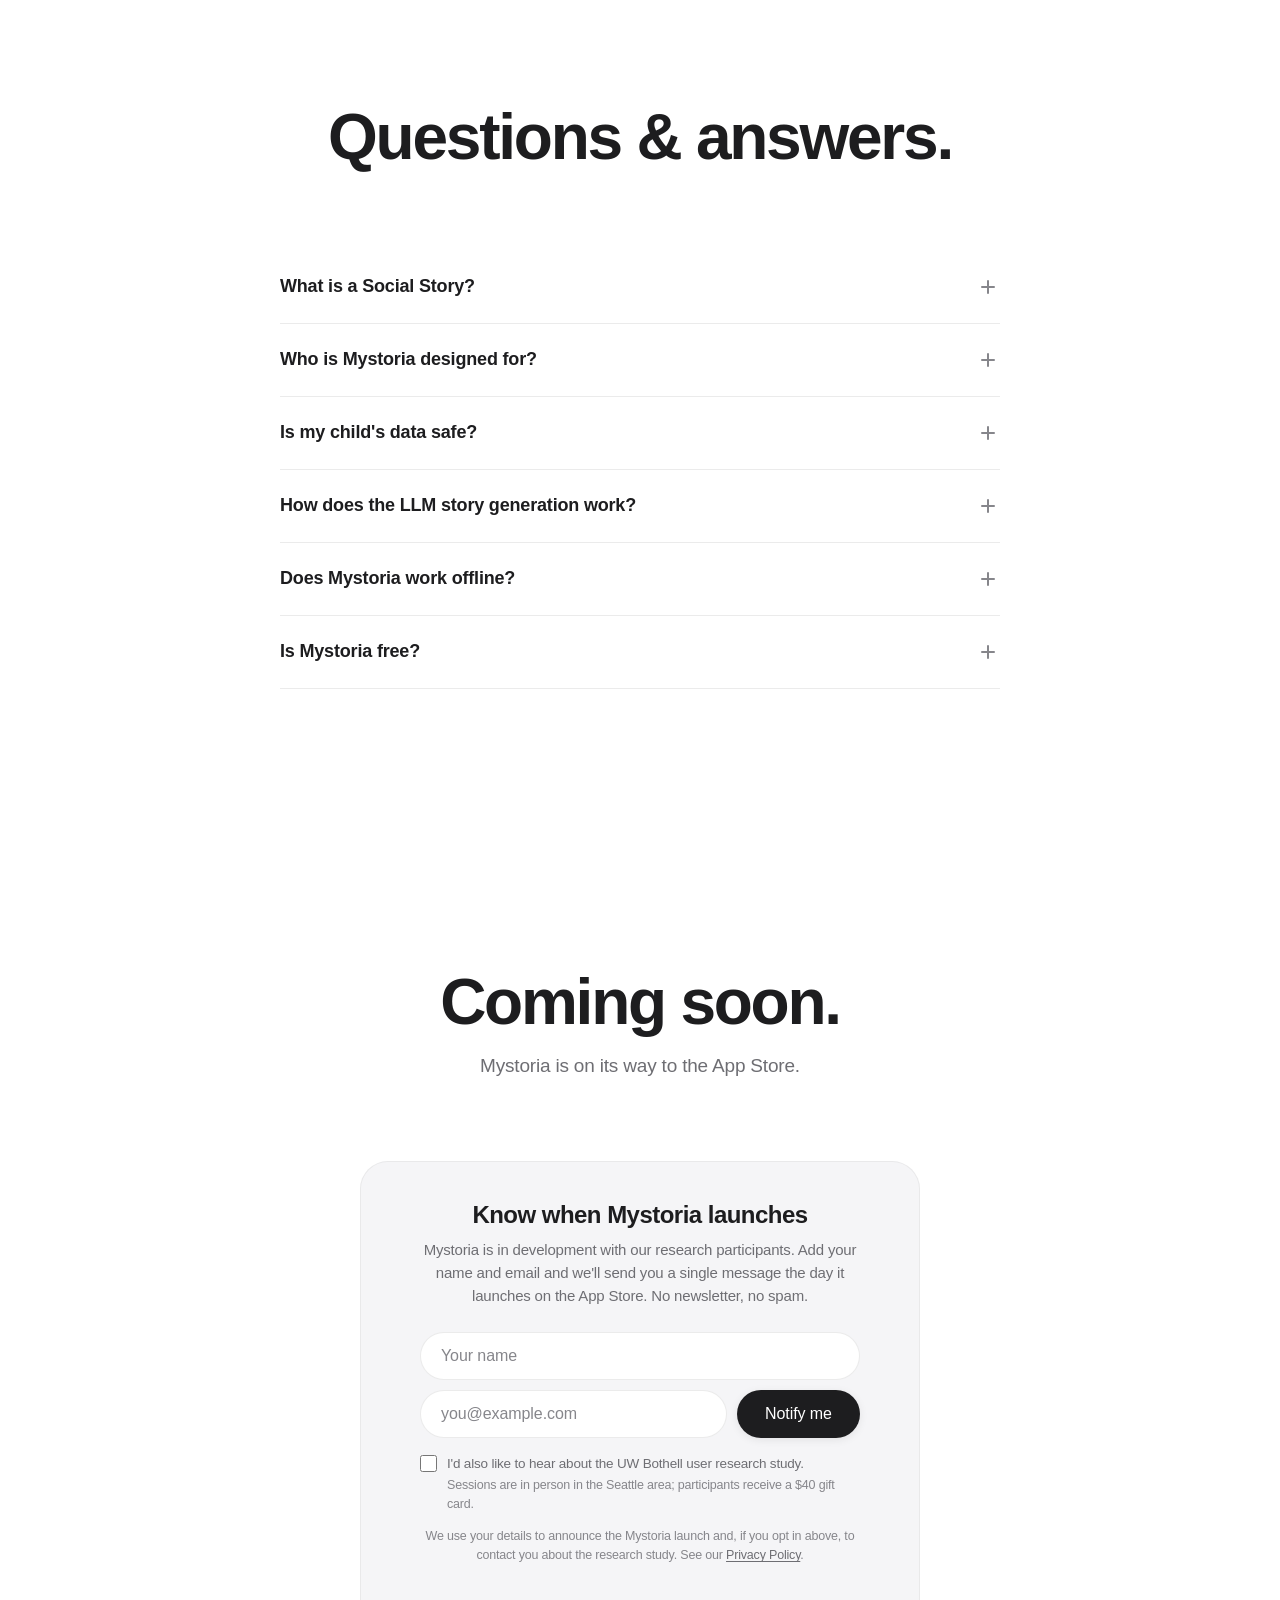
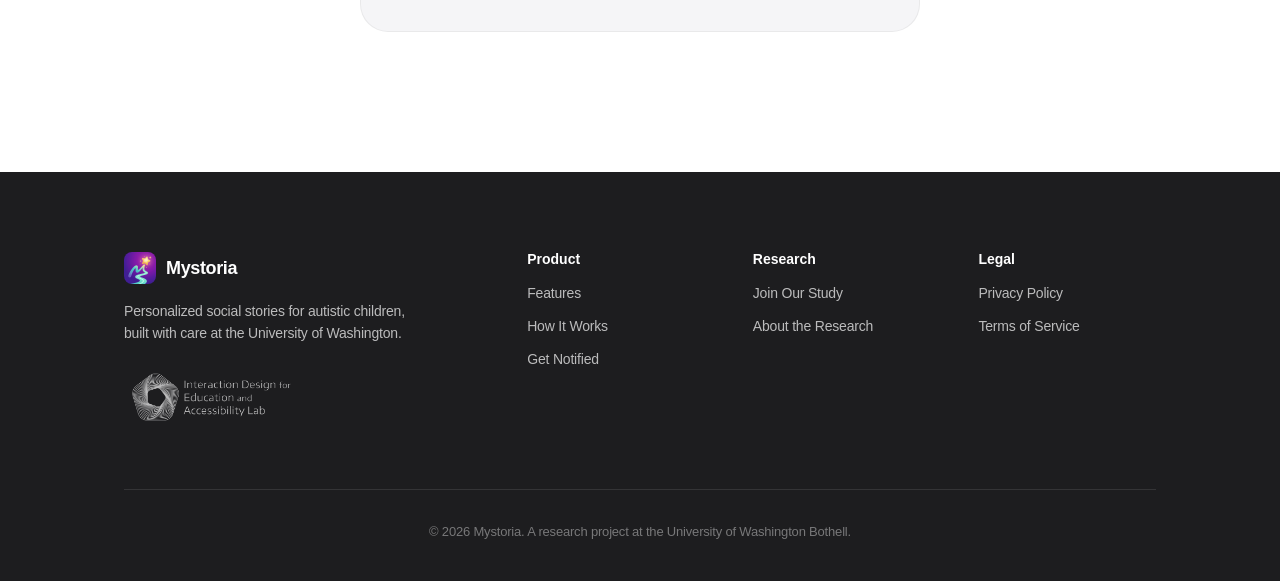
==== commit 9525ad9a: "Remove public TestFlight download links The app runs on the OpenAI API, so it stays limited to resea" ====
--- a/index.html
+++ b/index.html
@@ -90,7 +90,7 @@
                     <svg class="theme-icon theme-icon--moon" viewBox="0 0 24 24" fill="none" aria-hidden="true"><path d="M20.5 14.5A8 8 0 0 1 9.5 3.5a8 8 0 1 0 11 11z" fill="currentColor"/></svg>
                     <svg class="theme-icon theme-icon--sun" viewBox="0 0 24 24" fill="none" aria-hidden="true"><circle cx="12" cy="12" r="4" fill="currentColor"/><g stroke="currentColor" stroke-width="2" stroke-linecap="round"><line x1="12" y1="3" x2="12" y2="5"/><line x1="12" y1="19" x2="12" y2="21"/><line x1="3" y1="12" x2="5" y2="12"/><line x1="19" y1="12" x2="21" y2="12"/><line x1="5.6" y1="5.6" x2="6.8" y2="6.8"/><line x1="17.2" y1="17.2" x2="18.4" y2="18.4"/><line x1="5.6" y1="18.4" x2="6.8" y2="17.2"/><line x1="17.2" y1="6.8" x2="18.4" y2="5.6"/></g></svg>
                 </button>
-                <a href="#download" class="nav-cta">Download</a>
+                <a href="#download" class="nav-cta">Get Notified</a>
             </div>
         </div>
     </nav>
@@ -110,12 +110,7 @@
                 navigate daily life with confidence and joy.
             </p>
             <div class="hero-actions">
-                <a href="https://testflight.apple.com/join/bk2C2GAj" target="_blank" rel="noopener" class="btn btn-primary">
-                    <svg width="20" height="20" viewBox="0 0 20 20" fill="none">
-                        <path d="M14.5 10.6c0-2.1 1.7-3.1 1.8-3.2-1-1.4-2.5-1.6-3-1.7-1.3-.1-2.5.8-3.1.8-.7 0-1.7-.7-2.8-.7-1.4 0-2.7.8-3.5 2.1-1.5 2.6-.4 6.4 1.1 8.5.7 1 1.6 2.2 2.7 2.1 1.1 0 1.5-.7 2.8-.7 1.3 0 1.6.7 2.8.7 1.2 0 2-1 2.7-2.1.8-1.2 1.2-2.4 1.2-2.4 0-.1-2.3-.9-2.3-3.4h-.4zM12.3 4.3c.6-.7 1-1.7.9-2.7-1 0-2.1.6-2.8 1.4-.6.7-1.1 1.7-1 2.7 1.1.1 2.2-.6 2.9-1.4z" fill="currentColor"/>
-                    </svg>
-                    Join the TestFlight Beta
-                </a>
+                <a href="#download" class="btn btn-primary">Get Notified</a>
                 <a href="#features" class="btn btn-secondary">Learn More</a>
             </div>
         </div>
@@ -374,33 +369,23 @@
                         <span class="faq-icon"></span>
                     </button>
                     <div class="faq-answer">
-                        <p>Mystoria is free to download and use, and will always be free.</p>
-                    </div>
-                </div>
-            </div>
-        </div>
-    </section>
-
-    <!-- Download -->
+                        <p>Mystoria will be free to download and use when it launches, and will always be free.</p>
+                    </div>
+                </div>
+            </div>
+        </div>
+    </section>
+
+    <!-- Get Notified -->
     <section class="section download" id="download">
         <div class="container">
             <div class="section-header animate-on-scroll">
-                <h2 class="section-title">Ready to get started?</h2>
-                <p class="section-subtitle">Mystoria is in beta — try it free on TestFlight.</p>
-                <div class="download-actions">
-                    <a href="https://testflight.apple.com/join/bk2C2GAj" target="_blank" rel="noopener" class="app-store-badge" aria-label="Join the Mystoria beta on TestFlight">
-                        <svg width="200" height="60" viewBox="0 0 200 60" fill="none">
-                            <rect width="200" height="60" rx="10" fill="#000"/>
-                            <text x="60" y="22" fill="#fff" font-size="10" font-family="Inter, sans-serif">Join the beta on</text>
-                            <text x="60" y="42" fill="#fff" font-size="20" font-weight="600" font-family="Inter, sans-serif">TestFlight</text>
-                            <path d="M30 18c-6.6 0-12 5.4-12 12s5.4 12 12 12 12-5.4 12-12-5.4-12-12-12zm5.6 8.4l-7.4 9.8a1 1 0 0 1-1.5.1l-3.6-3.6a1 1 0 1 1 1.4-1.4l2.8 2.8 6.7-8.9a1 1 0 1 1 1.6 1.2z" fill="#0D96F2"/>
-                        </svg>
-                    </a>
-                </div>
+                <h2 class="section-title">Coming soon.</h2>
+                <p class="section-subtitle">Mystoria is on its way to the App Store.</p>
             </div>
             <div class="notify-card animate-on-scroll">
                 <h3 class="notify-title">Know when Mystoria launches</h3>
-                <p class="notify-text">Mystoria is in TestFlight beta today. Add your name and email and we'll send a single message the day it arrives on the App Store. No newsletter, no spam.</p>
+                <p class="notify-text">Mystoria is in development with our research participants. Add your name and email and we'll send you a single message the day it launches on the App Store. No newsletter, no spam.</p>
                 <form class="notify-form" id="notify-form" novalidate>
                     <input type="text" name="name" id="notify-name" class="notify-input notify-input--full" placeholder="Your name" autocomplete="name" required aria-label="Your name">
                     <div class="notify-row">
@@ -437,7 +422,7 @@
                     <h4>Product</h4>
                     <a href="#features">Features</a>
                     <a href="#how-it-works">How It Works</a>
-                    <a href="#download">Download</a>
+                    <a href="#download">Get Notified</a>
                 </div>
                 <div class="footer-links">
                     <h4>Research</h4>
--- a/css/style.css
+++ b/css/style.css
@@ -614,23 +614,10 @@
     line-height: 1.6;
 }
 
-/* --- Download --- */
+/* --- Get Notified --- */
 .download {
     background: var(--bg-primary);
     padding: var(--section-padding) 0;
-}
-
-.download-actions {
-    margin-top: 32px;
-}
-
-.app-store-badge {
-    display: inline-block;
-    transition: var(--transition);
-}
-
-.app-store-badge:hover {
-    transform: scale(1.05);
 }
 
 /* --- Footer --- */
@@ -1839,20 +1826,6 @@
     border-bottom-color: rgba(255, 255, 255, 0.08);
 }
 
-/* App Store / TestFlight badge: invert to white-on-black in dark mode */
-[data-theme="dark"] .app-store-badge svg rect {
-    fill: #ffffff;
-}
-
-[data-theme="dark"] .app-store-badge svg text {
-    fill: #000000;
-}
-
-/* Keep the TestFlight brand-blue checkmark; invert any other badge glyph */
-[data-theme="dark"] .app-store-badge svg path:not([fill="#0D96F2"]) {
-    fill: #000000;
-}
-
 /* Hero app icon — swap the outer ring to white-low-alpha */
 [data-theme="dark"] .hero-app-icon {
     box-shadow:
@@ -1884,7 +1857,7 @@
    ============================================================ */
 .notify-card {
     max-width: 560px;
-    margin: 56px auto 0;
+    margin: 0 auto;
     padding: 40px 40px 34px;
     background: var(--bg-secondary);
     border: 1px solid rgba(0, 0, 0, 0.05);
@@ -2029,7 +2002,6 @@
 @media (max-width: 768px) {
     .notify-card {
         padding: 32px 24px 28px;
-        margin-top: 40px;
     }
 
     .notify-row {
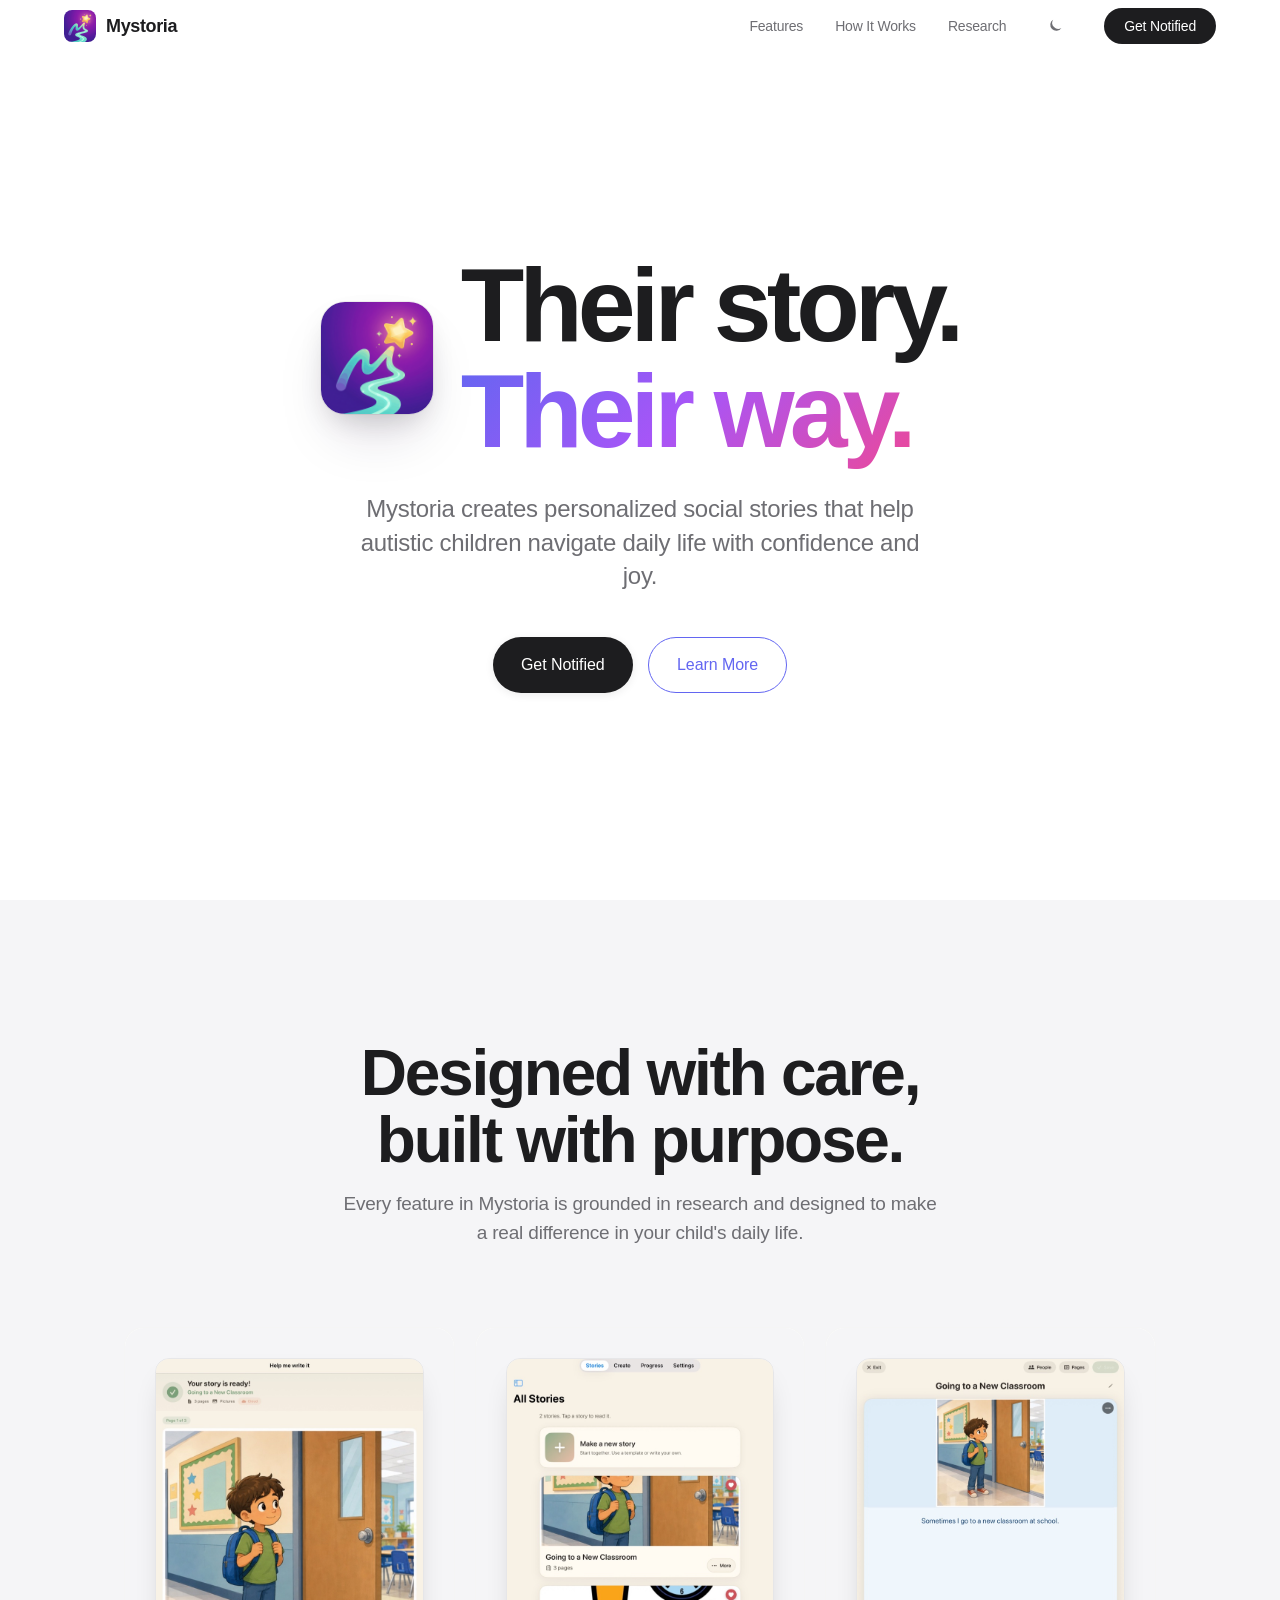
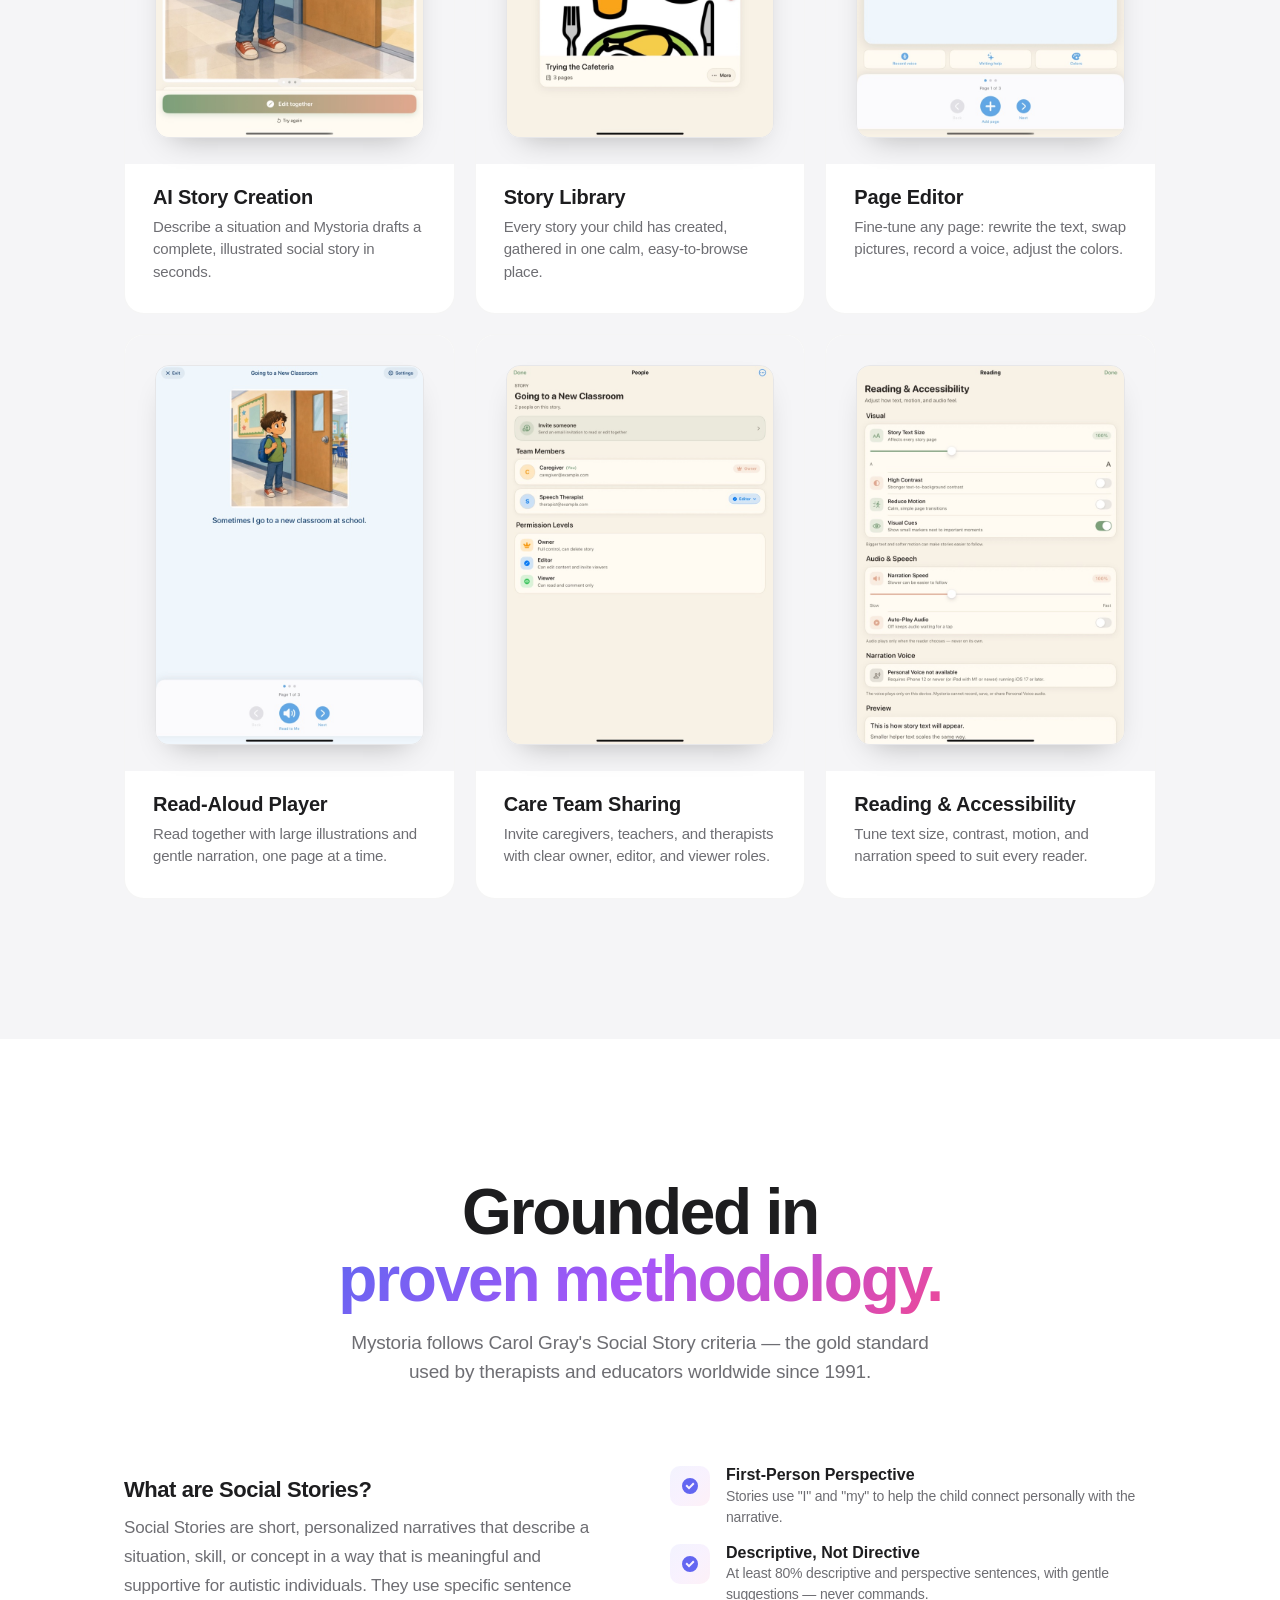
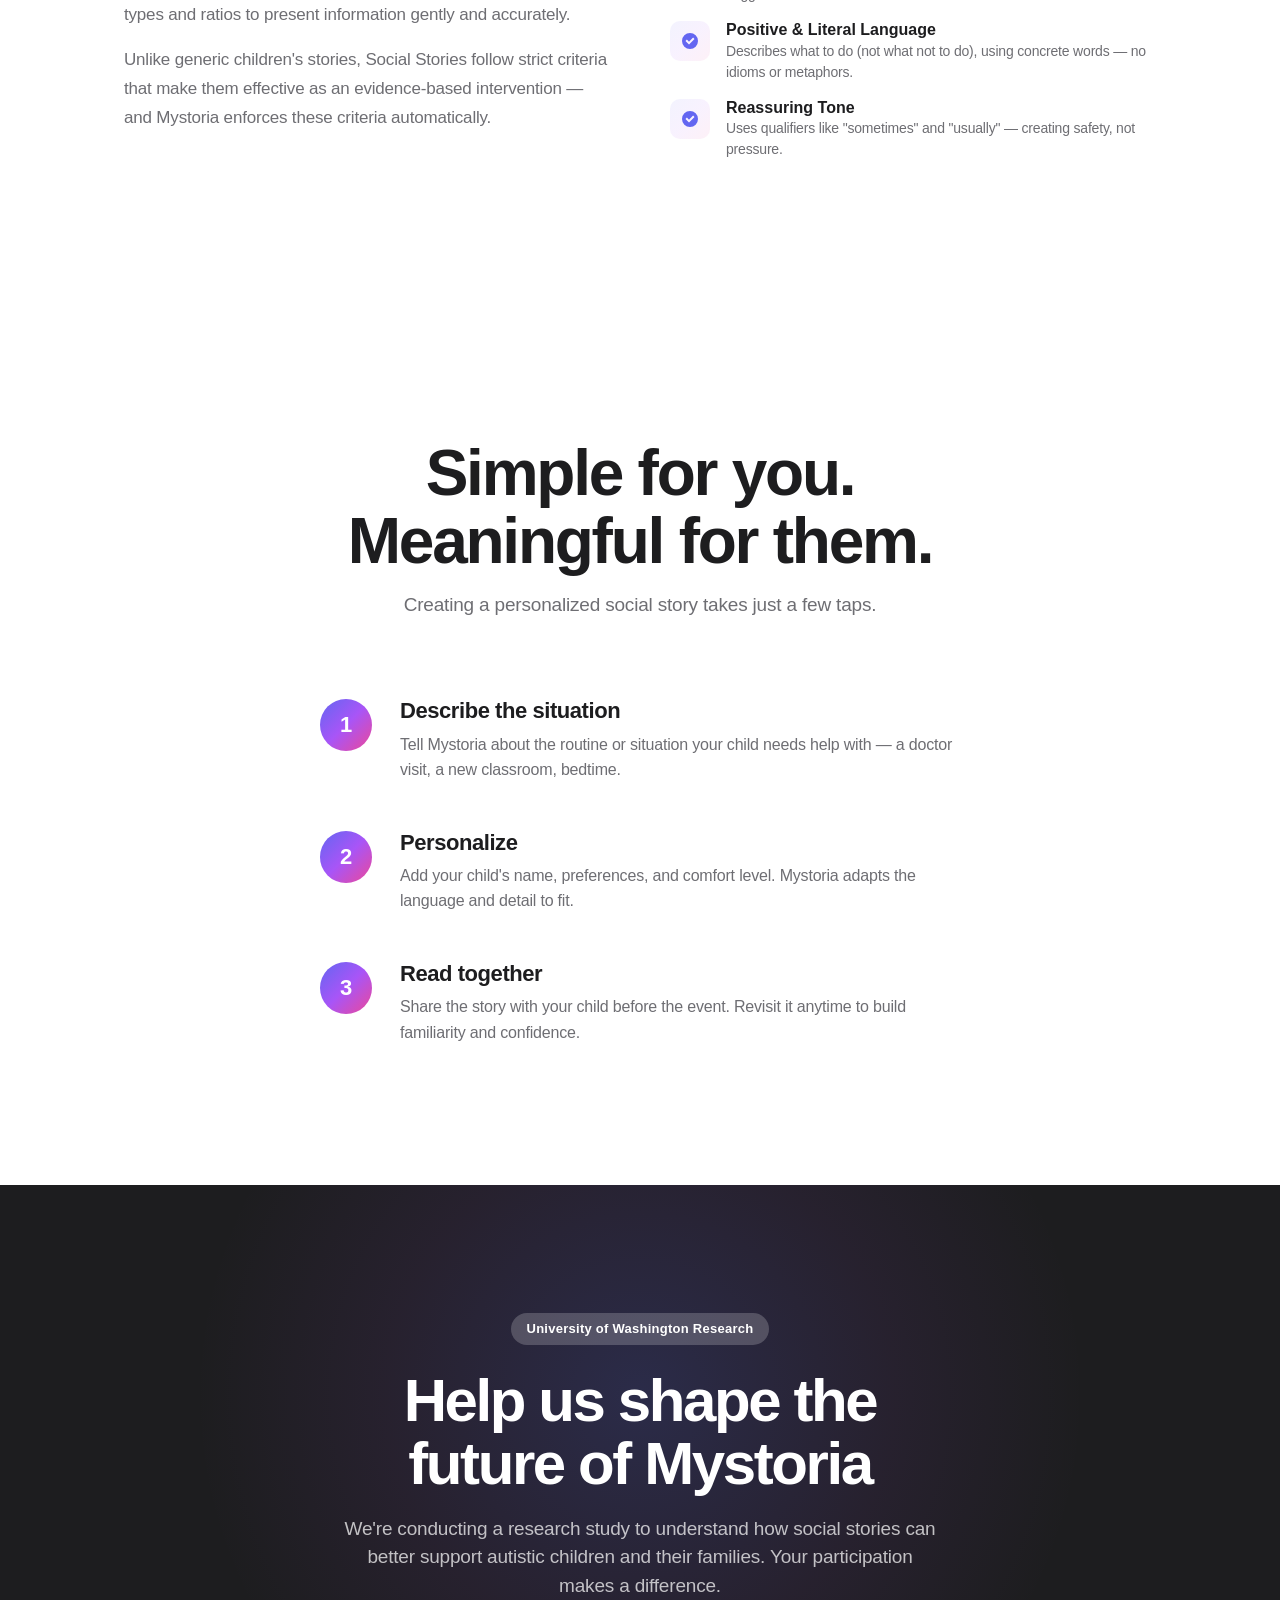
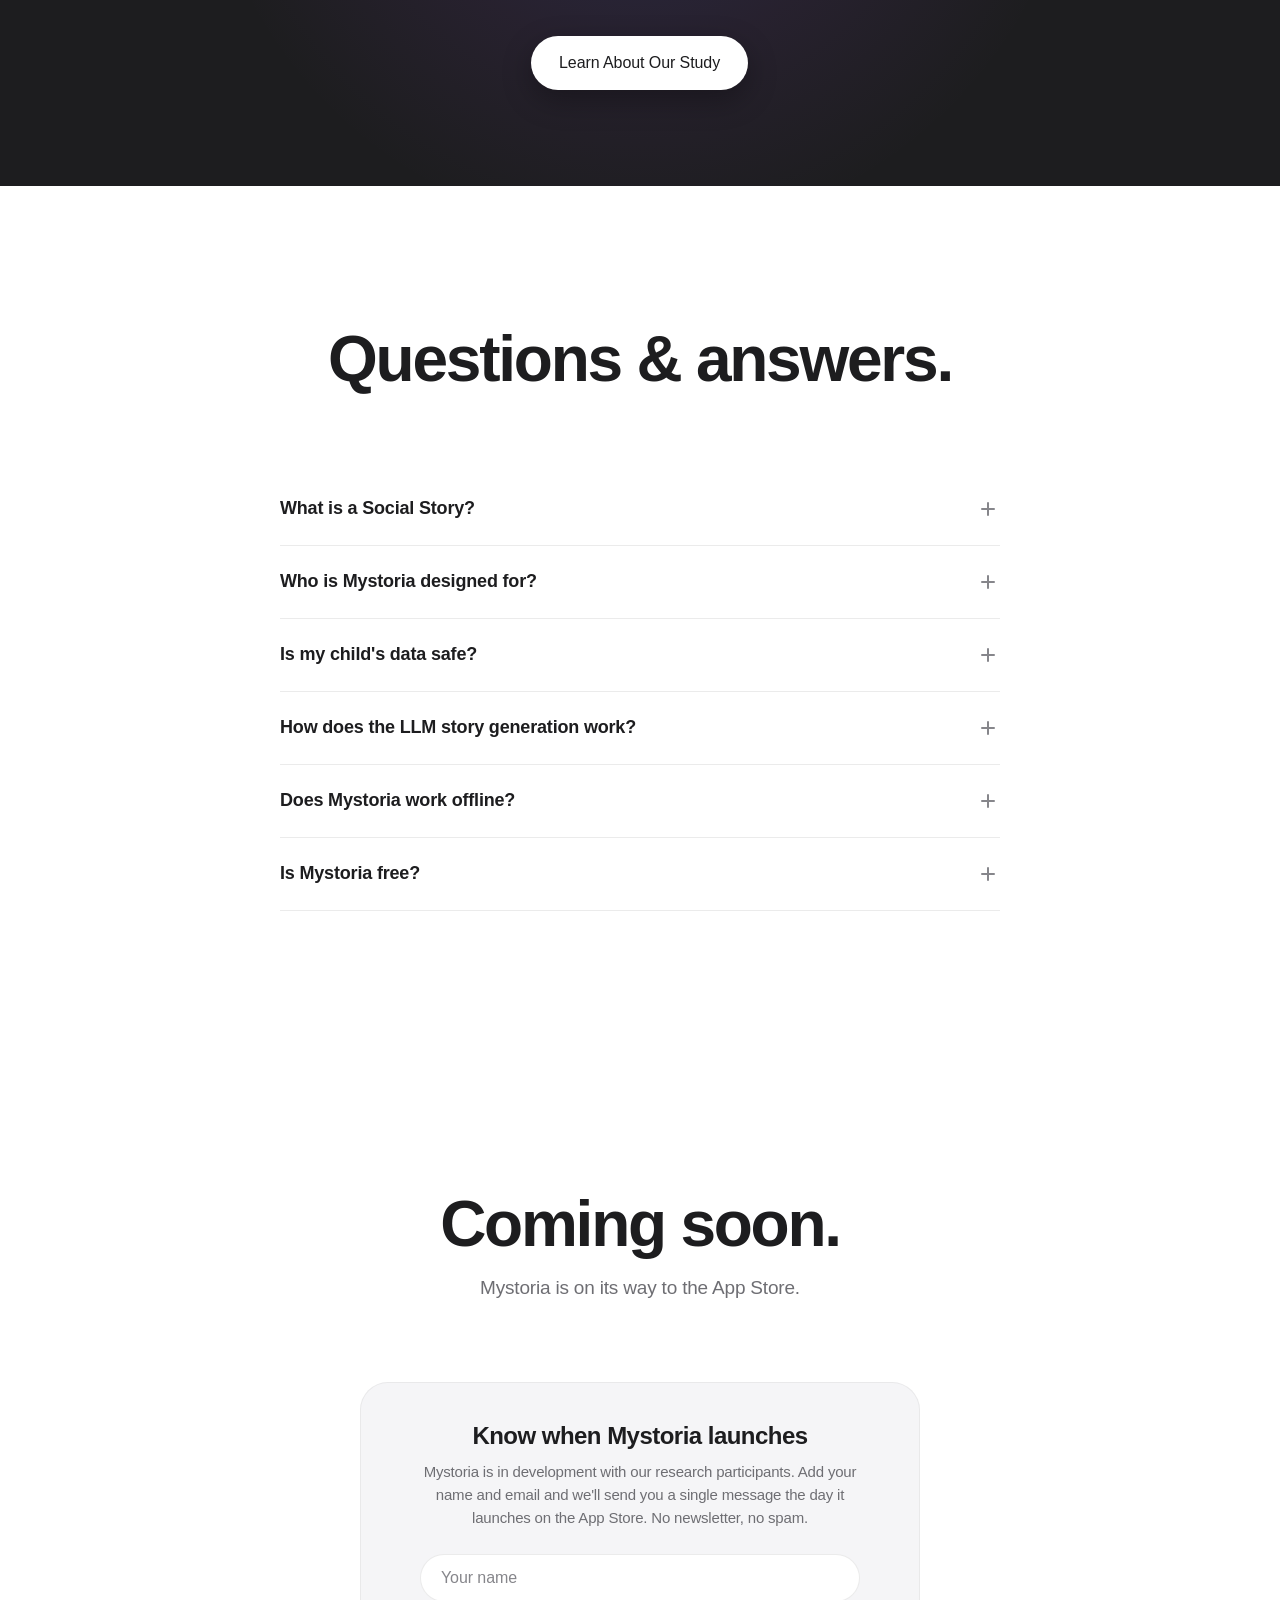
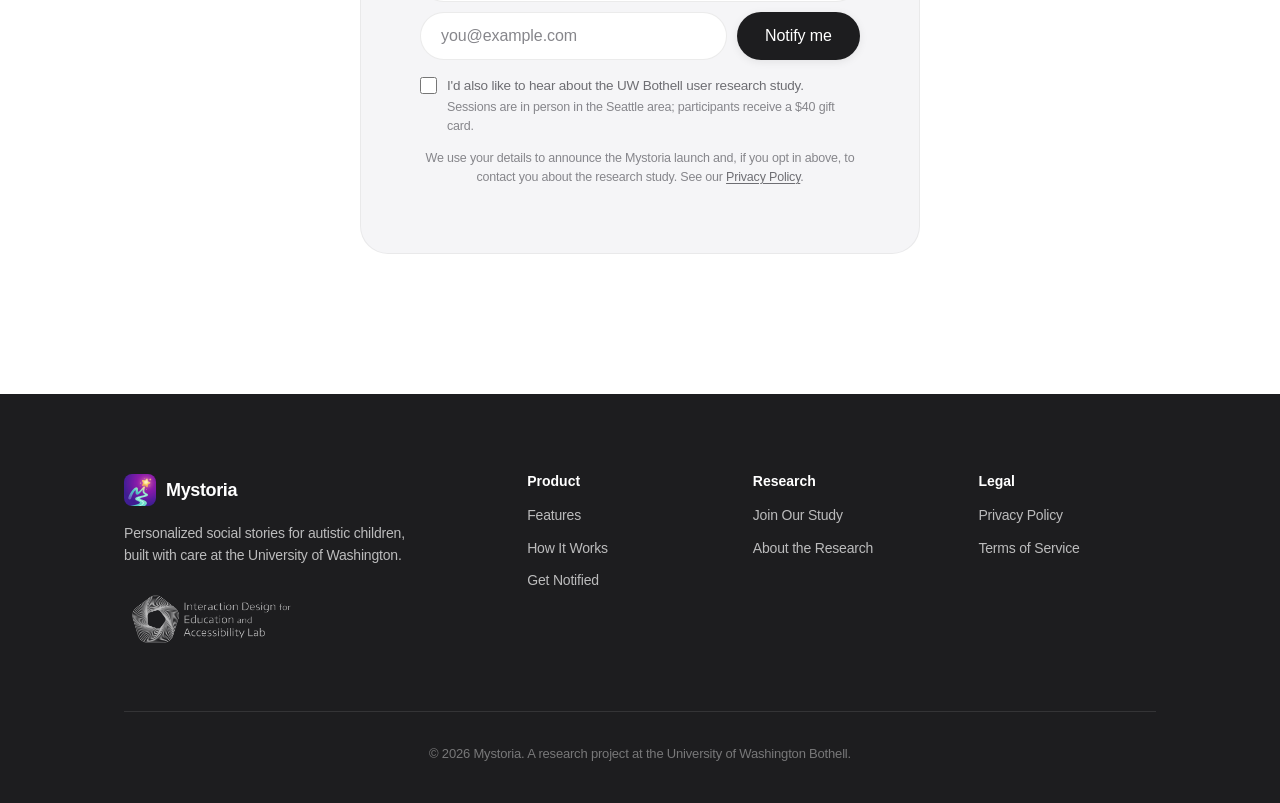
==== commit 54f0cb47: "Show real app screenshots in features; simplify hero Rebuild the features section as a screenshot ca" ====
--- a/index.html
+++ b/index.html
@@ -114,22 +114,6 @@
                 <a href="#features" class="btn btn-secondary">Learn More</a>
             </div>
         </div>
-        <div class="hero-visual" data-parallax>
-            <div class="phone-mockup">
-                <div class="phone-frame">
-                    <div class="phone-notch" aria-hidden="true"></div>
-                    <div class="phone-screen">
-                        <div class="phone-splash">
-                            <div class="phone-splash-glow" aria-hidden="true"></div>
-                            <img src="images/app-icon.png" alt="" class="phone-splash-icon">
-                            <h3 class="phone-splash-title">Mystoria</h3>
-                            <p class="phone-splash-sub">Their story. Their way.</p>
-                            <div class="phone-splash-home" aria-hidden="true"></div>
-                        </div>
-                    </div>
-                </div>
-            </div>
-        </div>
     </section>
 
     <!-- Features -->
@@ -141,73 +125,58 @@
             </div>
             <div class="features-grid">
                 <div class="feature-card animate-on-scroll">
-                    <div class="feature-icon">
-                        <svg width="28" height="28" viewBox="0 0 28 28" fill="none">
-                            <path d="M4 6a2 2 0 012-2h5l2 2h9a2 2 0 012 2v4H4V6z" fill="url(#g1)" opacity="0.3"/>
-                            <path d="M3 10h22a1 1 0 011 1v10a2 2 0 01-2 2H4a2 2 0 01-2-2V11a1 1 0 011-1z" fill="url(#g1)"/>
-                            <path d="M12 15h4M14 13v4" stroke="#fff" stroke-width="1.5" stroke-linecap="round"/>
-                            <defs><linearGradient id="g1" x1="2" y1="4" x2="26" y2="23"><stop stop-color="#6366f1"/><stop offset="1" stop-color="#a855f7"/></linearGradient></defs>
-                        </svg>
-                    </div>
-                    <h3>Personalized Stories</h3>
-                    <p>LLM-powered stories tailored to your child's unique needs, routines, and comfort level.</p>
-                </div>
-                <div class="feature-card animate-on-scroll">
-                    <div class="feature-icon">
-                        <svg width="28" height="28" viewBox="0 0 28 28" fill="none">
-                            <rect x="3" y="3" width="22" height="22" rx="5" fill="url(#g2)" opacity="0.2"/>
-                            <path d="M9 14l3 3 7-7" stroke="url(#g2)" stroke-width="2.5" stroke-linecap="round" stroke-linejoin="round"/>
-                            <defs><linearGradient id="g2" x1="3" y1="3" x2="25" y2="25"><stop stop-color="#6366f1"/><stop offset="1" stop-color="#a855f7"/></linearGradient></defs>
-                        </svg>
-                    </div>
-                    <h3>Evidence-Based</h3>
-                    <p>Built on Carol Gray's Social Story methodology with proper sentence ratios and structure.</p>
-                </div>
-                <div class="feature-card animate-on-scroll">
-                    <div class="feature-icon">
-                        <svg width="28" height="28" viewBox="0 0 28 28" fill="none">
-                            <rect x="4" y="4" width="20" height="20" rx="10" fill="url(#g3)" opacity="0.2"/>
-                            <path d="M14 9v5l3 3" stroke="url(#g3)" stroke-width="2.5" stroke-linecap="round"/>
-                            <circle cx="14" cy="14" r="8" stroke="url(#g3)" stroke-width="2"/>
-                            <defs><linearGradient id="g3" x1="4" y1="4" x2="24" y2="24"><stop stop-color="#6366f1"/><stop offset="1" stop-color="#a855f7"/></linearGradient></defs>
-                        </svg>
-                    </div>
-                    <h3>Daily Routines</h3>
-                    <p>Help your child prepare for everyday moments — from brushing teeth to visiting the doctor.</p>
-                </div>
-                <div class="feature-card animate-on-scroll">
-                    <div class="feature-icon">
-                        <svg width="28" height="28" viewBox="0 0 28 28" fill="none">
-                            <path d="M14 4l2.5 6H23l-5 4 2 6.5L14 17l-6 3.5 2-6.5-5-4h6.5L14 4z" fill="url(#g4)"/>
-                            <defs><linearGradient id="g4" x1="4" y1="4" x2="24" y2="24"><stop stop-color="#6366f1"/><stop offset="1" stop-color="#a855f7"/></linearGradient></defs>
-                        </svg>
-                    </div>
-                    <h3>Visual & Engaging</h3>
-                    <p>Beautiful illustrations and a warm interface that children love to interact with.</p>
-                </div>
-                <div class="feature-card animate-on-scroll">
-                    <div class="feature-icon">
-                        <svg width="28" height="28" viewBox="0 0 28 28" fill="none">
-                            <rect x="4" y="8" width="20" height="14" rx="3" fill="url(#g5)" opacity="0.2"/>
-                            <path d="M10 8V6a4 4 0 018 0v2" stroke="url(#g5)" stroke-width="2"/>
-                            <circle cx="14" cy="16" r="2" fill="url(#g5)"/>
-                            <defs><linearGradient id="g5" x1="4" y1="6" x2="24" y2="22"><stop stop-color="#6366f1"/><stop offset="1" stop-color="#a855f7"/></linearGradient></defs>
-                        </svg>
-                    </div>
-                    <h3>Privacy First</h3>
-                    <p>Your data stays secure. On-device processing and privacy-first design keep your family's information safe.</p>
-                </div>
-                <div class="feature-card animate-on-scroll">
-                    <div class="feature-icon">
-                        <svg width="28" height="28" viewBox="0 0 28 28" fill="none">
-                            <circle cx="10" cy="12" r="4" fill="url(#g6)" opacity="0.3"/>
-                            <circle cx="18" cy="12" r="4" fill="url(#g6)" opacity="0.3"/>
-                            <path d="M6 22c0-3 2.7-5 8-5s8 2 8 5" stroke="url(#g6)" stroke-width="2" stroke-linecap="round"/>
-                            <defs><linearGradient id="g6" x1="4" y1="6" x2="24" y2="24"><stop stop-color="#6366f1"/><stop offset="1" stop-color="#a855f7"/></linearGradient></defs>
-                        </svg>
-                    </div>
-                    <h3>Family-Centered</h3>
-                    <p>Easy for parents and caregivers to create, customize, and share stories.</p>
+                    <div class="feature-stage">
+                        <img src="images/screenshots/ai-preview.jpg" alt="An AI-generated story preview in Mystoria" class="feature-shot" width="720" height="1019" loading="lazy">
+                    </div>
+                    <div class="feature-text">
+                        <h3>AI Story Creation</h3>
+                        <p>Describe a situation and Mystoria drafts a complete, illustrated social story in seconds.</p>
+                    </div>
+                </div>
+                <div class="feature-card animate-on-scroll">
+                    <div class="feature-stage">
+                        <img src="images/screenshots/library.jpg" alt="The story library in Mystoria" class="feature-shot" width="720" height="1019" loading="lazy">
+                    </div>
+                    <div class="feature-text">
+                        <h3>Story Library</h3>
+                        <p>Every story your child has created, gathered in one calm, easy-to-browse place.</p>
+                    </div>
+                </div>
+                <div class="feature-card animate-on-scroll">
+                    <div class="feature-stage">
+                        <img src="images/screenshots/editor.jpg" alt="Editing a story page in Mystoria" class="feature-shot" width="720" height="1019" loading="lazy">
+                    </div>
+                    <div class="feature-text">
+                        <h3>Page Editor</h3>
+                        <p>Fine-tune any page: rewrite the text, swap pictures, record a voice, adjust the colors.</p>
+                    </div>
+                </div>
+                <div class="feature-card animate-on-scroll">
+                    <div class="feature-stage">
+                        <img src="images/screenshots/player.jpg" alt="Reading a story in Mystoria's read-aloud player" class="feature-shot" width="720" height="1019" loading="lazy">
+                    </div>
+                    <div class="feature-text">
+                        <h3>Read-Aloud Player</h3>
+                        <p>Read together with large illustrations and gentle narration, one page at a time.</p>
+                    </div>
+                </div>
+                <div class="feature-card animate-on-scroll">
+                    <div class="feature-stage">
+                        <img src="images/screenshots/collaboration.jpg" alt="Care team sharing and roles in Mystoria" class="feature-shot" width="720" height="1019" loading="lazy">
+                    </div>
+                    <div class="feature-text">
+                        <h3>Care Team Sharing</h3>
+                        <p>Invite caregivers, teachers, and therapists with clear owner, editor, and viewer roles.</p>
+                    </div>
+                </div>
+                <div class="feature-card animate-on-scroll">
+                    <div class="feature-stage">
+                        <img src="images/screenshots/accessibility.jpg" alt="Reading and accessibility settings in Mystoria" class="feature-shot" width="720" height="1019" loading="lazy">
+                    </div>
+                    <div class="feature-text">
+                        <h3>Reading &amp; Accessibility</h3>
+                        <p>Tune text size, contrast, motion, and narration speed to suit every reader.</p>
+                    </div>
                 </div>
             </div>
         </div>
--- a/css/style.css
+++ b/css/style.css
@@ -282,7 +282,6 @@
 
 .hero-content {
     max-width: 820px;
-    margin-bottom: 72px;
     position: relative;
     z-index: 1;
 }
@@ -332,132 +331,6 @@
     flex-wrap: wrap;
 }
 
-/* --- Phone Mockup --- */
-.hero-visual {
-    position: relative;
-    z-index: 1;
-    will-change: transform;
-    transition: transform 0.1s linear;
-}
-
-.phone-mockup {
-    perspective: 1200px;
-}
-
-.phone-frame {
-    position: relative;
-    width: 300px;
-    height: 610px;
-    background: linear-gradient(165deg, #2c2c2e 0%, #1c1c1e 60%, #0a0a0b 100%);
-    border-radius: 48px;
-    padding: 10px;
-    box-shadow:
-        0 0 0 1px rgba(255,255,255,0.06) inset,
-        0 0 0 3px rgba(0,0,0,0.12),
-        0 50px 100px -24px rgba(30, 15, 60, 0.32),
-        0 30px 60px -16px rgba(0, 0, 0, 0.22);
-    transform: rotateY(-5deg) rotateX(3deg);
-    transition: transform 0.8s cubic-bezier(0.2, 0.8, 0.2, 1);
-}
-
-.phone-frame:hover {
-    transform: rotateY(0deg) rotateX(0deg);
-}
-
-.phone-notch {
-    position: absolute;
-    top: 10px;
-    left: 50%;
-    transform: translateX(-50%);
-    width: 112px;
-    height: 30px;
-    background: #000;
-    border-radius: 20px;
-    z-index: 2;
-}
-
-.phone-screen {
-    width: 100%;
-    height: 100%;
-    border-radius: 38px;
-    overflow: hidden;
-    position: relative;
-}
-
-.phone-splash {
-    position: absolute;
-    inset: 0;
-    display: flex;
-    flex-direction: column;
-    align-items: center;
-    justify-content: center;
-    background:
-        radial-gradient(120% 80% at 50% 10%, #8E5CD6 0%, #5B36B0 46%, #2E1B6E 100%);
-    color: #fff;
-    overflow: hidden;
-}
-
-.phone-splash-glow {
-    position: absolute;
-    top: -10%;
-    left: 50%;
-    transform: translateX(-50%);
-    width: 340px;
-    height: 340px;
-    background: radial-gradient(circle, rgba(255, 213, 128, 0.45) 0%, rgba(255, 213, 128, 0.16) 30%, transparent 65%);
-    filter: blur(10px);
-    pointer-events: none;
-    animation: splashGlow 6s ease-in-out infinite;
-}
-
-.phone-splash-icon {
-    width: 132px;
-    height: 132px;
-    border-radius: 32px;
-    box-shadow:
-        0 20px 40px rgba(0, 0, 0, 0.35),
-        0 0 0 1px rgba(255, 255, 255, 0.06) inset;
-    margin-bottom: 26px;
-    position: relative;
-    z-index: 1;
-}
-
-.phone-splash-title {
-    font-family: var(--font);
-    font-size: 30px;
-    font-weight: 600;
-    letter-spacing: -0.02em;
-    margin: 0 0 8px;
-    color: #fff;
-    position: relative;
-    z-index: 1;
-}
-
-.phone-splash-sub {
-    font-size: 14px;
-    color: rgba(255, 255, 255, 0.72);
-    letter-spacing: -0.005em;
-    margin: 0;
-    position: relative;
-    z-index: 1;
-}
-
-.phone-splash-home {
-    position: absolute;
-    left: 50%;
-    transform: translateX(-50%);
-    bottom: 10px;
-    width: 134px;
-    height: 5px;
-    background: rgba(255, 255, 255, 0.65);
-    border-radius: 3px;
-}
-
-@keyframes splashGlow {
-    0%, 100% { opacity: 0.85; transform: translateX(-50%) scale(1); }
-    50%      { opacity: 1;    transform: translateX(-50%) scale(1.06); }
-}
-
 /* --- Sections --- */
 .section {
     padding: var(--section-padding) 0;
@@ -476,7 +349,7 @@
 .feature-card {
     background: var(--bg-primary);
     border-radius: var(--radius-md);
-    padding: 40px 36px;
+    overflow: hidden;
     transition: transform 0.45s cubic-bezier(0.2, 0.8, 0.2, 1),
                 box-shadow 0.45s cubic-bezier(0.2, 0.8, 0.2, 1);
     border: 1px solid rgba(0,0,0,0.04);
@@ -488,19 +361,22 @@
     border-color: rgba(0,0,0,0.06);
 }
 
-.feature-card h3 {
-    letter-spacing: -0.015em;
-}
-
-.feature-icon {
-    width: 52px;
-    height: 52px;
-    background: var(--gradient-subtle);
-    border-radius: var(--radius-sm);
-    display: flex;
-    align-items: center;
-    justify-content: center;
-    margin-bottom: 20px;
+.feature-stage {
+    background: var(--bg-secondary);
+    padding: 30px 30px 26px;
+}
+
+.feature-shot {
+    width: 100%;
+    height: auto;
+    display: block;
+    border-radius: 14px;
+    border: 1px solid rgba(0, 0, 0, 0.06);
+    box-shadow: 0 14px 30px -16px rgba(0, 0, 0, 0.3);
+}
+
+.feature-text {
+    padding: 22px 28px 30px;
 }
 
 .feature-card h3 {
@@ -809,21 +685,6 @@
         letter-spacing: -0.04em;
     }
 
-    .phone-frame {
-        width: 260px;
-        height: 528px;
-        border-radius: 42px;
-    }
-
-    .phone-splash-icon {
-        width: 112px;
-        height: 112px;
-        border-radius: 26px;
-    }
-
-    .phone-splash-title { font-size: 26px; }
-    .phone-splash-sub { font-size: 13px; }
-
     .hero-actions {
         flex-direction: column;
         align-items: center;
@@ -835,23 +696,17 @@
         justify-content: center;
     }
 
-    .phone-frame {
-        width: 220px;
-        height: 440px;
-        border-radius: 32px;
-    }
-
-    .phone-screen {
-        border-radius: 24px;
-    }
-
     .features-grid {
         grid-template-columns: 1fr;
         gap: 16px;
     }
 
-    .feature-card {
-        padding: 28px 24px;
+    .feature-stage {
+        padding: 22px 22px 20px;
+    }
+
+    .feature-text {
+        padding: 20px 22px 26px;
     }
 
     .section-header {
@@ -1766,6 +1621,11 @@
     box-shadow: none;
 }
 
+[data-theme="dark"] .feature-shot {
+    border-color: rgba(255, 255, 255, 0.08);
+    box-shadow: 0 14px 30px -16px rgba(0, 0, 0, 0.65);
+}
+
 [data-theme="dark"] .feature-card:hover,
 [data-theme="dark"] .eligibility-item:hover,
 [data-theme="dark"] .team-member:hover {
@@ -1832,15 +1692,6 @@
         0 0 0 1px rgba(255, 255, 255, 0.08),
         0 12px 30px -10px rgba(0, 0, 0, 0.6),
         0 30px 60px -20px rgba(0, 0, 0, 0.4);
-}
-
-/* Phone mockup frame — keep the gunmetal look but intensify shadows */
-[data-theme="dark"] .phone-frame {
-    box-shadow:
-        0 0 0 1px rgba(255, 255, 255, 0.06) inset,
-        0 0 0 3px rgba(255, 255, 255, 0.04),
-        0 50px 100px -24px rgba(0, 0, 0, 0.75),
-        0 30px 60px -16px rgba(0, 0, 0, 0.5);
 }
 
 /* Mobile menu overlay */
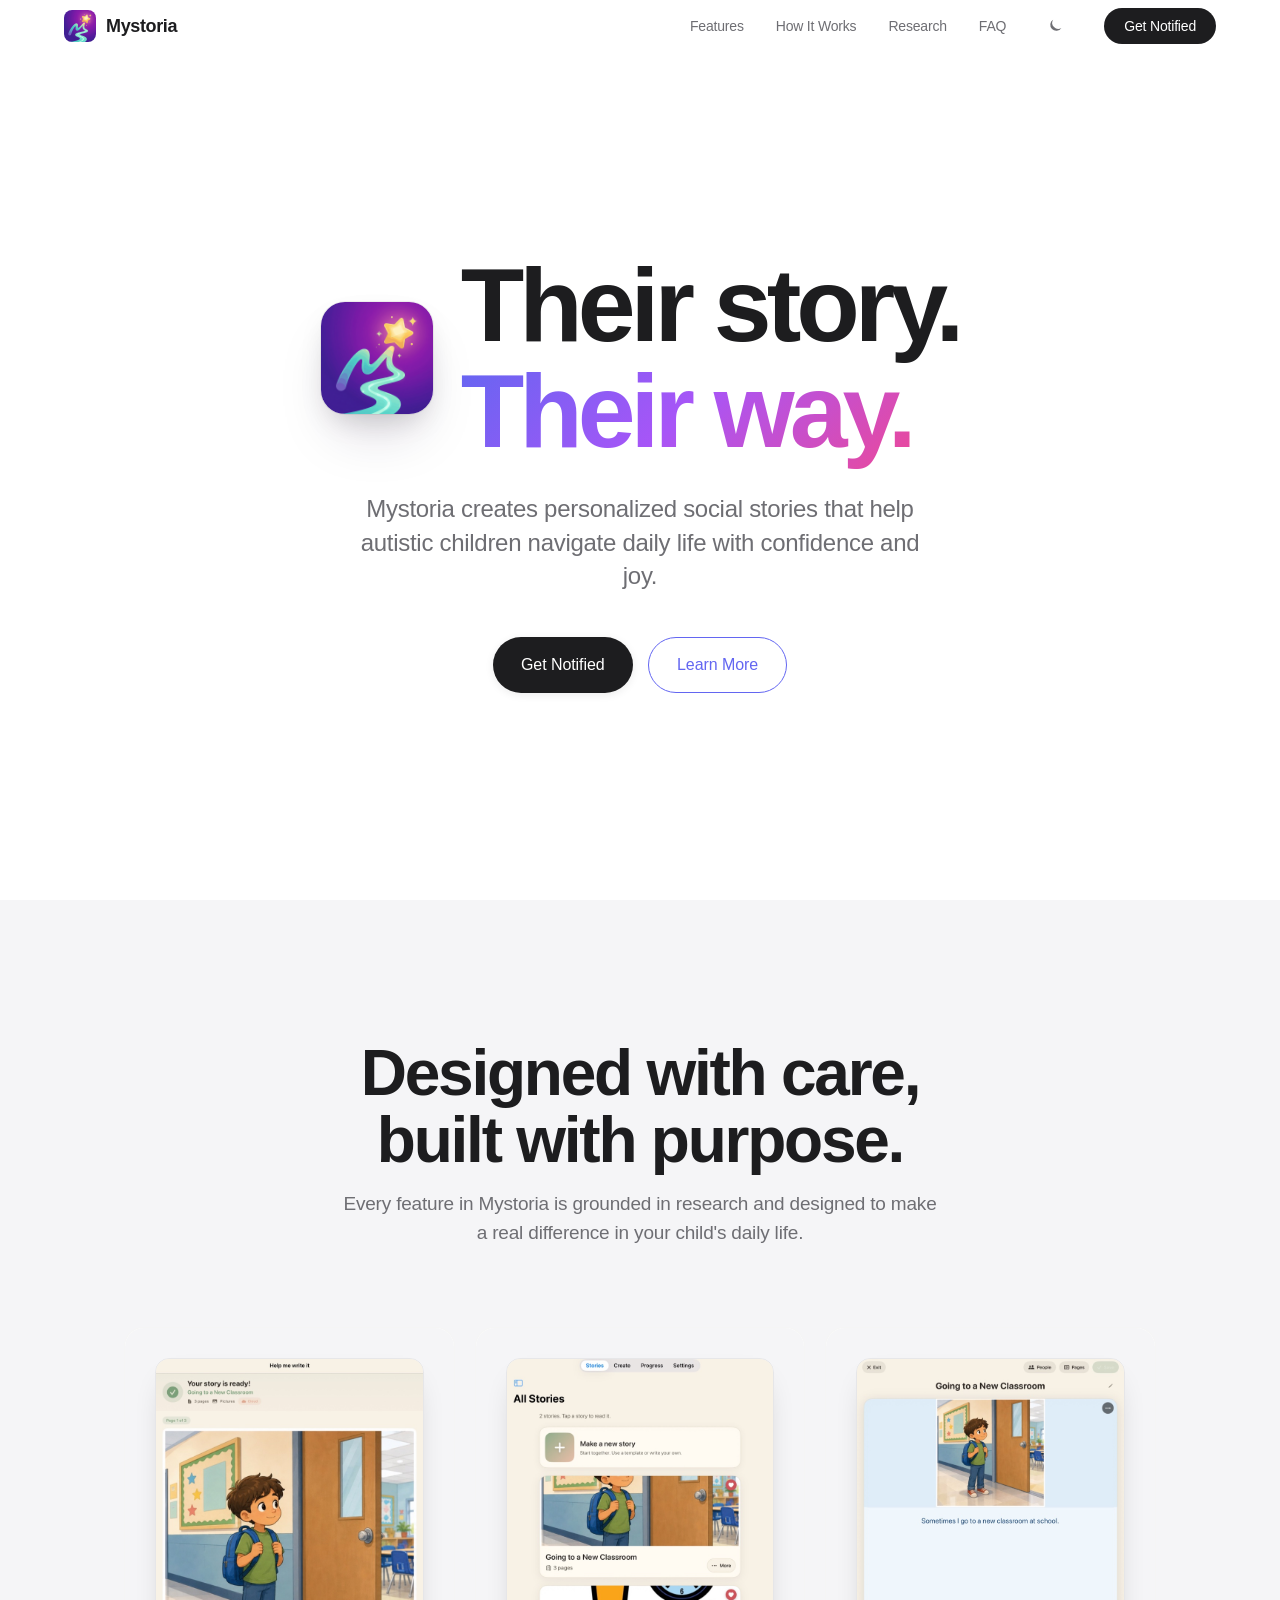
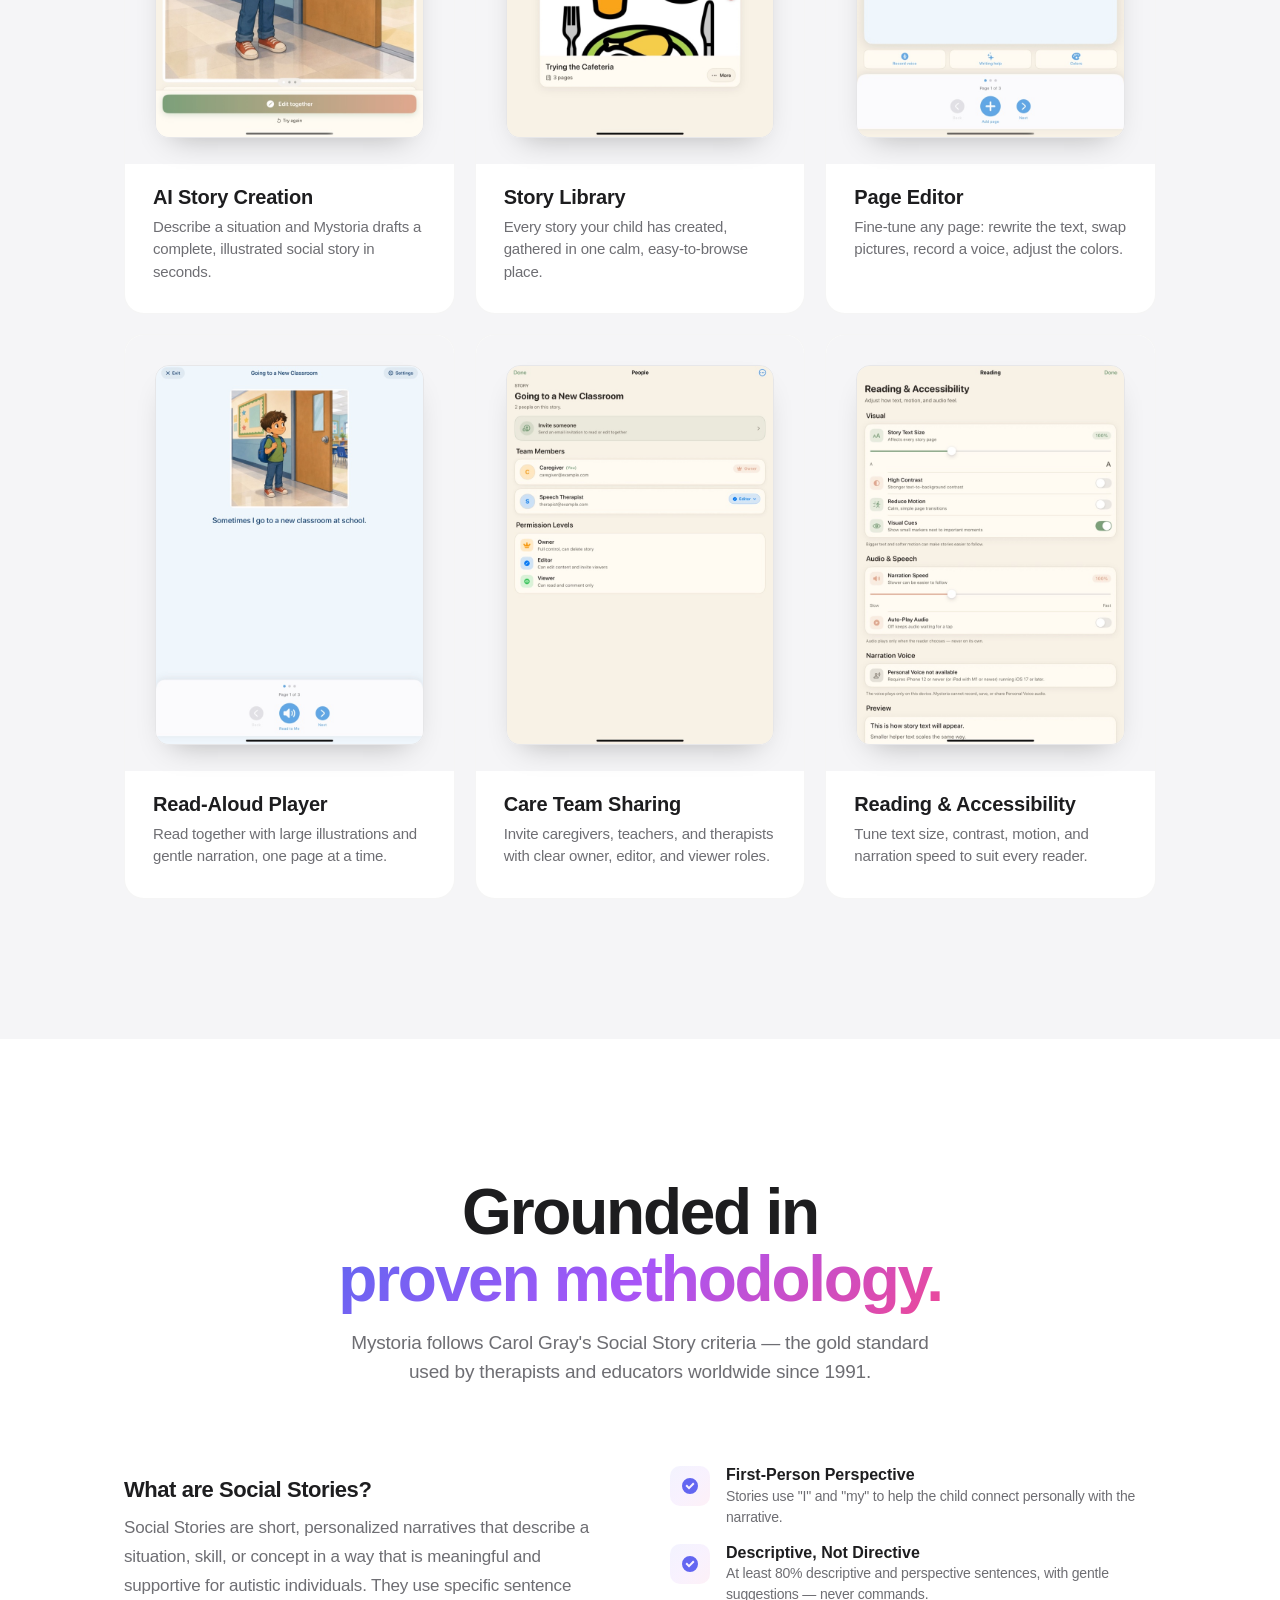
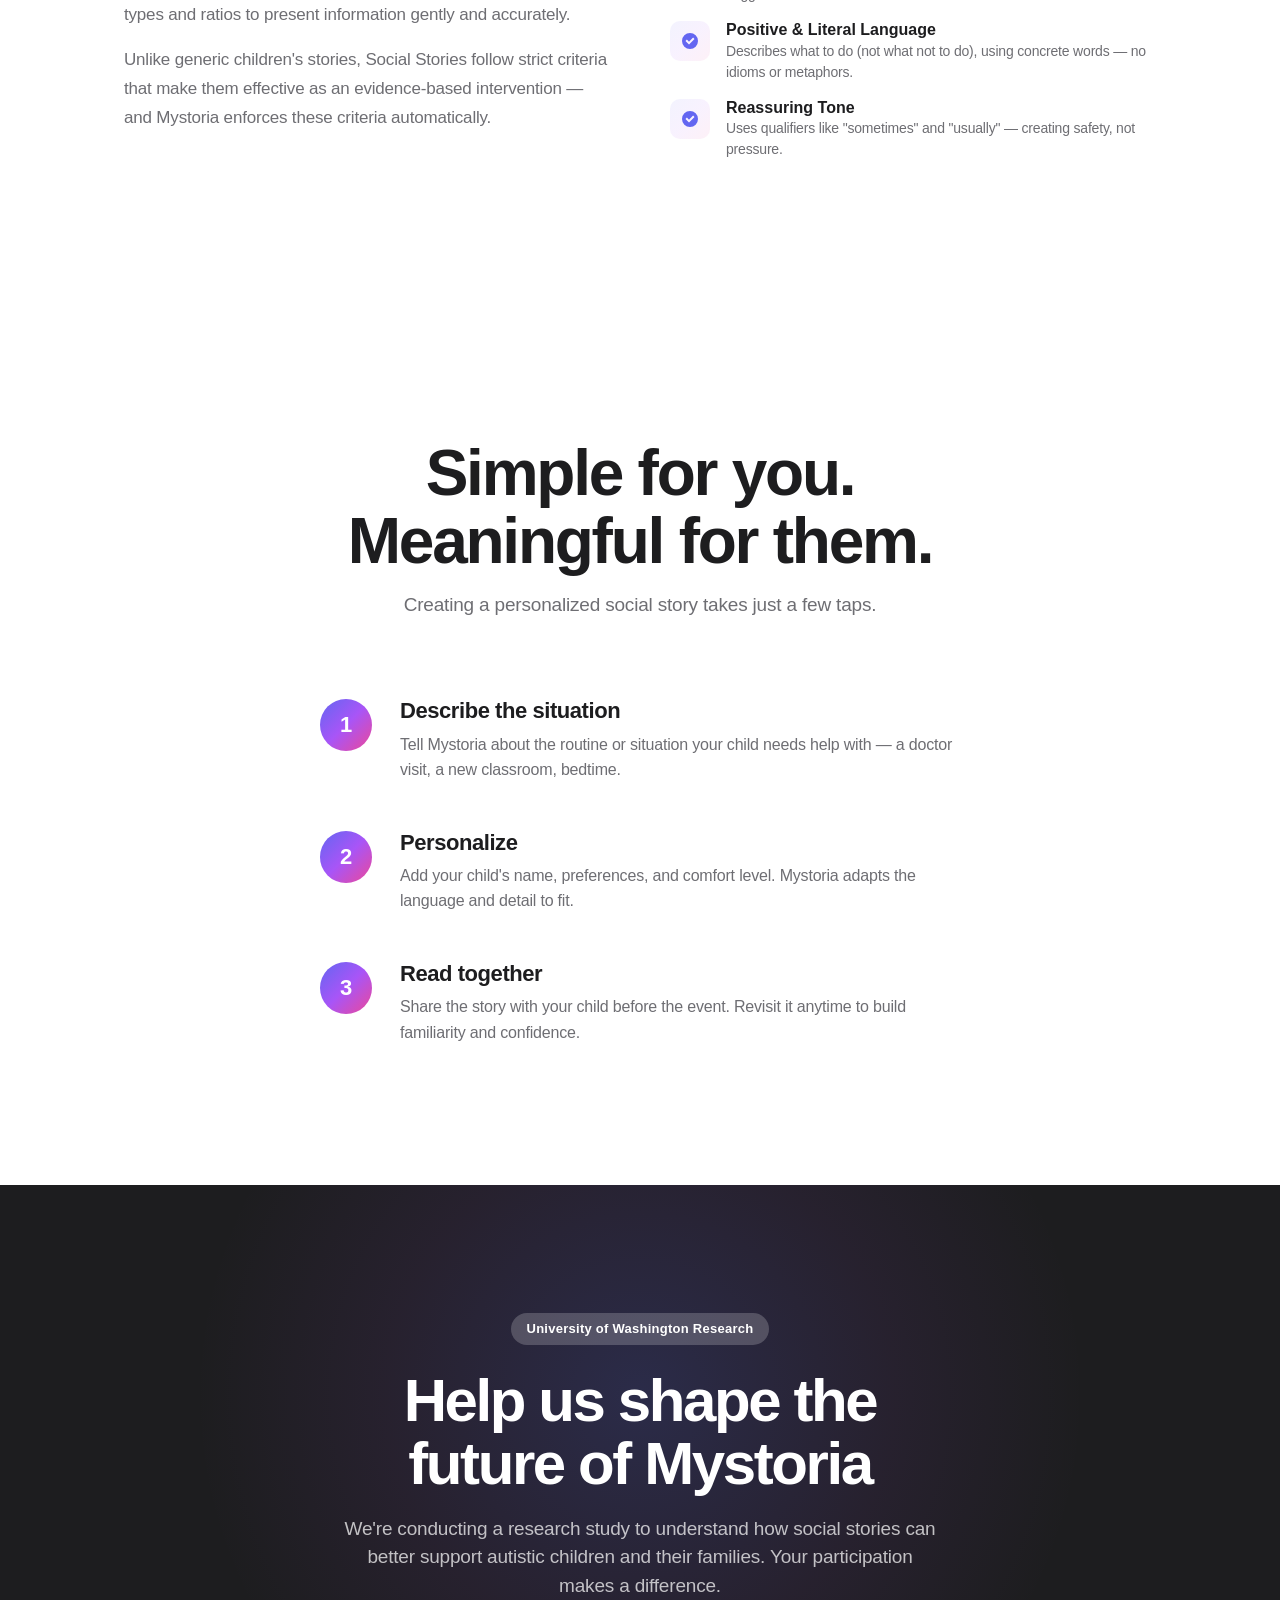
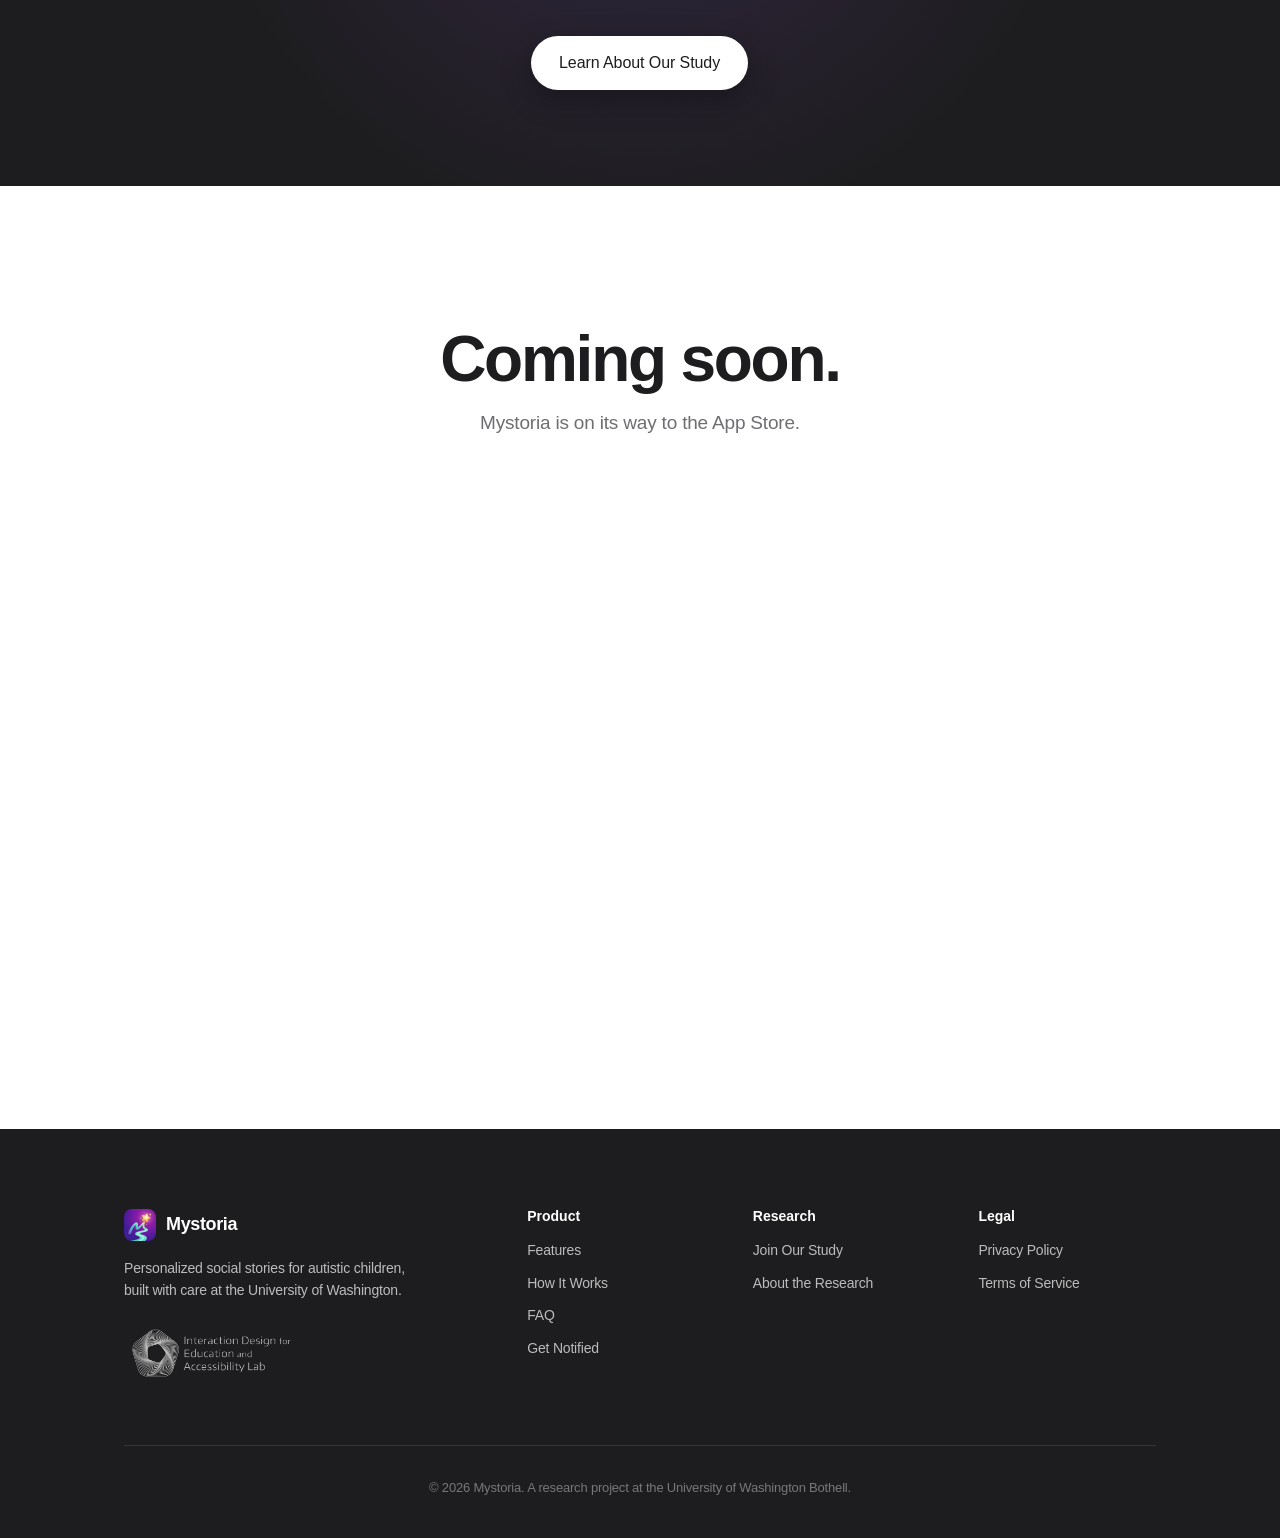
==== commit 7cc69f25: "Move FAQ to its own page Extract the Questions & Answers section from the home page into a dedicated" ====
--- a/index.html
+++ b/index.html
@@ -86,6 +86,7 @@
                 <a href="#features">Features</a>
                 <a href="#how-it-works">How It Works</a>
                 <a href="research.html">Research</a>
+                <a href="faq.html">FAQ</a>
                 <button class="theme-toggle" id="theme-toggle" aria-label="Toggle color theme" type="button">
                     <svg class="theme-icon theme-icon--moon" viewBox="0 0 24 24" fill="none" aria-hidden="true"><path d="M20.5 14.5A8 8 0 0 1 9.5 3.5a8 8 0 1 0 11 11z" fill="currentColor"/></svg>
                     <svg class="theme-icon theme-icon--sun" viewBox="0 0 24 24" fill="none" aria-hidden="true"><circle cx="12" cy="12" r="4" fill="currentColor"/><g stroke="currentColor" stroke-width="2" stroke-linecap="round"><line x1="12" y1="3" x2="12" y2="5"/><line x1="12" y1="19" x2="12" y2="21"/><line x1="3" y1="12" x2="5" y2="12"/><line x1="19" y1="12" x2="21" y2="12"/><line x1="5.6" y1="5.6" x2="6.8" y2="6.8"/><line x1="17.2" y1="17.2" x2="18.4" y2="18.4"/><line x1="5.6" y1="18.4" x2="6.8" y2="17.2"/><line x1="17.2" y1="6.8" x2="18.4" y2="5.6"/></g></svg>
@@ -280,71 +281,6 @@
         </div>
     </section>
 
-    <!-- FAQ -->
-    <section class="section faq" id="faq">
-        <div class="container">
-            <div class="section-header animate-on-scroll">
-                <h2 class="section-title">Questions & answers.</h2>
-            </div>
-            <div class="faq-list animate-on-scroll">
-                <div class="faq-item">
-                    <button class="faq-question">
-                        What is a Social Story?
-                        <span class="faq-icon"></span>
-                    </button>
-                    <div class="faq-answer">
-                        <p>A Social Story is a short, personalized narrative developed by Carol Gray that describes a situation, skill, or concept using specific sentence types and ratios. They are an evidence-based tool used by therapists, educators, and families to help autistic individuals understand and prepare for everyday situations.</p>
-                    </div>
-                </div>
-                <div class="faq-item">
-                    <button class="faq-question">
-                        Who is Mystoria designed for?
-                        <span class="faq-icon"></span>
-                    </button>
-                    <div class="faq-answer">
-                        <p>Mystoria is designed for both adults and children. Parents, caregivers, educators, and autistic individuals of all ages can use the app to create, customize, and read personalized social stories.</p>
-                    </div>
-                </div>
-                <div class="faq-item">
-                    <button class="faq-question">
-                        Is my child's data safe?
-                        <span class="faq-icon"></span>
-                    </button>
-                    <div class="faq-answer">
-                        <p>Yes. Story data is stored locally on your device by default. Cloud sync is optional and uses encrypted storage. We do not sell your data or use advertising trackers. You can delete all data at any time.</p>
-                    </div>
-                </div>
-                <div class="faq-item">
-                    <button class="faq-question">
-                        How does the LLM story generation work?
-                        <span class="faq-icon"></span>
-                    </button>
-                    <div class="faq-answer">
-                        <p>When you describe a situation, Mystoria uses a large language model to generate a Social Story that follows Carol Gray's methodology — proper sentence ratios, first-person perspective, positive framing, and age-appropriate language. You can also create stories manually without using the LLM feature.</p>
-                    </div>
-                </div>
-                <div class="faq-item">
-                    <button class="faq-question">
-                        Does Mystoria work offline?
-                        <span class="faq-icon"></span>
-                    </button>
-                    <div class="faq-answer">
-                        <p>Yes. Stories you've created are always available offline. Mystoria also supports on-device story generation, meaning you can create new stories without an internet connection.</p>
-                    </div>
-                </div>
-                <div class="faq-item">
-                    <button class="faq-question">
-                        Is Mystoria free?
-                        <span class="faq-icon"></span>
-                    </button>
-                    <div class="faq-answer">
-                        <p>Mystoria will be free to download and use when it launches, and will always be free.</p>
-                    </div>
-                </div>
-            </div>
-        </div>
-    </section>
-
     <!-- Get Notified -->
     <section class="section download" id="download">
         <div class="container">
@@ -391,6 +327,7 @@
                     <h4>Product</h4>
                     <a href="#features">Features</a>
                     <a href="#how-it-works">How It Works</a>
+                    <a href="faq.html">FAQ</a>
                     <a href="#download">Get Notified</a>
                 </div>
                 <div class="footer-links">
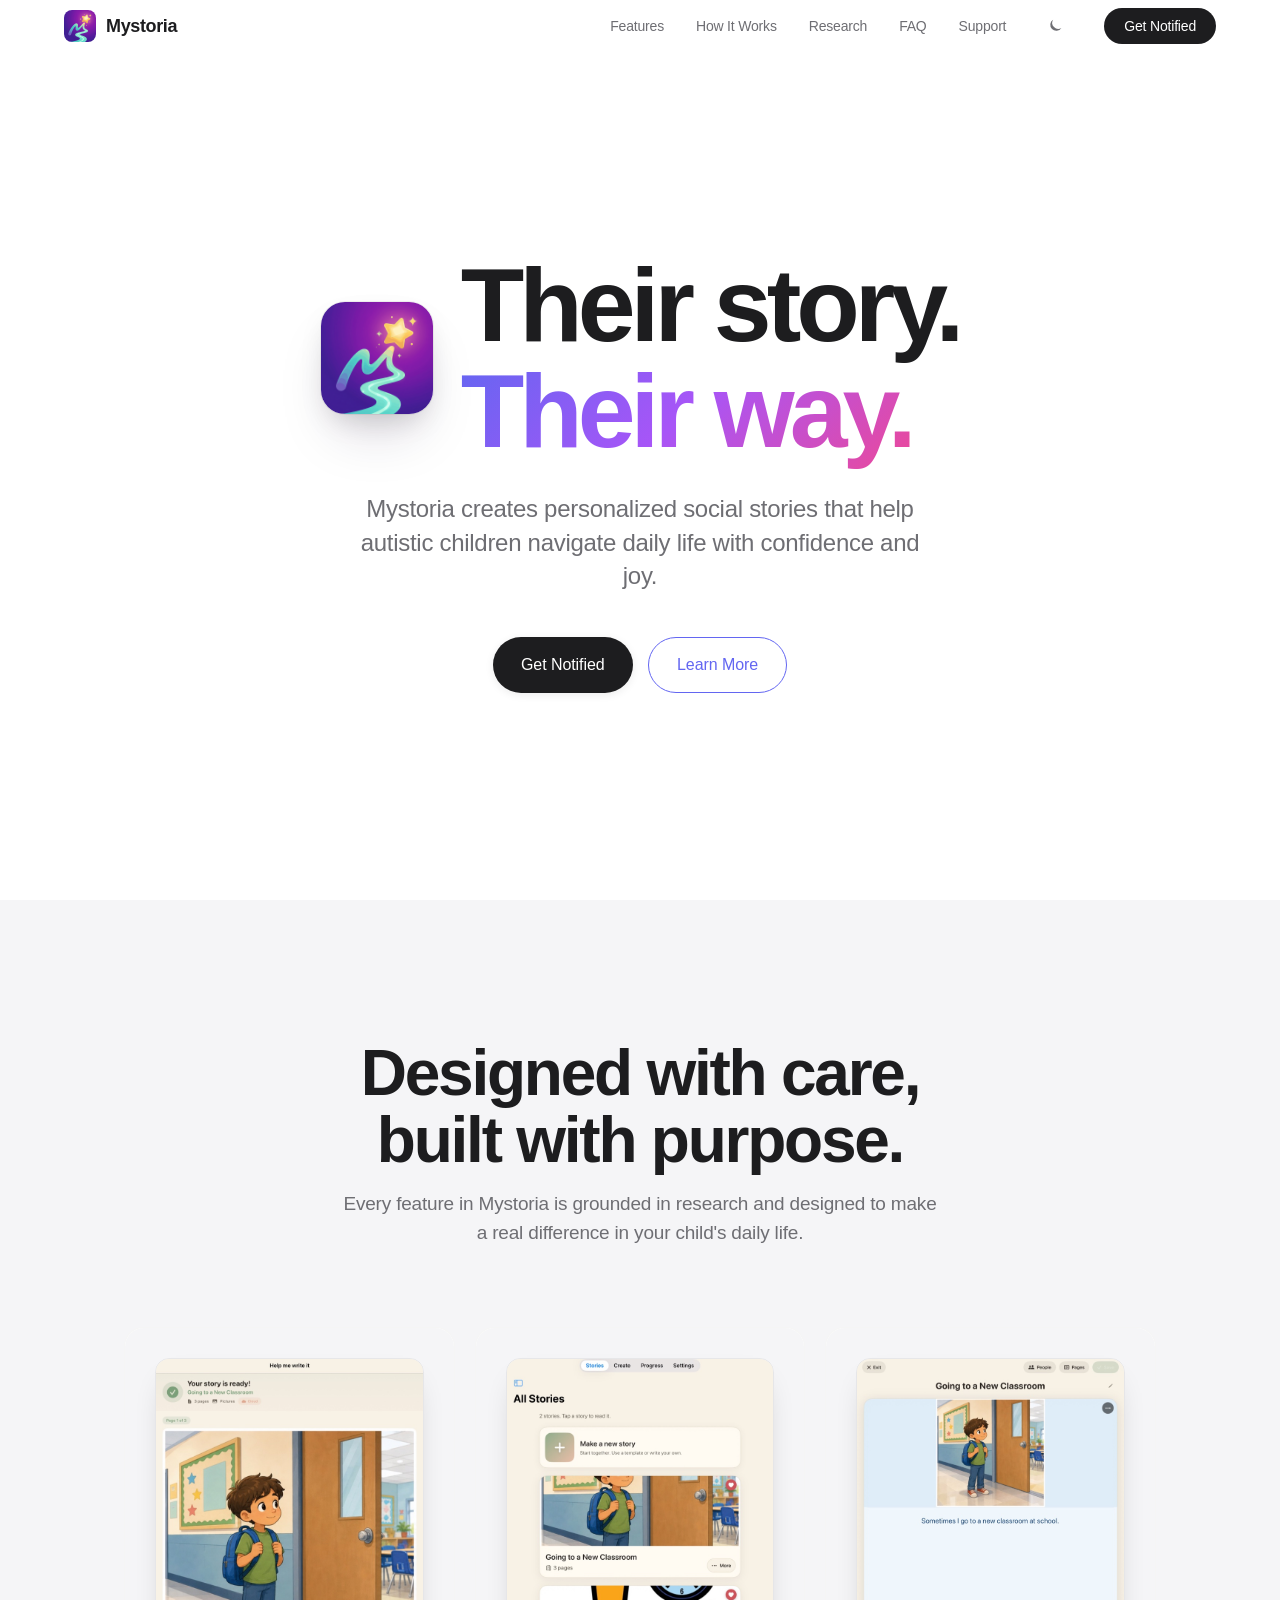
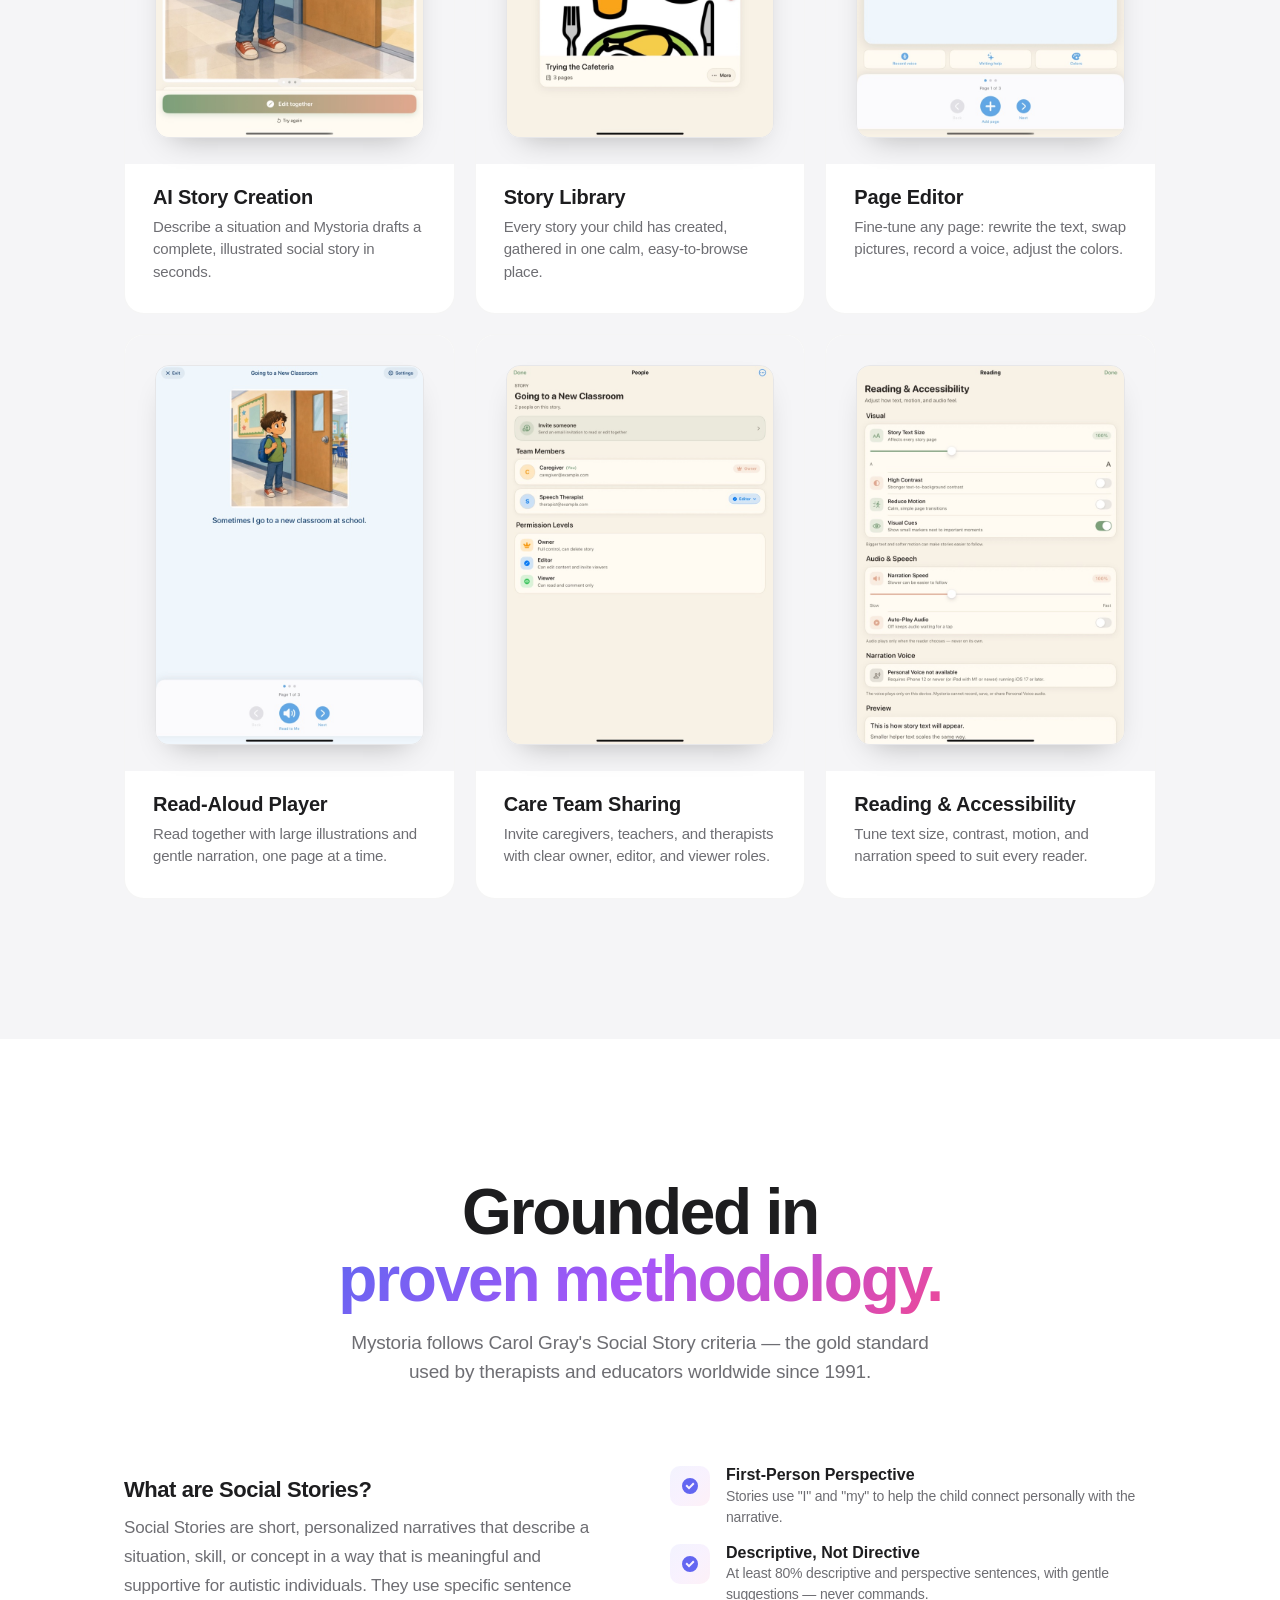
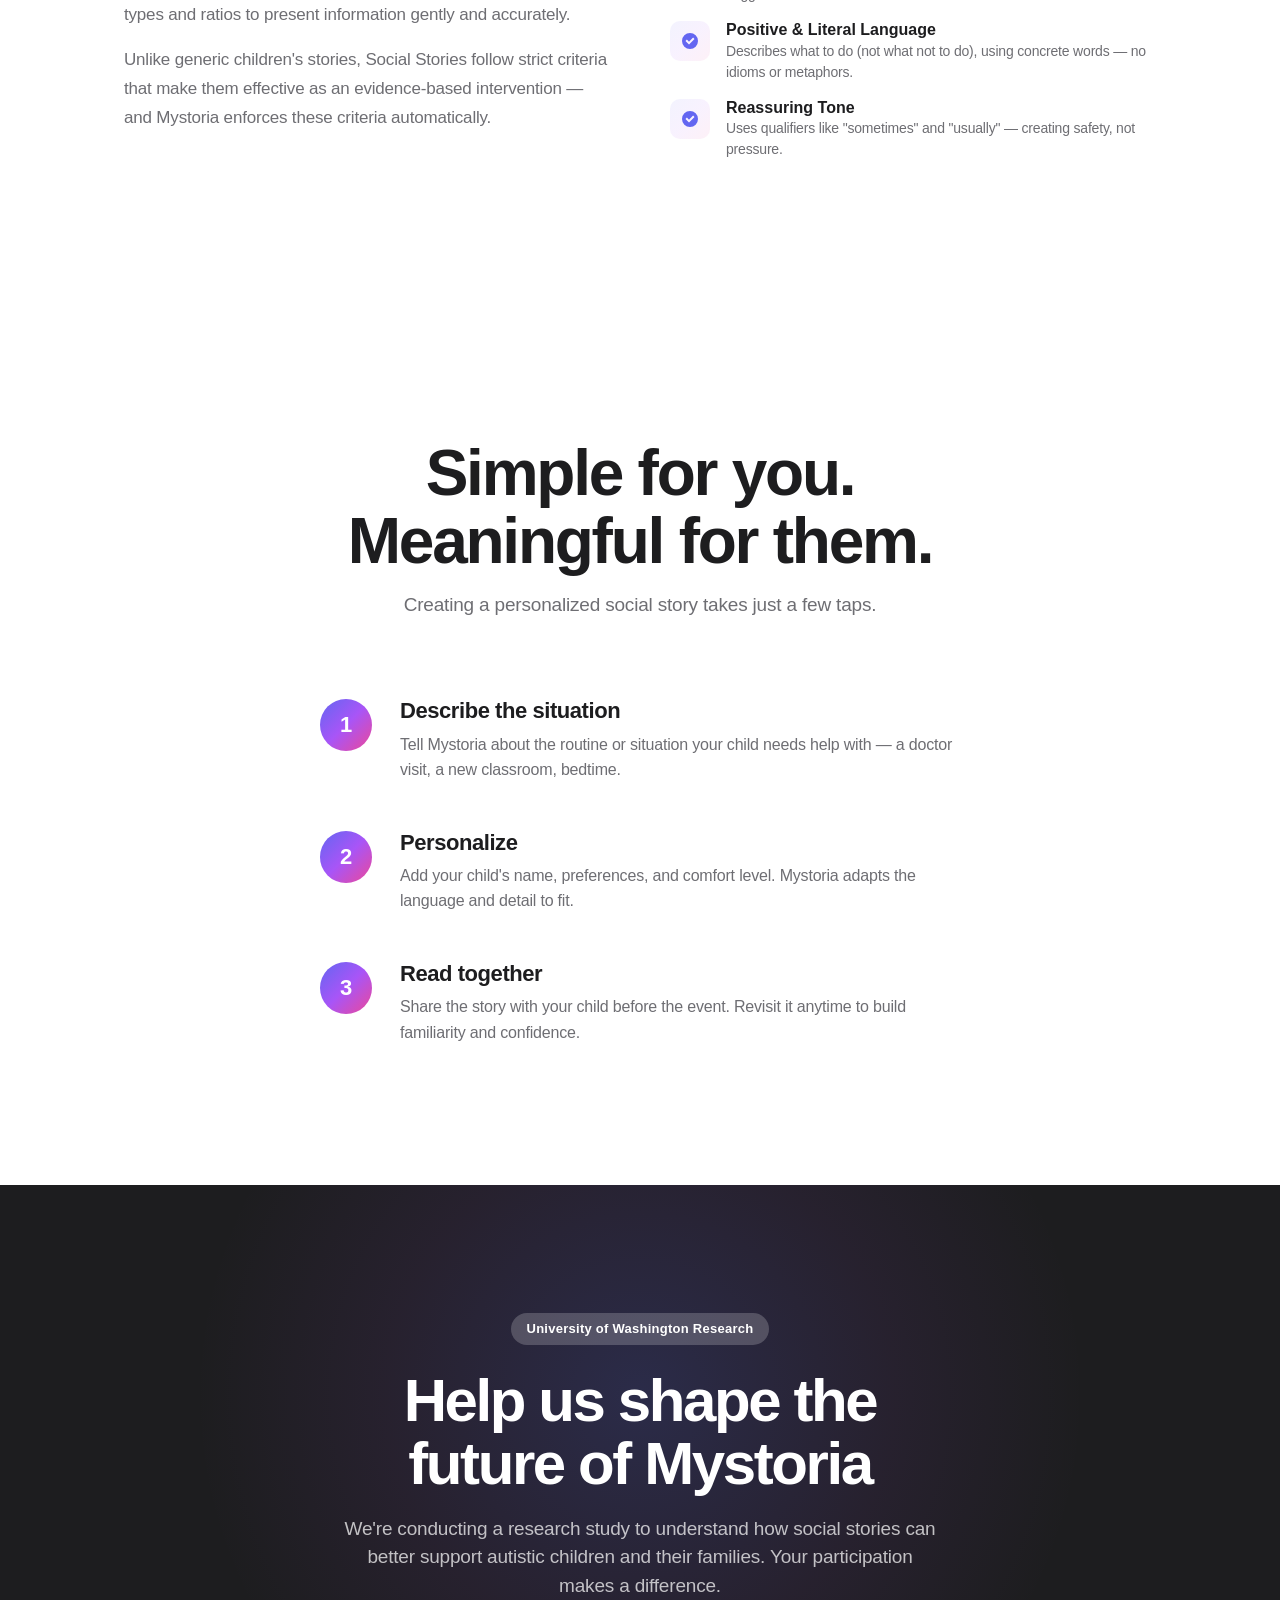
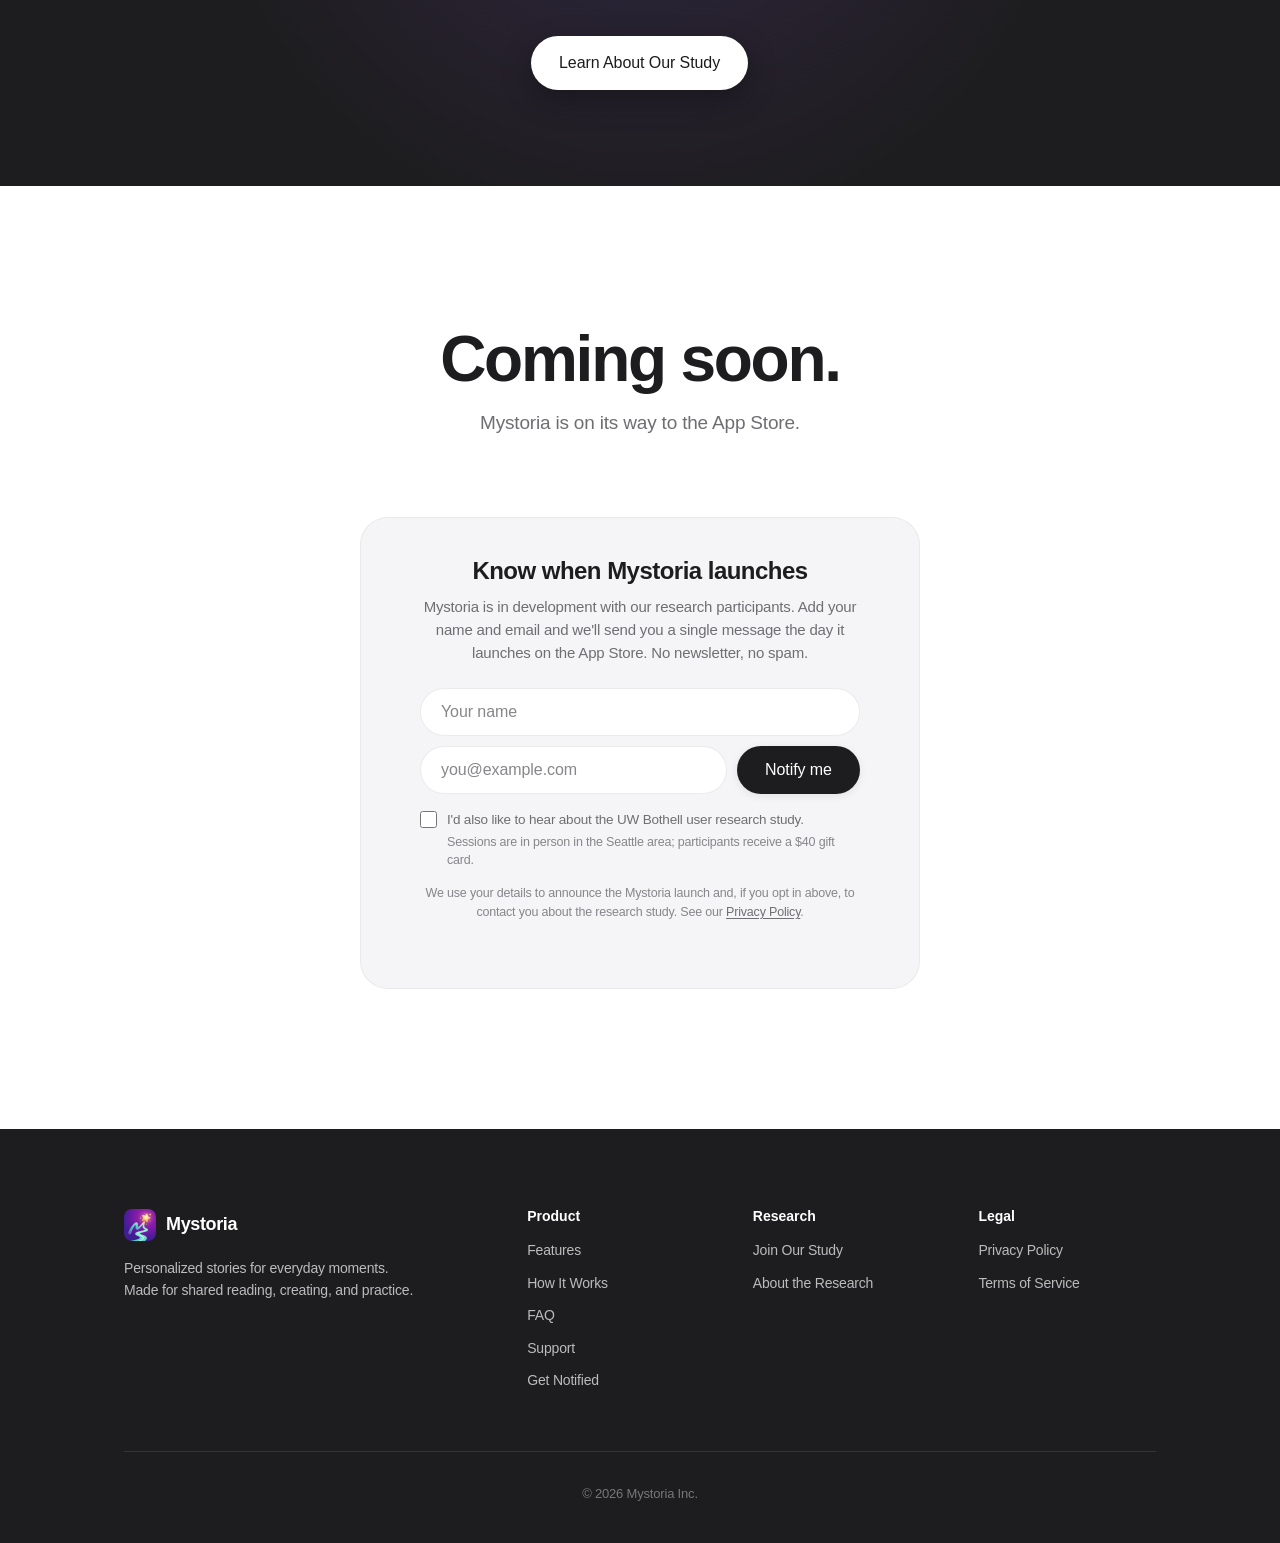
==== commit 83c57a19: "Publish commercial policies and support for Mystoria" ====
--- a/index.html
+++ b/index.html
@@ -87,6 +87,7 @@
                 <a href="#how-it-works">How It Works</a>
                 <a href="research.html">Research</a>
                 <a href="faq.html">FAQ</a>
+                <a href="support.html">Support</a>
                 <button class="theme-toggle" id="theme-toggle" aria-label="Toggle color theme" type="button">
                     <svg class="theme-icon theme-icon--moon" viewBox="0 0 24 24" fill="none" aria-hidden="true"><path d="M20.5 14.5A8 8 0 0 1 9.5 3.5a8 8 0 1 0 11 11z" fill="currentColor"/></svg>
                     <svg class="theme-icon theme-icon--sun" viewBox="0 0 24 24" fill="none" aria-hidden="true"><circle cx="12" cy="12" r="4" fill="currentColor"/><g stroke="currentColor" stroke-width="2" stroke-linecap="round"><line x1="12" y1="3" x2="12" y2="5"/><line x1="12" y1="19" x2="12" y2="21"/><line x1="3" y1="12" x2="5" y2="12"/><line x1="19" y1="12" x2="21" y2="12"/><line x1="5.6" y1="5.6" x2="6.8" y2="6.8"/><line x1="17.2" y1="17.2" x2="18.4" y2="18.4"/><line x1="5.6" y1="18.4" x2="6.8" y2="17.2"/><line x1="17.2" y1="6.8" x2="18.4" y2="5.6"/></g></svg>
@@ -318,16 +319,14 @@
                         <img src="images/app-icon.png" alt="Mystoria" class="nav-logo-img">
                         Mystoria
                     </a>
-                    <p>Personalized social stories for autistic children, built with care at the University of Washington.</p>
-                    <div class="footer-partner">
-                        <img src="images/idealab-logo-white.png" alt="IDEA Lab" class="idealab-logo">
-                    </div>
+                    <p>Personalized stories for everyday moments. Made for shared reading, creating, and practice.</p>
                 </div>
                 <div class="footer-links">
                     <h4>Product</h4>
                     <a href="#features">Features</a>
                     <a href="#how-it-works">How It Works</a>
                     <a href="faq.html">FAQ</a>
+                    <a href="support.html">Support</a>
                     <a href="#download">Get Notified</a>
                 </div>
                 <div class="footer-links">
@@ -342,7 +341,7 @@
                 </div>
             </div>
             <div class="footer-bottom">
-                <p>&copy; 2026 Mystoria. A research project at the University of Washington Bothell.</p>
+                <p>&copy; 2026 Mystoria Inc.</p>
             </div>
         </div>
     </footer>
